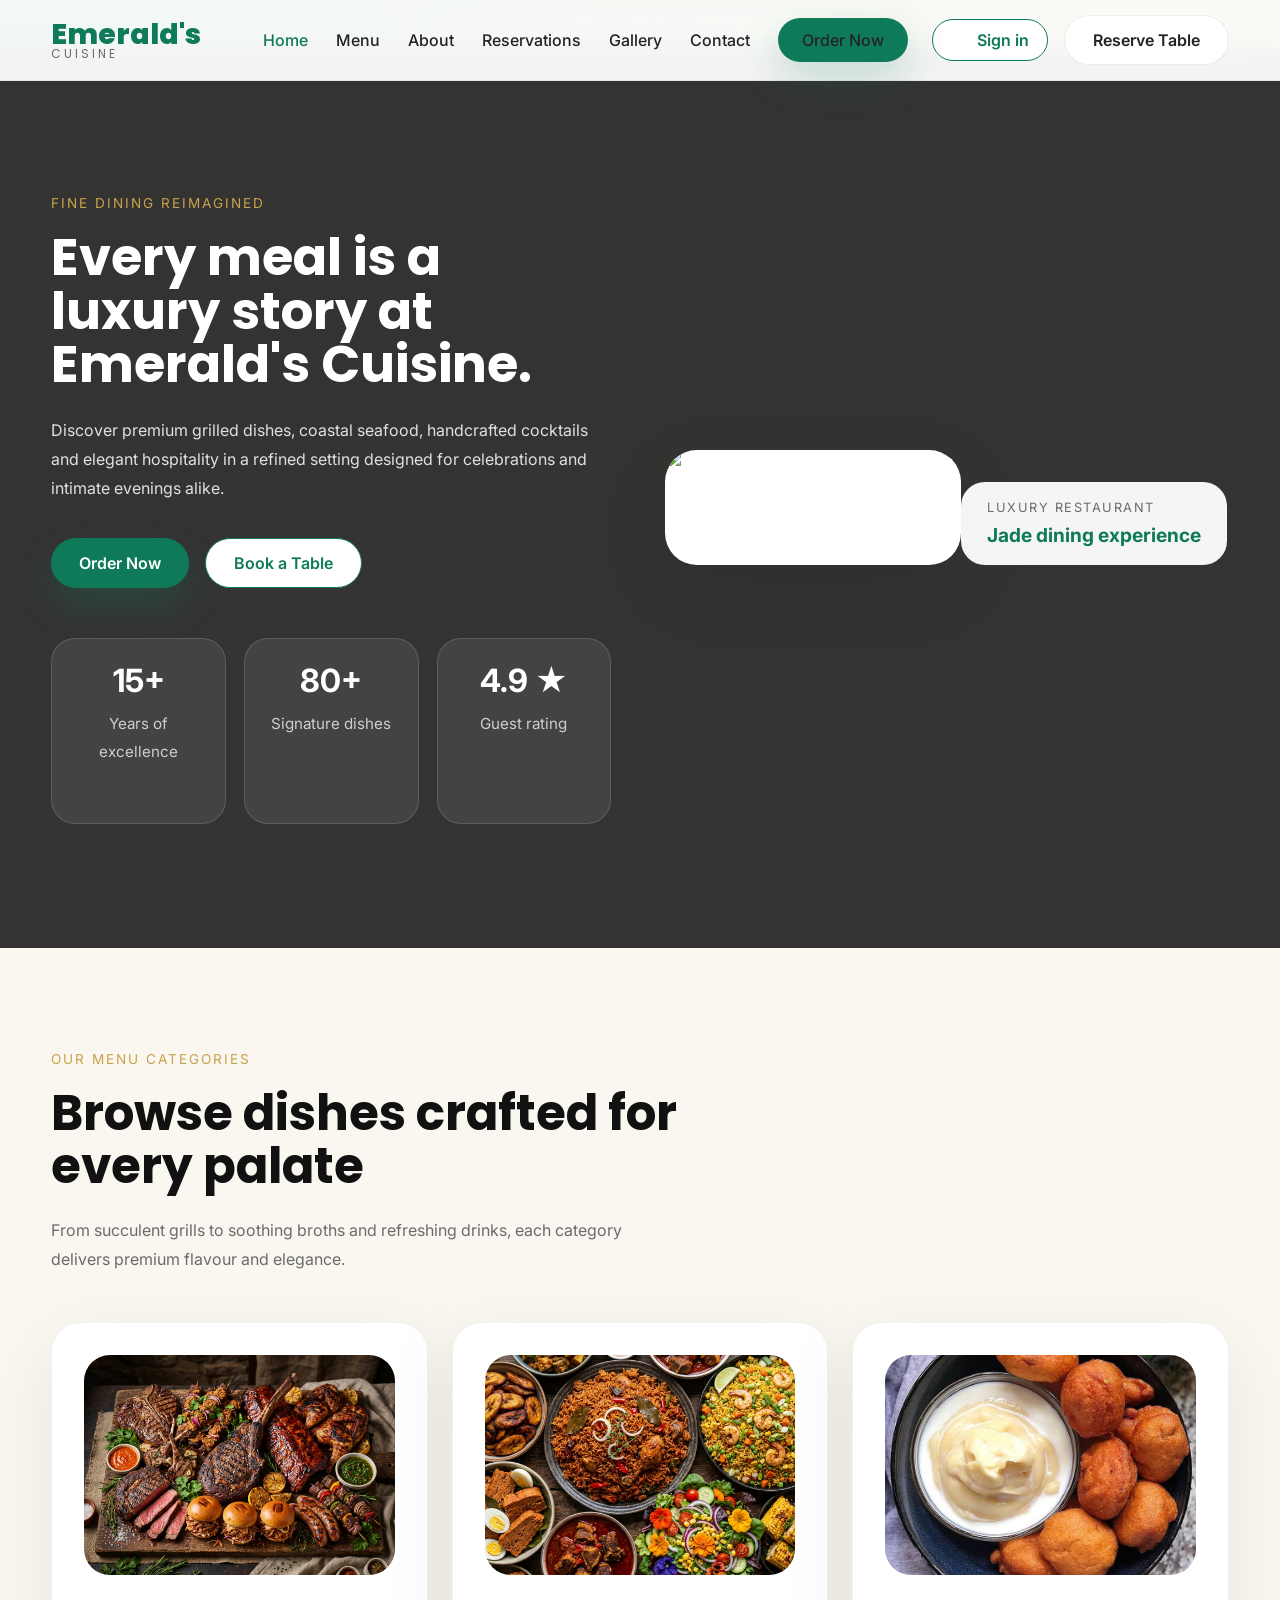
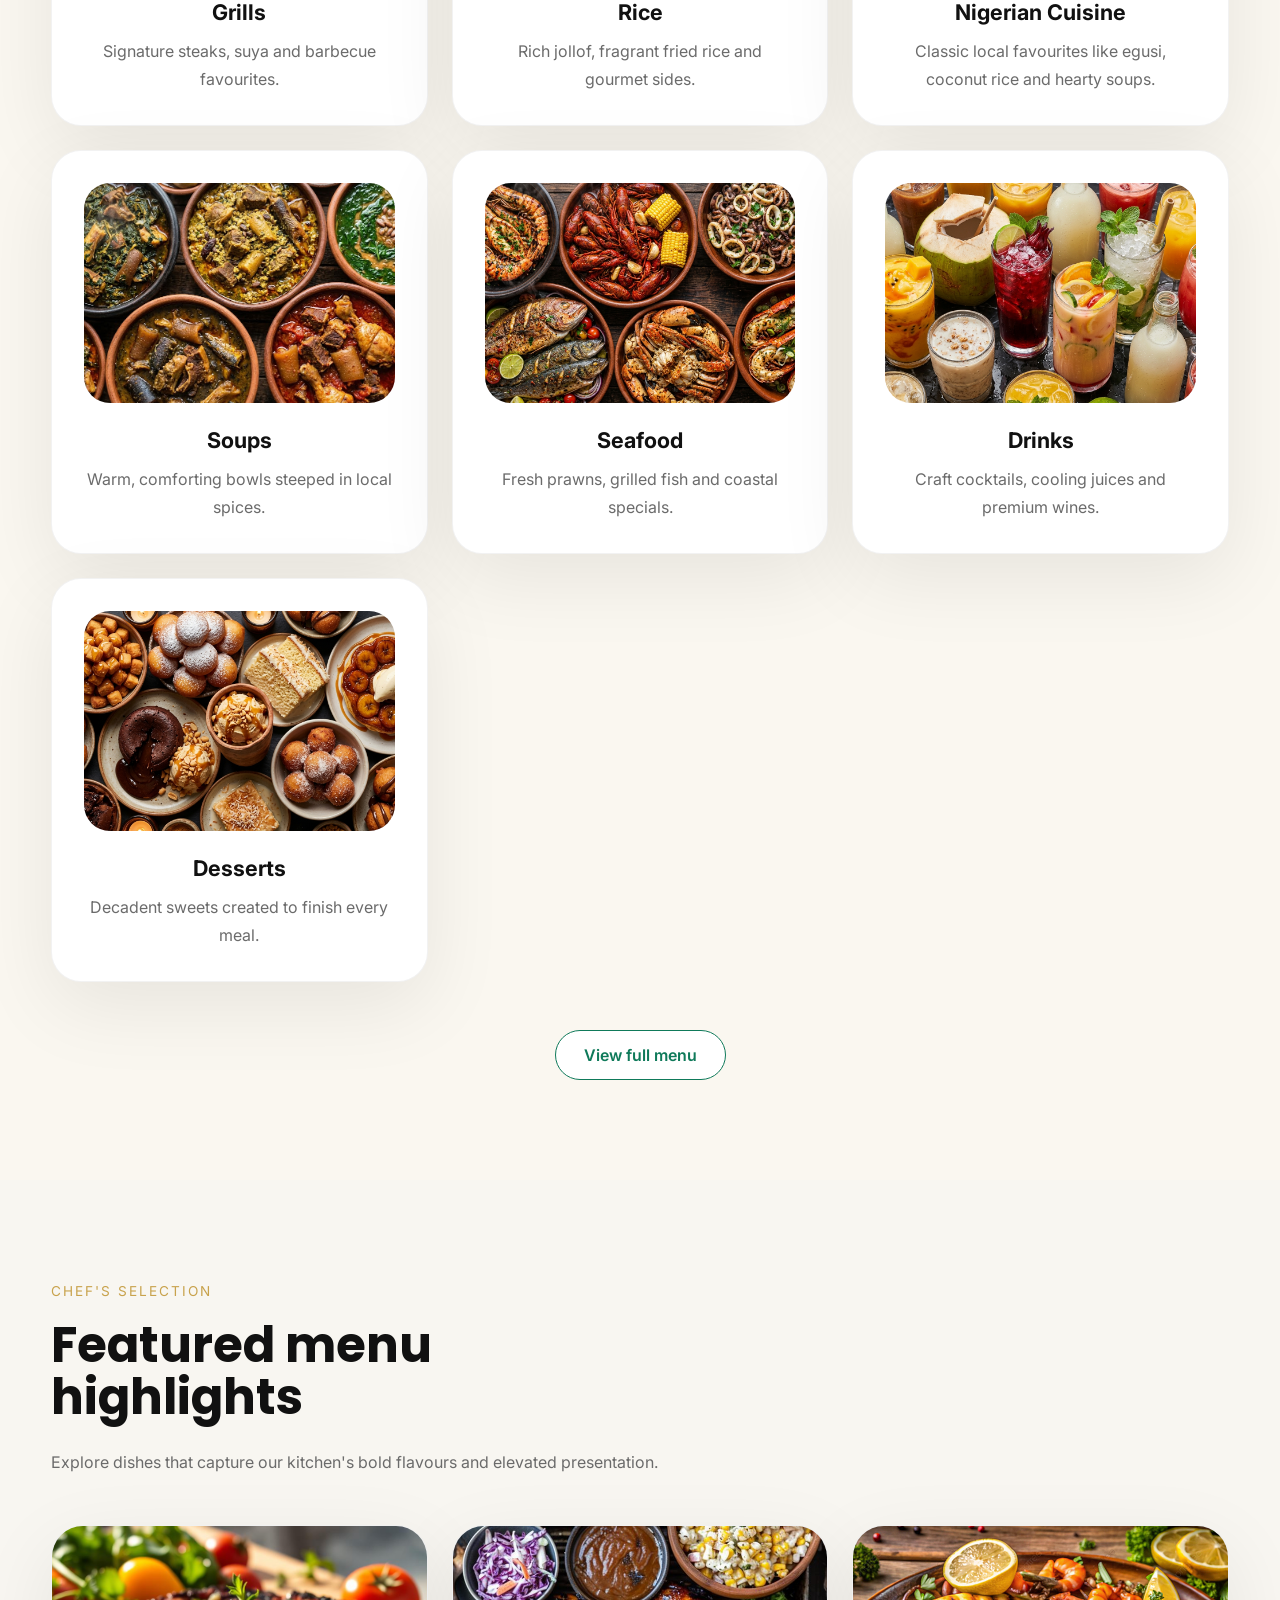
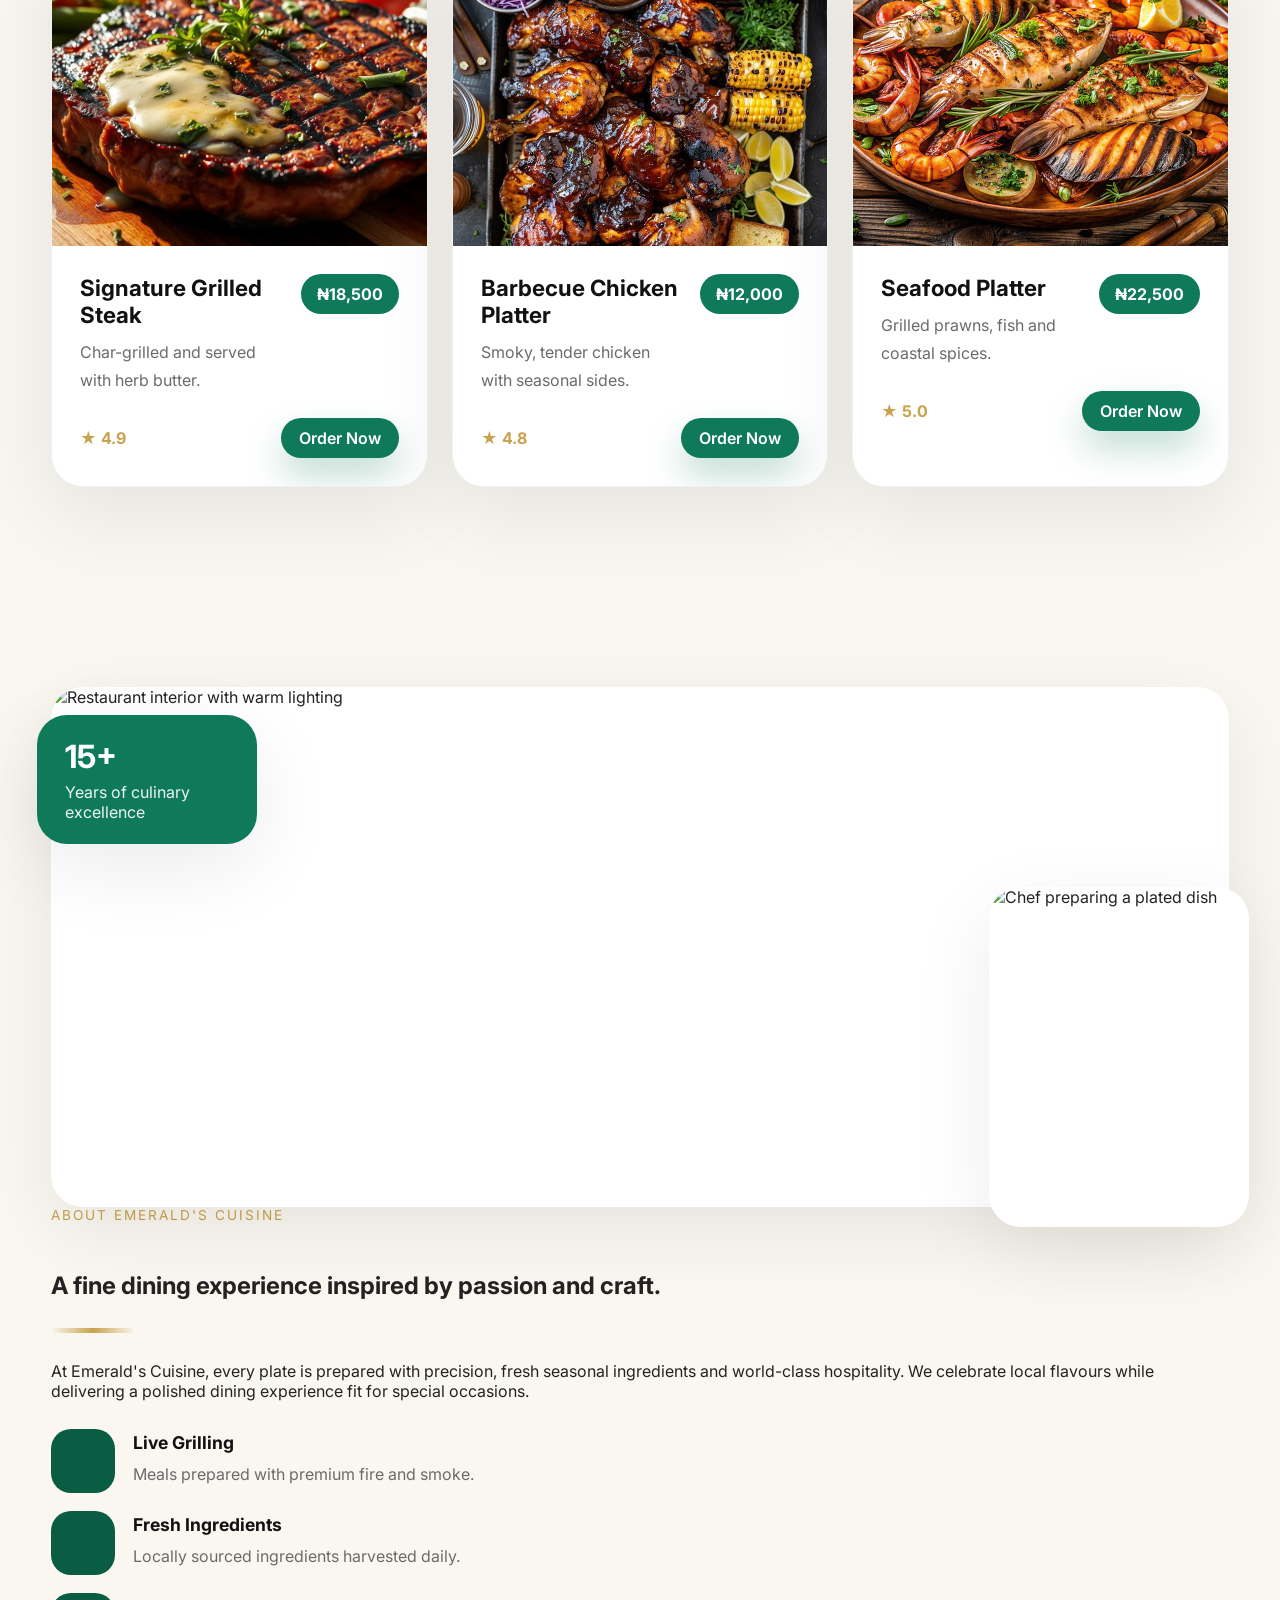
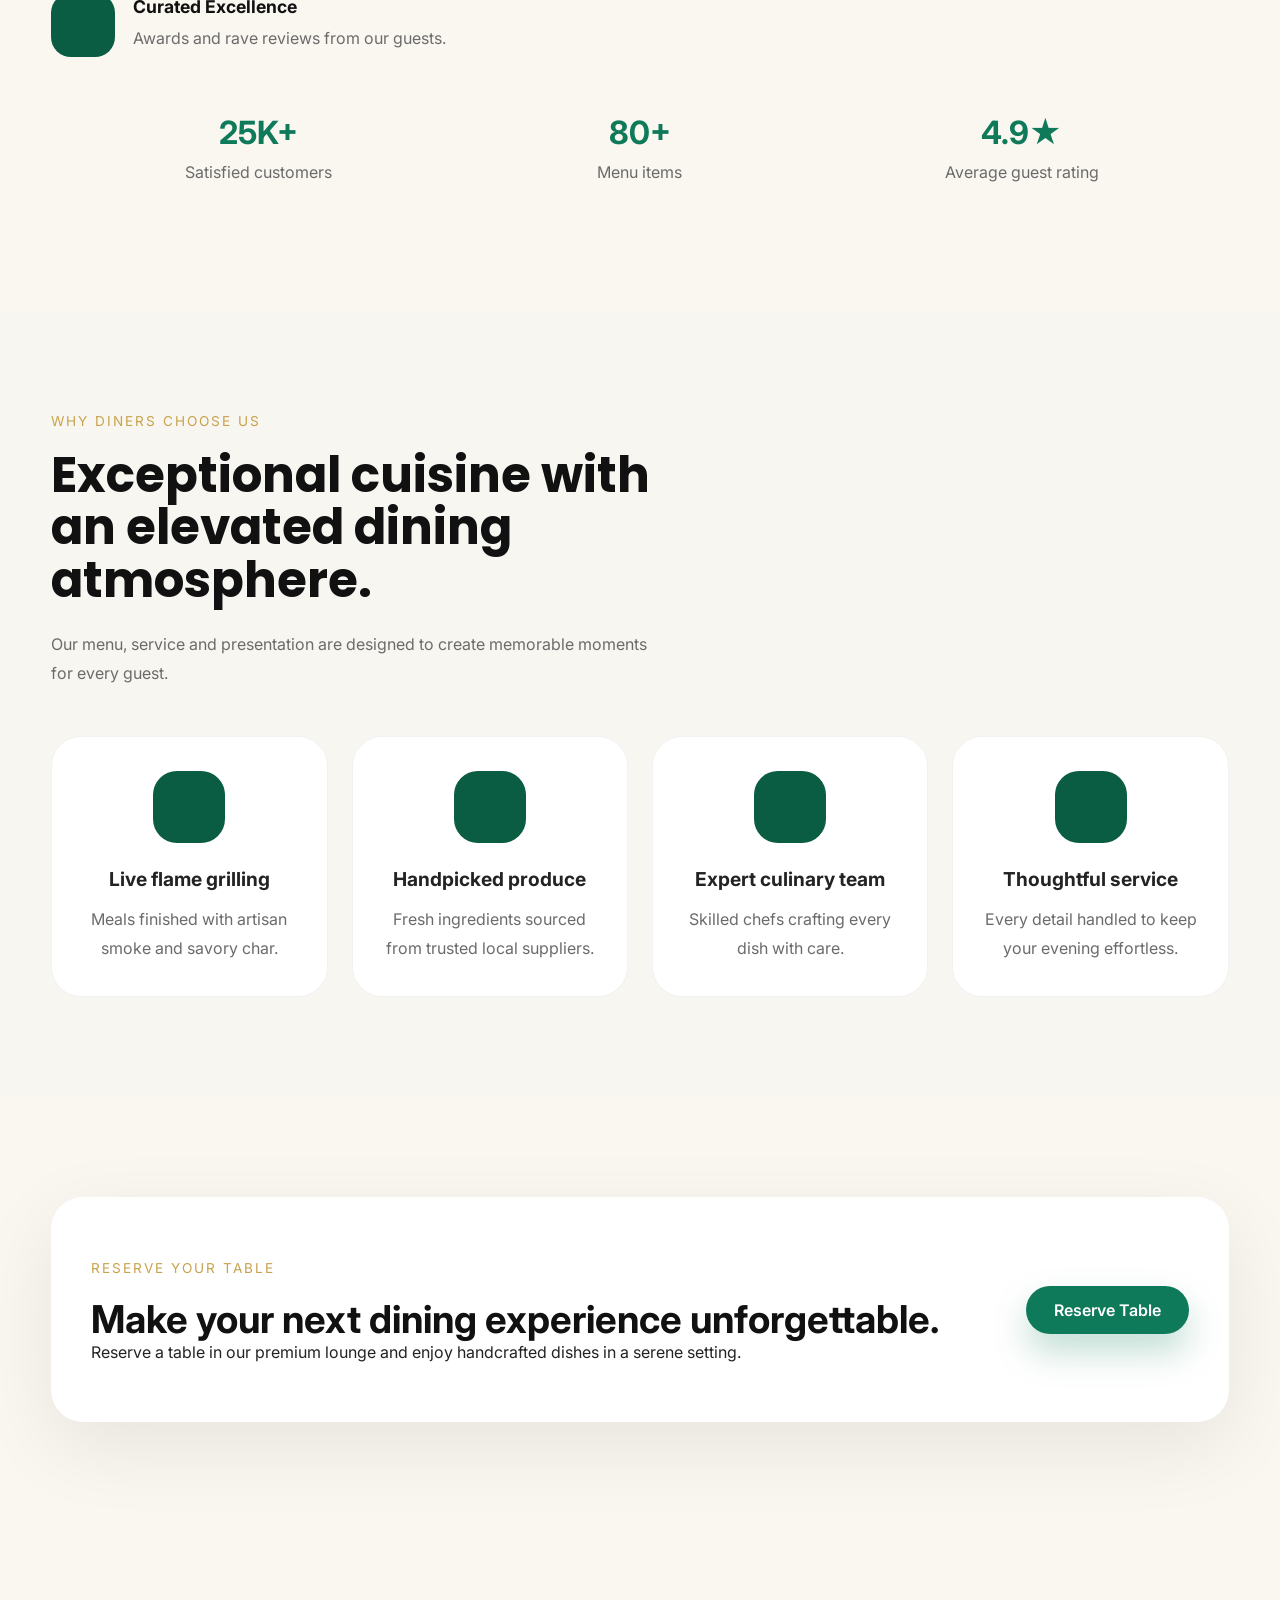
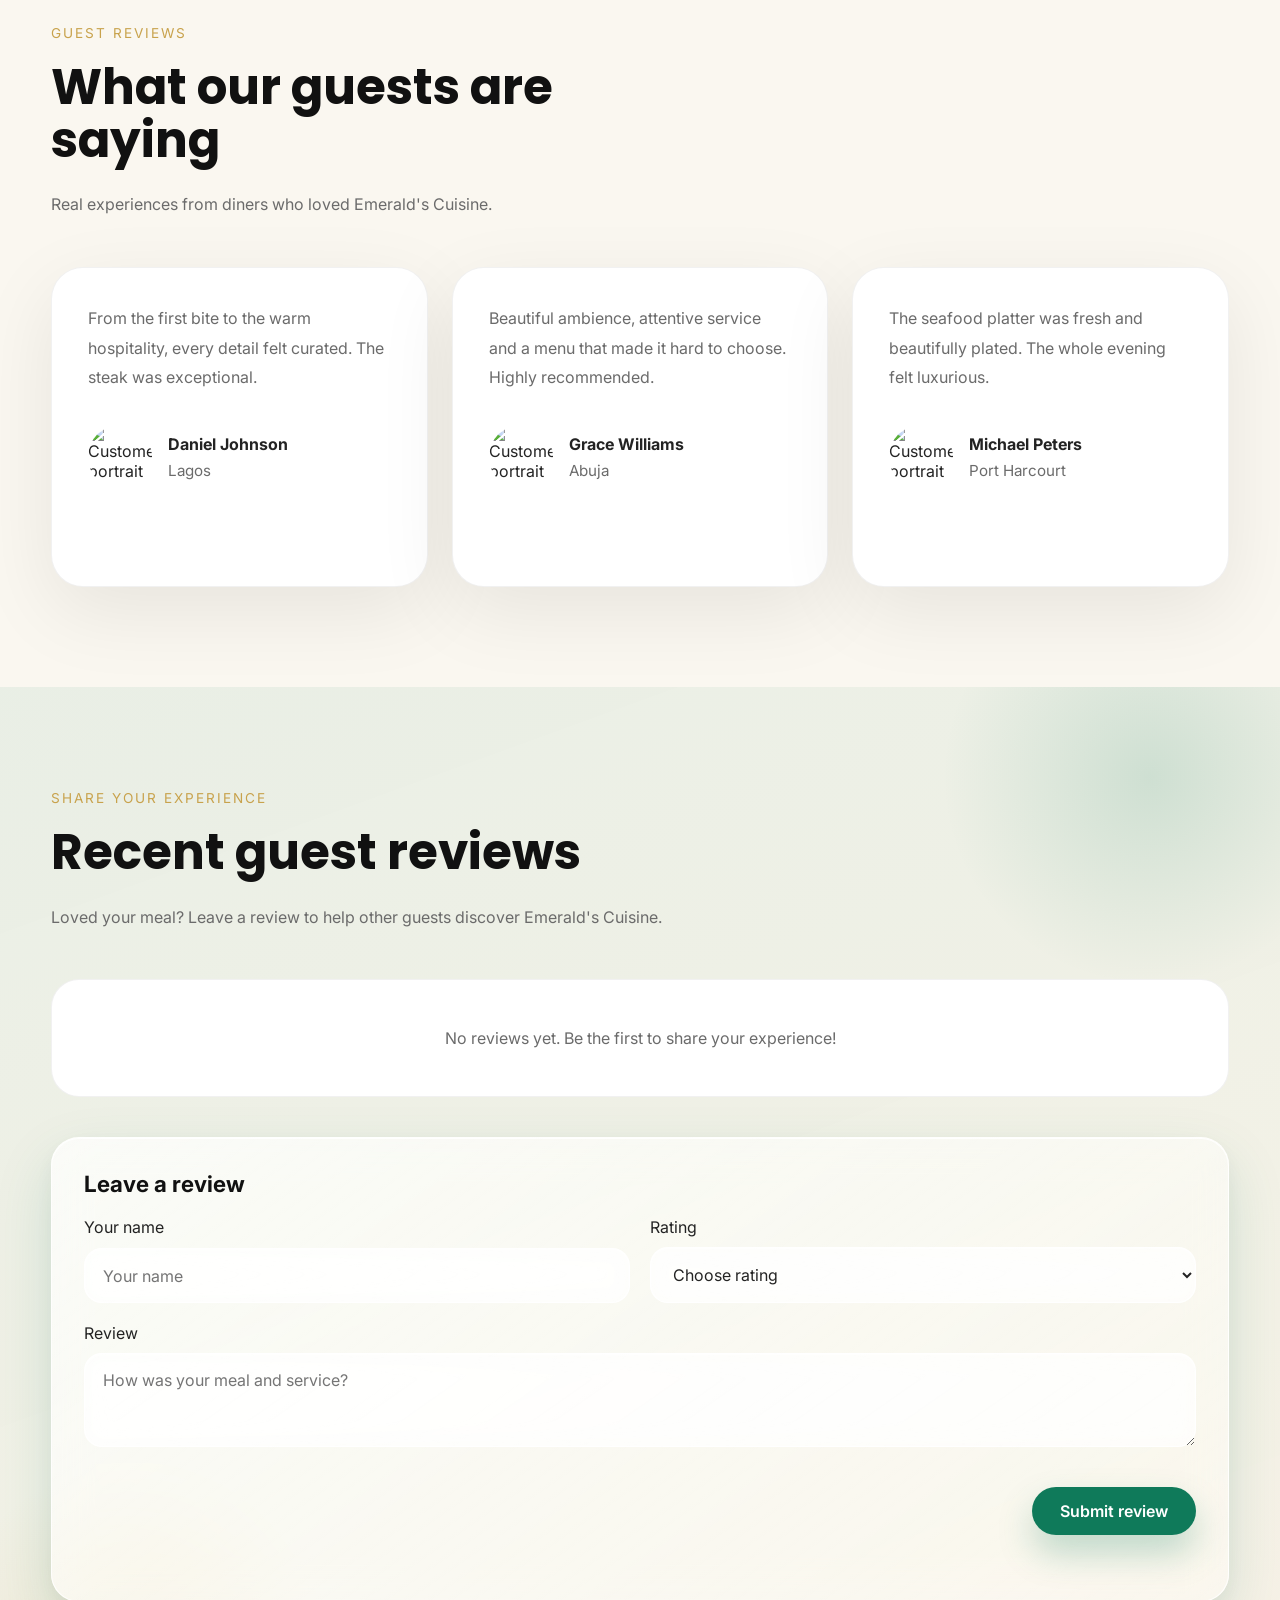
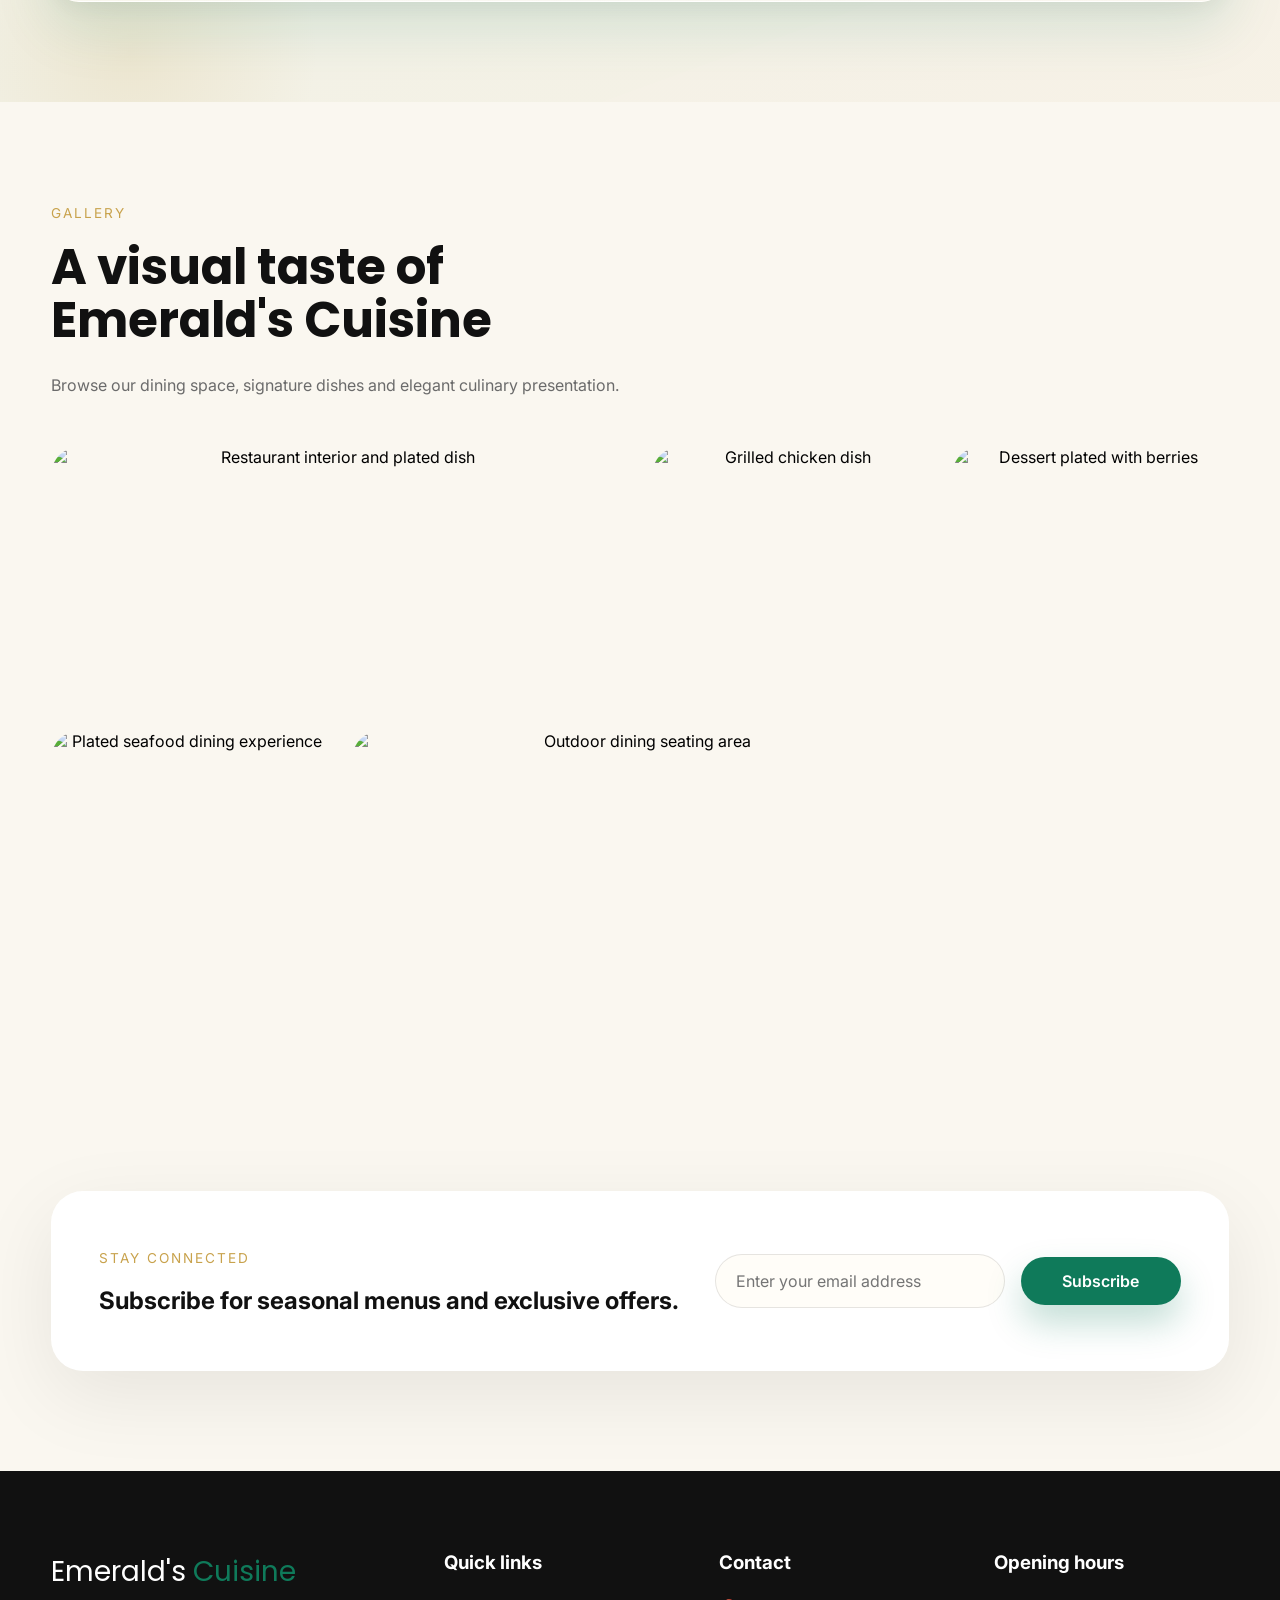
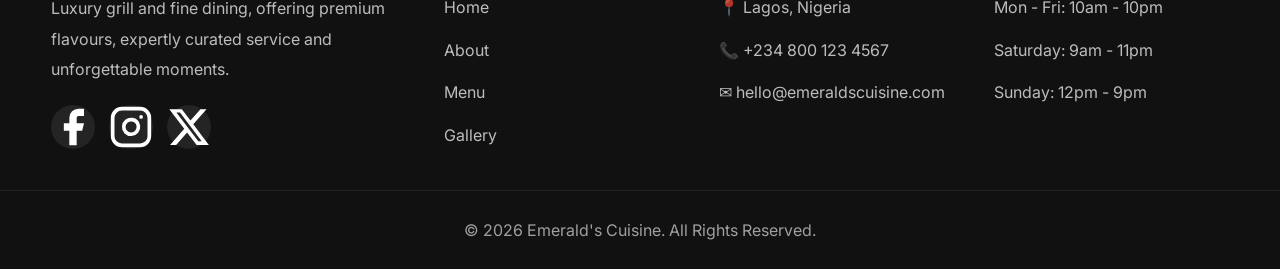
==== index.html @ b6c28472 "feat: enhance configuration and add new features - Updated Supabase configuration in config.js to in" ====
﻿<!DOCTYPE html>
<html lang="en">
<head>
    <meta charset="UTF-8">
    <meta name="viewport" content="width=device-width, initial-scale=1.0">
    <meta name="description" content="Emerald's Cuisine is a luxury grill and fine dining restaurant in Lagos offering premium steaks, coastal seafood, handcrafted cocktails and online ordering.">
    <title>Emerald's Cuisine | Luxury Grill & Fine Dining</title>
    <link rel="preconnect" href="https://fonts.googleapis.com">
    <link rel="preconnect" href="https://fonts.gstatic.com" crossorigin>
    <link href="https://fonts.googleapis.com/css2?family=Inter:wght@400;500;600;700;800&family=Poppins:wght@500;600;700;800&display=swap" rel="stylesheet">
    <link rel="stylesheet" href="css/style.css">
</head>
<body>
    <a class="skip-link" href="#main-content">Skip to main content</a>
    <div class="announcement" role="status">
        <div class="container announcement-inner">
            <p>Enjoy free delivery within Lagos for orders above ₦20,000.</p>
        </div>
    </div>

    <header id="header" class="site-header">
        <div class="container header-inner">
            <a href="index.html" class="logo" aria-label="Emerald's Cuisine home">
                <span>Emerald's</span>
                <small>Cuisine</small>
            </a>

            <nav class="primary-nav" aria-label="Main navigation">
                <ul class="nav-links">
                    <li><a href="#home">Home</a></li>
                    <li><a href="#menu">Menu</a></li>
                    <li><a href="#about">About</a></li>
                    <li><a href="#reservations">Reservations</a></li>
                    <li><a href="#gallery">Gallery</a></li>
                    <li><a href="#contact">Contact</a></li>
                    <li><a href="order.html" class="nav-cta">Order Now</a></li>
                </ul>
            </nav>

            <div class="header-actions">
                <div class="auth-slot"></div>
                <button type="button" class="btn btn-secondary reserve-trigger">Reserve Table</button>
                <button type="button" class="hamburger" aria-label="Open menu" aria-expanded="false">
                    <span></span>
                    <span></span>
                    <span></span>
                </button>
            </div>
        </div>
    </header>

    <div class="nav-overlay"></div>

    <main id="main-content">
        <section class="hero" id="home">
            <div class="container hero-grid reveal">
                <div class="hero-copy">
                    <span class="eyebrow">Fine dining reimagined</span>
                    <h1>Every meal is a luxury story at <span>Emerald's Cuisine</span>.</h1>
                    <p>Discover premium grilled dishes, coastal seafood, handcrafted cocktails and elegant hospitality in a refined setting designed for celebrations and intimate evenings alike.</p>

                    <div class="hero-actions">
                        <a href="order.html" class="btn btn-primary">Order Now</a>
                        <button type="button" class="btn btn-outline reserve-trigger">Book a Table</button>
                    </div>

                    <div class="hero-stats">
                        <article>
                            <h2>15+</h2>
                            <p>Years of excellence</p>
                        </article>
                        <article>
                            <h2>80+</h2>
                            <p>Signature dishes</p>
                        </article>
                        <article>
                            <h2>4.9 ★</h2>
                            <p>Guest rating</p>
                        </article>
                    </div>
                </div>

                <div class="hero-media">
                    <div class="hero-image-card">
                        <img src="https://images.unsplash.com/photo-1517248135467-4c7edcad34c4?auto=format&w=1000&q=80" alt="Premium plated steak and side dishes">
                    </div>
                    <div class="hero-badge">
                        <span>Luxury restaurant</span>
                        <strong>Jade dining experience</strong>
                    </div>
                </div>
            </div>
        </section>

        <section class="categories" id="menu">
            <div class="container section-inner reveal">
                <div class="section-header">
                    <span class="eyebrow">Our menu categories</span>
                    <h2>Browse dishes crafted for every palate</h2>
                    <p>From succulent grills to soothing broths and refreshing drinks, each category delivers premium flavour and elegance.</p>
                </div>

                <div class="category-grid">
                    <article class="category-card">
                        <img src="images/categories/Signature steaks, suya and barbecue favourites..jpg" alt="Grilled meat platter" loading="lazy">
                        <h3>Grills</h3>
                        <p>Signature steaks, suya and barbecue favourites.</p>
                    </article>
                    <article class="category-card">
                        <img src="images/categories/Rich jollof, fragrant fried rice and gourmet sides..jpg" alt="Rice and stew dish" loading="lazy">
                        <h3>Rice</h3>
                        <p>Rich jollof, fragrant fried rice and gourmet sides.</p>
                    </article>
                    <article class="category-card">
                        <img src="images/categories/akara &amp; pap.jpg" alt="Akara and pap, a classic Nigerian breakfast" loading="lazy">
                        <h3>Nigerian Cuisine</h3>
                        <p>Classic local favourites like egusi, coconut rice and hearty soups.</p>
                    </article>
                    <article class="category-card">
                        <img src="images/categories/soups.jpg" alt="Warm bowl of soup" loading="lazy">
                        <h3>Soups</h3>
                        <p>Warm, comforting bowls steeped in local spices.</p>
                    </article>
                    <article class="category-card">
                        <img src="images/categories/seafood.png" alt="Seafood platter with prawns" loading="lazy">
                        <h3>Seafood</h3>
                        <p>Fresh prawns, grilled fish and coastal specials.</p>
                    </article>
                    <article class="category-card">
                        <img src="images/categories/drinks.png" alt="Assorted drinks" loading="lazy">
                        <h3>Drinks</h3>
                        <p>Craft cocktails, cooling juices and premium wines.</p>
                    </article>
                    <article class="category-card">
                        <img src="images/categories/deserts.png" alt="Assorted desserts" loading="lazy">
                        <h3>Desserts</h3>
                        <p>Decadent sweets created to finish every meal.</p>
                    </article>
                </div>

                <div class="category-actions">
                    <a href="order.html" class="btn btn-outline">View full menu</a>
                </div>
            </div>
        </section>

        <section class="featured-menu section-alt reveal">
            <div class="container section-inner">
                <div class="section-header">
                    <span class="eyebrow">Chef's selection</span>
                    <h2>Featured menu highlights</h2>
                    <p>Explore dishes that capture our kitchen's bold flavours and elevated presentation.</p>
                </div>

                <div class="menu-grid">
                    <article class="menu-card">
                        <img src="images/categories/Signature-Grilled-Steak-Char--grilled-and-served-with-herb-butter..jpeg" alt="Premium grilled steak on a plate" loading="lazy">
                        <div class="menu-card-body">
                            <div class="menu-card-title">
                                <div>
                                    <h3>Signature Grilled Steak</h3>
                                    <p>Char-grilled and served with herb butter.</p>
                                </div>
                                <span class="price-tag">₦18,500</span>
                            </div>
                            <div class="menu-card-meta">
                                <span class="rating">★ 4.9</span>
                                <a href="order.html" class="btn btn-primary btn-sm">Order Now</a>
                            </div>
                        </div>
                    </article>
                    <article class="menu-card">
                        <img src="images/categories/Barbecue Chicken Platter.jpg" alt="Barbecue chicken with sides" loading="lazy">
                        <div class="menu-card-body">
                            <div class="menu-card-title">
                                <div>
                                    <h3>Barbecue Chicken Platter</h3>
                                    <p>Smoky, tender chicken with seasonal sides.</p>
                                </div>
                                <span class="price-tag">₦12,000</span>
                            </div>
                            <div class="menu-card-meta">
                                <span class="rating">★ 4.8</span>
                                <a href="order.html" class="btn btn-primary btn-sm">Order Now</a>
                            </div>
                        </div>
                    </article>
                    <article class="menu-card">
                        <img src="images/categories/Seafood Platter.jpg" alt="Seafood platter with prawns and fish" loading="lazy">
                        <div class="menu-card-body">
                            <div class="menu-card-title">
                                <div>
                                    <h3>Seafood Platter</h3>
                                    <p>Grilled prawns, fish and coastal spices.</p>
                                </div>
                                <span class="price-tag">₦22,500</span>
                            </div>
                            <div class="menu-card-meta">
                                <span class="rating">★ 5.0</span>
                                <a href="order.html" class="btn btn-primary btn-sm">Order Now</a>
                            </div>
                        </div>
                    </article>
                </div>
            </div>
        </section>

        <section class="about reveal" id="about">
            <div class="container section-inner about-grid">
                <div class="about-media">
                    <div class="about-card about-card-large">
                        <img src="https://images.unsplash.com/photo-1517248135467-4c7edcad34c4?auto=format&w=1000&q=80" alt="Restaurant interior with warm lighting" loading="lazy">
                    </div>
                    <div class="about-card about-card-small">
                        <img src="https://images.unsplash.com/photo-1481833761820-0509d3217039?auto=format&w=800&q=80" alt="Chef preparing a plated dish" loading="lazy">
                    </div>
                    <div class="about-badge">
                        <strong>15+</strong>
                        <span>Years of culinary excellence</span>
                    </div>
                </div>

                <div class="about-copy">
                    <span class="eyebrow">About Emerald's Cuisine</span>
                    <h2>A fine dining experience inspired by passion and craft.</h2>
                    <div class="divider"></div>
                    <p>At Emerald's Cuisine, every plate is prepared with precision, fresh seasonal ingredients and world-class hospitality. We celebrate local flavours while delivering a polished dining experience fit for special occasions.</p>

                    <div class="feature-list">
                        <article class="feature-item">
                            <div class="feature-icon"><i data-lucide="flame" aria-hidden="true"></i></div>
                            <div>
                                <h3>Live Grilling</h3>
                                <p>Meals prepared with premium fire and smoke.</p>
                            </div>
                        </article>
                        <article class="feature-item">
                            <div class="feature-icon"><i data-lucide="leaf" aria-hidden="true"></i></div>
                            <div>
                                <h3>Fresh Ingredients</h3>
                                <p>Locally sourced ingredients harvested daily.</p>
                            </div>
                        </article>
                        <article class="feature-item">
                            <div class="feature-icon"><i data-lucide="award" aria-hidden="true"></i></div>
                            <div>
                                <h3>Curated Excellence</h3>
                                <p>Awards and rave reviews from our guests.</p>
                            </div>
                        </article>
                    </div>

                    <div class="about-stat-grid">
                        <article>
                            <h3>25K+</h3>
                            <p>Satisfied customers</p>
                        </article>
                        <article>
                            <h3>80+</h3>
                            <p>Menu items</p>
                        </article>
                        <article>
                            <h3>4.9★</h3>
                            <p>Average guest rating</p>
                        </article>
                    </div>
                </div>
            </div>
        </section>

        <section class="why-us section-alt reveal">
            <div class="container section-inner">
                <div class="section-header">
                    <span class="eyebrow">Why diners choose us</span>
                    <h2>Exceptional cuisine with an elevated dining atmosphere.</h2>
                    <p>Our menu, service and presentation are designed to create memorable moments for every guest.</p>
                </div>

                <div class="why-grid">
                    <article class="why-card">
                        <div class="icon-glow"><i data-lucide="utensils-crossed" aria-hidden="true"></i></div>
                        <h3>Live flame grilling</h3>
                        <p>Meals finished with artisan smoke and savory char.</p>
                    </article>
                    <article class="why-card">
                        <div class="icon-glow"><i data-lucide="apple" aria-hidden="true"></i></div>
                        <h3>Handpicked produce</h3>
                        <p>Fresh ingredients sourced from trusted local suppliers.</p>
                    </article>
                    <article class="why-card">
                        <div class="icon-glow"><i data-lucide="chef-hat" aria-hidden="true"></i></div>
                        <h3>Expert culinary team</h3>
                        <p>Skilled chefs crafting every dish with care.</p>
                    </article>
                    <article class="why-card">
                        <div class="icon-glow"><i data-lucide="concierge-bell" aria-hidden="true"></i></div>
                        <h3>Thoughtful service</h3>
                        <p>Every detail handled to keep your evening effortless.</p>
                    </article>
                </div>
            </div>
        </section>

        <section class="reservation reveal" id="reservations">
            <div class="container reservation-panel">
                <div class="reservation-copy">
                    <span class="eyebrow">Reserve your table</span>
                    <h2>Make your next dining experience unforgettable.</h2>
                    <p>Reserve a table in our premium lounge and enjoy handcrafted dishes in a serene setting.</p>
                </div>
                <button type="button" class="btn btn-primary reserve-trigger">Reserve Table</button>
            </div>
        </section>

        <section class="testimonials reveal">
            <div class="container section-inner">
                <div class="section-header">
                    <span class="eyebrow">Guest reviews</span>
                    <h2>What our guests are saying</h2>
                    <p>Real experiences from diners who loved Emerald's Cuisine.</p>
                </div>

                <div class="testimonial-grid">
                    <article class="testimonial-card">
                        <i data-lucide="quote" class="quote-icon" aria-hidden="true"></i>
                        <p>From the first bite to the warm hospitality, every detail felt curated. The steak was exceptional.</p>
                        <div class="testimonial-author">
                            <img src="https://images.unsplash.com/photo-1506794778202-cad84cf45f1d?auto=format&w=200&q=80" alt="Customer portrait" loading="lazy">
                            <div>
                                <h4>Daniel Johnson</h4>
                                <span>Lagos</span>
                            </div>
                        </div>
                    </article>
                    <article class="testimonial-card">
                        <i data-lucide="quote" class="quote-icon" aria-hidden="true"></i>
                        <p>Beautiful ambience, attentive service and a menu that made it hard to choose. Highly recommended.</p>
                        <div class="testimonial-author">
                            <img src="https://images.unsplash.com/photo-1544005313-94ddf0286df2?auto=format&w=200&q=80" alt="Customer portrait" loading="lazy">
                            <div>
                                <h4>Grace Williams</h4>
                                <span>Abuja</span>
                            </div>
                        </div>
                    </article>
                    <article class="testimonial-card">
                        <i data-lucide="quote" class="quote-icon" aria-hidden="true"></i>
                        <p>The seafood platter was fresh and beautifully plated. The whole evening felt luxurious.</p>
                        <div class="testimonial-author">
                            <img src="https://images.unsplash.com/photo-1500648767791-00dcc994a43e?auto=format&w=200&q=80" alt="Customer portrait" loading="lazy">
                            <div>
                                <h4>Michael Peters</h4>
                                <span>Port Harcourt</span>
                            </div>
                        </div>
                    </article>
                </div>
            </div>
        </section>

        <section class="reviews section-alt reveal" id="reviews">
            <div class="container section-inner">
                <div class="section-header">
                    <span class="eyebrow">Share your experience</span>
                    <h2>Recent guest reviews</h2>
                    <p>Loved your meal? Leave a review to help other guests discover Emerald's Cuisine.</p>
                </div>

                <div id="reviews-grid" class="reviews-grid" aria-live="polite"></div>

                <form id="review-form" class="review-form" novalidate>
                    <h3>Leave a review</h3>
                    <div class="form-grid">
                        <label>
                            Your name
                            <input type="text" name="name" placeholder="Your name" required>
                        </label>
                        <label>
                            Rating
                            <select name="rating" required>
                                <option value="" disabled selected>Choose rating</option>
                                <option value="5">5 - Excellent</option>
                                <option value="4">4 - Great</option>
                                <option value="3">3 - Good</option>
                                <option value="2">2 - Fair</option>
                                <option value="1">1 - Poor</option>
                            </select>
                        </label>
                    </div>
                    <label class="full-width">
                        Review
                        <textarea name="comment" rows="3" placeholder="How was your meal and service?" required></textarea>
                    </label>
                    <div class="modal-actions">
                        <button type="submit" class="btn btn-primary">Submit review</button>
                    </div>
                    <p class="form-message" aria-live="polite"></p>
                </form>
            </div>
        </section>

        <section class="gallery reveal" id="gallery">
            <div class="container section-inner">
                <div class="section-header">
                    <span class="eyebrow">Gallery</span>
                    <h2>A visual taste of Emerald's Cuisine</h2>
                    <p>Browse our dining space, signature dishes and elegant culinary presentation.</p>
                </div>

                <div class="gallery-grid" aria-label="Gallery of restaurant images">
                    <button type="button" class="gallery-item" data-src="https://images.unsplash.com/photo-1517248135467-4c7edcad34c4?auto=format&w=1200&q=80">
                        <img src="https://images.unsplash.com/photo-1517248135467-4c7edcad34c4?auto=format&w=600&q=80" alt="Restaurant interior and plated dish" loading="lazy">
                    </button>
                    <button type="button" class="gallery-item" data-src="https://images.unsplash.com/photo-1551782450-a2132b4ba21d?auto=format&w=1200&q=80">
                        <img src="https://images.unsplash.com/photo-1551782450-a2132b4ba21d?auto=format&w=600&q=80" alt="Grilled chicken dish" loading="lazy">
                    </button>
                    <button type="button" class="gallery-item" data-src="https://images.unsplash.com/photo-1525755662778-989d0524087e?auto=format&w=1200&q=80">
                        <img src="https://images.unsplash.com/photo-1525755662778-989d0524087e?auto=format&w=600&q=80" alt="Dessert plated with berries" loading="lazy">
                    </button>
                    <button type="button" class="gallery-item" data-src="https://images.unsplash.com/photo-1504674900247-0877df9cc836?auto=format&w=1200&q=80">
                        <img src="https://images.unsplash.com/photo-1504674900247-0877df9cc836?auto=format&w=600&q=80" alt="Plated seafood dining experience" loading="lazy">
                    </button>
                    <button type="button" class="gallery-item" data-src="https://images.unsplash.com/photo-1478145046317-39f10e56b5e9?auto=format&w=1200&q=80">
                        <img src="https://images.unsplash.com/photo-1478145046317-39f10e56b5e9?auto=format&w=600&q=80" alt="Outdoor dining seating area" loading="lazy">
                    </button>
                </div>
            </div>
        </section>

        <section class="newsletter reveal">
            <div class="container newsletter-panel">
                <div class="newsletter-copy">
                    <span class="eyebrow">Stay connected</span>
                    <h2>Subscribe for seasonal menus and exclusive offers.</h2>
                </div>
                <form class="newsletter-form" aria-label="Subscribe to newsletter">
                    <label class="screen-reader-text" for="newsletter-email">Email address</label>
                    <input id="newsletter-email" type="email" placeholder="Enter your email address" required>
                    <button type="submit" class="btn btn-primary">Subscribe</button>
                </form>
            </div>
        </section>
    </main>

    <footer class="footer" id="contact">
        <div class="container footer-grid reveal">
            <div class="footer-brand">
                <a href="index.html" class="footer-logo">Emerald's <span>Cuisine</span></a>
                <p>Luxury grill and fine dining, offering premium flavours, expertly curated service and unforgettable moments.</p>
                <div class="socials" aria-label="Social media links">
                    <a href="#" aria-label="Facebook"><svg viewBox="0 0 24 24" fill="currentColor" aria-hidden="true" focusable="false"><path d="M18 2h-3a5 5 0 0 0-5 5v3H7v4h3v8h4v-8h3l1-4h-4V7a1 1 0 0 1 1-1h3V2z"/></svg></a>
                    <a href="#" aria-label="Instagram"><svg viewBox="0 0 24 24" fill="none" stroke="currentColor" stroke-width="2" stroke-linecap="round" stroke-linejoin="round" aria-hidden="true" focusable="false"><rect x="2" y="2" width="20" height="20" rx="5" ry="5"/><path d="M16 11.37A4 4 0 1 1 12.63 8 4 4 0 0 1 16 11.37z"/><line x1="17.5" y1="6.5" x2="17.51" y2="6.5"/></svg></a>
                    <a href="#" aria-label="Twitter (X)"><svg viewBox="0 0 24 24" fill="currentColor" aria-hidden="true" focusable="false"><path d="M18.244 2.25h3.308l-7.227 8.26 8.502 11.24H16.17l-5.214-6.817L4.99 21.75H1.68l7.73-8.835L1.254 2.25H8.08l4.713 6.231zm-1.161 17.52h1.833L7.084 4.126H5.117z"/></svg></a>
                </div>
            </div>
            <div class="footer-links">
                <h3>Quick links</h3>
                <ul>
                    <li><a href="#home">Home</a></li>
                    <li><a href="#about">About</a></li>
                    <li><a href="#menu">Menu</a></li>
                    <li><a href="#gallery">Gallery</a></li>
                </ul>
            </div>
            <div class="footer-contact">
                <h3>Contact</h3>
                <ul>
                    <li>📍 Lagos, Nigeria</li>
                    <li>📞 +234 800 123 4567</li>
                    <li>✉ hello@emeraldscuisine.com</li>
                </ul>
            </div>
            <div class="footer-hours">
                <h3>Opening hours</h3>
                <ul>
                    <li>Mon - Fri: 10am - 10pm</li>
                    <li>Saturday: 9am - 11pm</li>
                    <li>Sunday: 12pm - 9pm</li>
                </ul>
            </div>
        </div>
        <div class="footer-bottom">
            <p>© 2026 Emerald's Cuisine. All Rights Reserved.</p>
        </div>
    </footer>

    <button id="backToTop" aria-label="Scroll to top">
        <i data-lucide="arrow-up" aria-hidden="true"></i>
    </button>

    <div class="modal-overlay" aria-hidden="true"></div>
    <div class="reservation-modal" aria-hidden="true" role="dialog" aria-modal="true" aria-labelledby="reservation-title">
        <div class="modal-card">
            <button type="button" class="modal-close" aria-label="Close reservation form"><i data-lucide="x" aria-hidden="true"></i></button>
            <div class="modal-header">
                <span class="eyebrow">Reserve a table</span>
                <h2 id="reservation-title">Book your dining experience</h2>
                <p>Complete your reservation details below and we will confirm your booking shortly.</p>
            </div>
            <form class="reservation-form" novalidate>
                <div class="form-grid">
                    <label>
                        Name
                        <input type="text" name="name" placeholder="Your name" required>
                    </label>
                    <label>
                        Phone number
                        <input type="tel" name="phone" placeholder="+234 800 123 4567" required>
                    </label>
                    <label>
                        Email address
                        <input type="email" name="email" placeholder="you@example.com" required>
                    </label>
                    <label>
                        Date
                        <input type="date" name="date" required>
                    </label>
                    <label>
                        Time
                        <input type="time" name="time" required>
                    </label>
                    <label>
                        Guests
                        <select name="guests" required>
                            <option value="" disabled selected>Select guests</option>
                            <option value="2">2 Guests</option>
                            <option value="4">4 Guests</option>
                            <option value="6">6 Guests</option>
                            <option value="8">8 Guests</option>
                        </select>
                    </label>
                </div>
                <label class="full-width">
                    Special requests
                    <textarea name="requests" rows="4" placeholder="Any dietary preferences or special occasions"></textarea>
                </label>
                <div class="modal-actions">
                    <button type="button" class="btn btn-secondary modal-close">Cancel</button>
                    <button type="submit" class="btn btn-primary">Reserve Table</button>
                </div>
                <p class="form-message" aria-live="polite"></p>
            </form>
        </div>
    </div>

    <div class="lightbox" aria-hidden="true" role="dialog" aria-modal="true">
        <button type="button" class="lightbox-close" aria-label="Close image preview"><i data-lucide="x" aria-hidden="true"></i></button>
        <img src="" alt="Gallery preview">
    </div>

    <script src="https://cdn.jsdelivr.net/npm/lucide@latest/dist/umd/lucide.min.js"></script>
    <script src="https://unpkg.com/@supabase/supabase-js@2"></script>
    <script src="js/script.js"></script>
    <script type="module" src="js/home.js"></script>
    <script type="module" src="js/utils/auth-ui.js"></script>
</body>
</html>
---- css/style.css ----
:root {
    --jade: #0F7A5A;
    --jade-dark: #0A5C43;
    --gold: #C8A24C;
    --ivory: #F8F6F1;
    --ivory-soft: #FAF7F0;
    --white: #FFFFFF;
    --black: #111111;
    --text: #232323;
    --text-muted: #6B6B6B;
    --surface: #FFFDF8;
    --shadow: 0 24px 80px rgba(17, 17, 17, 0.08);
    --shadow-strong: 0 28px 90px rgba(17, 17, 17, 0.12);
}

* {
    margin: 0;
    padding: 0;
    box-sizing: border-box;
}

html {
    scroll-behavior: smooth;
}

body {
    font-family: 'Inter', sans-serif;
    background: var(--ivory-soft);
    color: var(--text);
    overflow-x: clip;
}

body.menu-open,
body.modal-open {
    overflow: hidden;
}

img {
    display: block;
    max-width: 100%;
}

a {
    color: inherit;
    text-decoration: none;
}

button,
input,
select,
textarea {
    font: inherit;
}

button {
    cursor: pointer;
}

ul {
    list-style: none;
}

.container {
    width: min(92%, 1200px);
    margin: 0 auto;
}

.skip-link {
    position: absolute;
    top: -48px;
    left: 16px;
    z-index: 2000;
    padding: 12px 20px;
    border-radius: 12px;
    background: var(--jade);
    color: white;
    font-weight: 600;
    transition: top 0.2s ease;
}

.skip-link:focus {
    top: 16px;
}

section {
    padding: 100px 0;
}

.announcement {
    background: linear-gradient(90deg, rgba(15,122,90,0.95), rgba(200,162,76,0.95));
    color: white;
}

.announcement-inner {
    display: flex;
    justify-content: center;
    align-items: center;
    min-height: 48px;
}

.announcement p {
    font-size: 0.95rem;
}

.site-header {
    position: fixed;
    top: 0;
    left: 0;
    width: 100%;
    background: rgba(255, 255, 255, 0.94);
    border-bottom: 1px solid rgba(17, 17, 17, 0.05);
    z-index: 1000;
    -webkit-backdrop-filter: blur(12px);
    backdrop-filter: blur(12px);
}

.header-inner {
    display: flex;
    align-items: center;
    justify-content: space-between;
    gap: 24px;
    min-height: 80px;
}

.logo {
    display: inline-flex;
    flex-direction: column;
    line-height: 1;
    font-family: 'Poppins', sans-serif;
}

.logo span {
    font-size: 1.8rem;
    font-weight: 800;
    color: var(--jade);
}

.logo small {
    text-transform: uppercase;
    letter-spacing: 3px;
    font-size: 0.75rem;
    color: var(--text-muted);
}

.primary-nav {
    flex: 1;
}

.nav-links {
    display: flex;
    align-items: center;
    justify-content: flex-end;
    flex-wrap: wrap;
    gap: 28px;
}

.nav-links li {
    position: relative;
}

.nav-links a {
    color: var(--text);
    font-weight: 500;
    transition: color 0.25s ease;
}

.nav-links a:hover,
.nav-links a.active {
    color: var(--jade);
}

.nav-cta {
    padding: 12px 24px;
    border-radius: 999px;
    background: var(--jade);
    color: white;
    box-shadow: 0 16px 40px rgba(15, 122, 90, 0.22);
}

.nav-cta:hover {
    background: var(--jade-dark);
}

.header-actions {
    display: flex;
    align-items: center;
    gap: 16px;
}

.btn {
    display: inline-flex;
    align-items: center;
    justify-content: center;
    gap: 10px;
    border: none;
    border-radius: 999px;
    padding: 14px 28px;
    font-weight: 600;
    transition: transform 0.3s ease, background 0.3s ease, box-shadow 0.3s ease;
}

.btn i,
.btn svg {
    display: inline-flex;
    width: 1em;
    height: 1em;
}

.btn:hover {
    transform: translateY(-2px);
}

.btn-primary {
    background: var(--jade);
    color: white;
    box-shadow: 0 18px 35px rgba(15, 122, 90, 0.25);
}

.btn-primary:hover {
    background: var(--jade-dark);
}

.btn-secondary,
.btn-outline {
    background: white;
    color: var(--text);
    border: 1px solid rgba(17, 17, 17, 0.08);
}

.btn-outline {
    border-color: var(--jade);
    color: var(--jade);
}

.btn-sm {
    padding: 10px 18px;
}

.btn-full {
    width: 100%;
}

.hamburger {
    display: none;
    width: 32px;
    height: 22px;
    border: none;
    background: transparent;
    flex-direction: column;
    justify-content: space-between;
    padding: 0;
}

.hamburger span {
    display: block;
    width: 100%;
    height: 3px;
    border-radius: 999px;
    background: var(--text);
    transition: transform 0.3s ease, opacity 0.3s ease;
}

.hamburger.active span:nth-child(1) {
    transform: translateY(9px) rotate(45deg);
}

.hamburger.active span:nth-child(2) {
    opacity: 0;
}

.hamburger.active span:nth-child(3) {
    transform: translateY(-9px) rotate(-45deg);
}

.nav-overlay,
.modal-overlay,
.lightbox {
    position: fixed;
    inset: 0;
    background: rgba(0, 0, 0, 0.55);
    opacity: 0;
    visibility: hidden;
    transition: opacity 0.3s ease, visibility 0.3s ease;
    z-index: 999;
}

.nav-overlay.active,
.modal-overlay.active,
.lightbox.active {
    opacity: 1;
    visibility: visible;
}

.nav-links.active {
    right: 0;
}

.hero,
.order-hero,
.checkout-hero {
    background: linear-gradient(180deg, rgba(17, 17, 17, 0.85), rgba(17, 17, 17, 0.85)), url('https://images.unsplash.com/photo-1517248135467-4c7edcad34c4?auto=format&w=1400&q=80');
    background-size: cover;
    background-position: center;
    color: white;
    min-height: 100vh;
    padding: 140px 0 120px;
    display: grid;
    align-items: center;
}

.order-hero {
    background-image: linear-gradient(180deg, rgba(17, 17, 17, 0.72), rgba(17, 17, 17, 0.72)), url('https://images.unsplash.com/photo-1540189549336-e6e99c3679fe?auto=format&w=1400&q=80');
}

.checkout-auth-card {
    background: white;
    color: var(--text);
    width: min(92vw, 460px);
    padding: 24px;
    border-radius: 18px;
    box-shadow: 0 20px 50px rgba(17, 17, 17, 0.28);
    margin: auto;
}

.checkout-auth-form {
    display: grid;
    gap: 12px;
    margin-top: 16px;
}

.checkout-auth-form label {
    display: grid;
    gap: 6px;
    font-weight: 600;
    color: var(--text);
}

.checkout-auth-form input {
    width: 100%;
    padding: 12px 14px;
    border: 1px solid rgba(17, 17, 17, 0.12);
    border-radius: 12px;
    font: inherit;
}

.checkbox-row {
    display: flex;
    align-items: center;
    gap: 8px;
    font-weight: 500;
}

.checkbox-row input {
    width: auto;
    margin: 0;
}

.auth-gate-copy {
    margin: 8px 0 0;
    color: var(--muted);
}

.auth-gate-actions {
    display: flex;
    flex-wrap: wrap;
    gap: 10px;
    margin-top: 4px;
}

.auth-gate-actions .btn-full {
    flex: 1 1 180px;
}

.form-message.error {
    color: #b91c1c;
}

/* ============ Global auth UI (sign-in button, account chip, modal) ============ */

.auth-slot {
    display: inline-flex;
    align-items: center;
}

.auth-signin-btn {
    white-space: nowrap;
}

.auth-chip-wrap {
    position: relative;
    display: inline-flex;
    align-items: center;
}

.auth-chip {
    display: inline-flex;
    align-items: center;
    gap: 8px;
    padding: 6px 14px 6px 6px;
    border-radius: 999px;
    border: 1px solid rgba(15, 122, 90, 0.35);
    background: rgba(15, 122, 90, 0.08);
    color: var(--jade);
    font-weight: 700;
    transition: background 0.25s ease, box-shadow 0.25s ease;
}

.auth-chip:hover {
    background: rgba(15, 122, 90, 0.14);
    box-shadow: 0 6px 18px rgba(15, 122, 90, 0.18);
}

.auth-avatar {
    display: inline-flex;
    align-items: center;
    justify-content: center;
    width: 30px;
    height: 30px;
    border-radius: 50%;
    background: var(--jade);
    color: white;
    font-size: 0.9rem;
    font-weight: 800;
    text-transform: uppercase;
}

.auth-chip-name {
    max-width: 110px;
    overflow: hidden;
    text-overflow: ellipsis;
    white-space: nowrap;
}

.auth-menu {
    position: absolute;
    top: calc(100% + 10px);
    right: 0;
    min-width: 220px;
    padding: 12px;
    border-radius: 18px;
    background: var(--white);
    border: 1px solid rgba(17, 17, 17, 0.08);
    box-shadow: var(--shadow-strong);
    opacity: 0;
    visibility: hidden;
    transform: translateY(-6px);
    transition: opacity 0.25s ease, transform 0.25s ease, visibility 0.25s ease;
    z-index: 1100;
}

.auth-menu.open {
    opacity: 1;
    visibility: visible;
    transform: translateY(0);
}

.auth-menu-user {
    display: grid;
    gap: 4px;
    padding: 10px 12px 14px;
    border-bottom: 1px solid rgba(17, 17, 17, 0.08);
    margin-bottom: 8px;
}

.auth-menu-user strong {
    color: var(--black);
    font-size: 0.95rem;
}

.auth-menu-user span {
    color: var(--text-muted);
    font-size: 0.85rem;
    word-break: break-all;
}

.auth-menu-item {
    display: flex;
    align-items: center;
    gap: 10px;
    width: 100%;
    padding: 12px;
    border: none;
    border-radius: 12px;
    background: transparent;
    color: var(--text);
    font-weight: 600;
    text-align: left;
}

.auth-menu-item:hover {
    background: rgba(192, 57, 43, 0.08);
    color: #C0392B;
}

/* Modal (built by auth-ui.js) */
.auth-modal-root {
    position: fixed;
    inset: 0;
    display: flex;
    align-items: center;
    justify-content: center;
    padding: 24px;
    background: rgba(17, 17, 17, 0.65);
    z-index: 1200;
    opacity: 0;
    visibility: hidden;
    transition: opacity 0.3s ease, visibility 0.3s ease;
}

.auth-modal-root.active {
    opacity: 1;
    visibility: visible;
}

.auth-modal-card {
    position: relative;
    width: min(100%, 440px);
    max-height: calc(100vh - 48px);
    overflow-y: auto;
    padding: 36px;
    border-radius: 28px;
    background: var(--white);
    box-shadow: var(--shadow-strong);
}

.auth-modal-card .section-header {
    margin-bottom: 24px;
}

.auth-modal-card .section-header h3 {
    font-size: 1.7rem;
    color: var(--black);
}

.auth-modal-form {
    display: grid;
    gap: 16px;
}

.auth-field {
    display: grid;
    gap: 8px;
    font-weight: 600;
    color: var(--text);
}

.auth-field input {
    width: 100%;
    padding: 14px 16px;
    border-radius: 14px;
    border: 1px solid rgba(17, 17, 17, 0.12);
    background: var(--surface);
    color: var(--text);
    font-weight: 400;
}

.auth-field input:focus {
    outline: none;
    border-color: var(--jade);
    box-shadow: 0 0 0 3px rgba(15, 122, 90, 0.14);
}

.auth-remember {
    display: flex;
    align-items: center;
    gap: 8px;
    font-weight: 500;
    color: var(--text-muted);
}

.auth-remember input {
    width: auto;
    accent-color: var(--jade);
}

.auth-modal-actions {
    display: grid;
    gap: 10px;
}

.auth-admin-hint {
    margin-top: 14px;
    font-size: 0.82rem;
    color: var(--text-muted);
    text-align: center;
    line-height: 1.6;
}

.auth-admin-hint strong {
    color: var(--jade);
}

@media (max-width: 860px) {
    .auth-signin-btn {
        display: none;
    }
}

@media (max-width: 860px) {
    .hero,
    .order-hero,
    .checkout-hero {
        min-height: 60vh;
        padding: 100px 0 60px;
    }

    .order-section {
        padding-top: 40px;
    }

    .order-hero .hero-copy {
        max-width: 100%;
    }

    .order-hero-image {
        width: 100%;
    }

    .order-hero-image img {
        max-height: 420px;
        object-fit: cover;
    }

    .order-grid {
        grid-template-columns: 1fr;
    }

    .order-menu-grid {
        grid-template-columns: 1fr !important;
    }
}

.checkout-hero {
    background-image: linear-gradient(180deg, rgba(17, 17, 17, 0.72), rgba(17, 17, 17, 0.72)), url('https://images.unsplash.com/photo-1581093588401-22d11607c930?auto=format&w=1400&q=80');
}

.hero-grid,
.order-grid,
.checkout-grid {
    display: grid;
    grid-template-columns: repeat(2, minmax(0, 1fr));
    gap: 48px;
    align-items: center;
}

.hero-copy,
.order-hero .hero-copy,
.checkout-hero .hero-copy {
    max-width: 560px;
}

.eyebrow {
    display: inline-flex;
    align-items: center;
    gap: 10px;
    font-size: 0.85rem;
    text-transform: uppercase;
    letter-spacing: 2px;
    color: var(--gold);
    margin-bottom: 20px;
}

.hero h1,
.order-hero h1,
.checkout-hero h1,
.section-header h2 {
    font-family: 'Poppins', sans-serif;
    font-size: clamp(2.8rem, 4vw, 4.8rem);
    line-height: 1.05;
    margin-bottom: 24px;
}

.hero p,
.order-hero p,
.checkout-hero p,
.section-header p {
    max-width: 620px;
    line-height: 1.8;
    margin-bottom: 36px;
    color: rgba(255, 255, 255, 0.85);
}

.hero-actions,
.order-hero .hero-actions,
.checkout-hero .hero-actions {
    display: flex;
    flex-wrap: wrap;
    gap: 16px;
    margin-bottom: 50px;
}

.hero-stats {
    display: grid;
    grid-template-columns: repeat(3, minmax(0, 1fr));
    gap: 18px;
}

.hero-stats article {
    padding: 22px 24px;
    background: rgba(255, 255, 255, 0.08);
    border: 1px solid rgba(255, 255, 255, 0.14);
    border-radius: 24px;
    text-align: center;
}

.hero-stats h2 {
    font-size: 2rem;
    margin-bottom: 10px;
    color: #FFFFFF;
}

.hero-stats p {
    font-size: 0.95rem;
    color: rgba(255, 255, 255, 0.74);
}

.hero-media,
.order-hero-image,
.checkout-hero-image {
    position: relative;
    display: flex;
    justify-content: center;
}

.hero-image-card,
.about-card,
.menu-card,
.category-card,
.testimonial-card,
.gallery-item,
.cart-panel,
.checkout-card,
.confirmation-card,
.newsletter-panel,
.reservation-panel {
    border-radius: 32px;
    background: var(--white);
    box-shadow: var(--shadow);
}

.footer-brand {
    border-radius: 0;
    background: transparent;
    box-shadow: none;
}

.hero-image-card {
    overflow: hidden;
    border-radius: 32px;
    max-width: 520px;
    animation: float 6s ease-in-out infinite;
}

.hero-image-card img,
.order-hero-image img,
.checkout-hero-image img,
.about-card img {
    width: 100%;
    display: block;
}

.hero-badge {
    margin-top: 32px;
    display: inline-flex;
    flex-direction: column;
    gap: 8px;
    padding: 18px 26px;
    border-radius: 24px;
    background: rgba(255, 255, 255, 0.95);
    max-width: 320px;
}

.hero-badge span {
    color: var(--text-muted);
    text-transform: uppercase;
    letter-spacing: 1.5px;
    font-size: 0.8rem;
}

.hero-badge strong {
    font-size: 1.2rem;
    color: var(--jade);
}

.section-header {
    max-width: 640px;
    margin-bottom: 48px;
}

.section-header h2 {
    font-size: clamp(2.8rem, 3.8vw, 3.8rem);
    line-height: 1.08;
    color: var(--black);
}

.section-header p {
    font-size: 1rem;
    color: var(--text-muted);
}

.section-alt {
    background: var(--ivory);
}

.category-grid,
.menu-grid,
.why-grid,
.testimonial-grid,
.gallery-grid,
.order-menu-grid,
.about-stat-grid {
    display: grid;
    gap: 24px;
}

.category-grid {
    grid-template-columns: repeat(3, minmax(0, 1fr));
}

.category-card,
.menu-card,
.why-card,
.testimonial-card,
.gallery-item,
.checkout-card,
.cart-panel {
    overflow: hidden;
    transition: transform 0.35s ease, box-shadow 0.35s ease, border-color 0.35s ease;
}

.category-card:hover,
.menu-card:hover,
.why-card:hover,
.testimonial-card:hover,
.gallery-item:hover,
.cart-panel:hover {
    transform: translateY(-8px);
    box-shadow: var(--shadow-strong);
}

.category-card {
    background: var(--white);
    border: 1px solid rgba(17, 17, 17, 0.05);
    border-radius: 30px;
    padding: 32px;
    text-align: center;
}

.category-card img {
    width: 100%;
    height: 220px;
    object-fit: cover;
    border-radius: 26px;
    margin-bottom: 24px;
}

.category-card h3 {
    color: var(--black);
    font-size: 1.35rem;
    margin-bottom: 12px;
}

.category-card p {
    color: var(--text-muted);
    line-height: 1.75;
}

.menu-grid {
    grid-template-columns: repeat(3, minmax(0, 1fr));
}

.menu-card {
    background: var(--white);
    border: 1px solid rgba(17, 17, 17, 0.06);
    border-radius: 32px;
}

.menu-card img {
    height: 320px;
    object-fit: cover;
    width: 100%;
}

.menu-card-body {
    padding: 28px;
}

.menu-card-title {
    display: flex;
    justify-content: space-between;
    gap: 16px;
    align-items: flex-start;
    margin-bottom: 24px;
}

.menu-card-title h3 {
    margin-bottom: 10px;
    font-size: 1.4rem;
    color: var(--black);
}

.menu-card-title p {
    color: var(--text-muted);
    margin: 0;
    line-height: 1.75;
}

.price-tag {
    background: var(--jade);
    color: white;
    padding: 10px 16px;
    border-radius: 999px;
    font-weight: 700;
    white-space: nowrap;
}

.menu-card-meta {
    display: flex;
    justify-content: space-between;
    align-items: center;
    gap: 16px;
}

.rating {
    color: var(--gold);
    font-weight: 700;
}

.about-grid {
    grid-template-columns: 1.1fr 0.9fr;
    align-items: center;
    gap: 48px;
}

.about-media {
    position: relative;
}

.about-card-large,
.about-card-small {
    overflow: hidden;
    border-radius: 32px;
}

.about-card-large {
    height: 520px;
}

.about-card-small {
    position: absolute;
    width: 260px;
    height: 340px;
    bottom: -20px;
    right: -20px;
    box-shadow: var(--shadow);
}

.about-card-small img {
    height: 100%;
    object-fit: cover;
}

.about-badge {
    position: absolute;
    top: 28px;
    left: -14px;
    background: var(--jade);
    color: white;
    padding: 22px 28px;
    border-radius: 30px;
    box-shadow: var(--shadow);
    max-width: 220px;
}

.about-badge strong {
    display: block;
    font-size: 2rem;
}

.about-badge span {
    display: block;
    margin-top: 6px;
    color: rgba(255, 255, 255, 0.92);
}

.about-copy {
    display: flex;
    flex-direction: column;
    gap: 28px;
}

.divider {
    width: 84px;
    height: 5px;
    border-radius: 999px;
    background: linear-gradient(90deg, transparent, var(--gold), transparent);
    margin: 0;
}

.category-actions {
    margin-top: 48px;
    text-align: center;
}

.feature-list {
    display: grid;
    gap: 18px;
}

.feature-item {
    display: grid;
    grid-template-columns: 64px 1fr;
    gap: 18px;
    align-items: center;
}

.feature-icon {
    width: 64px;
    height: 64px;
    border-radius: 20px;
    display: grid;
    place-items: center;
    background: var(--jade-dark);
    color: var(--gold);
}

.feature-icon svg,
.icon-glow svg {
    width: 60%;
    height: 60%;
}

.feature-item h3 {
    margin-bottom: 8px;
    font-size: 1.1rem;
    color: var(--black);
}

.feature-item p {
    color: var(--text-muted);
    line-height: 1.7;
}

.about-stat-grid {
    grid-template-columns: repeat(3, minmax(0, 1fr));
    background: var(--ivory-soft);
    border-radius: 30px;
    padding: 28px;
}

.about-stat-grid article {
    text-align: center;
}

.about-stat-grid h3 {
    font-size: 2rem;
    color: var(--jade);
    margin-bottom: 10px;
}

.about-stat-grid p {
    color: var(--text-muted);
}

.why-grid {
    grid-template-columns: repeat(4, minmax(0, 1fr));
}

.why-card {
    background: var(--white);
    padding: 34px 28px;
    border-radius: 30px;
    text-align: center;
    border: 1px solid rgba(17, 17, 17, 0.05);
}

.icon-glow {
    width: 72px;
    height: 72px;
    margin: 0 auto 24px;
    border-radius: 24px;
    display: grid;
    place-items: center;
    color: var(--gold);
    background: var(--jade-dark);
}

.why-card h3 {
    margin-bottom: 14px;
    font-size: 1.2rem;
}

.why-card p {
    color: var(--text-muted);
    line-height: 1.8;
}

.reservation-panel {
    padding: 60px 40px;
    display: flex;
    justify-content: space-between;
    align-items: center;
    gap: 24px;
    background: var(--white);
}

.reservation-copy h2 {
    font-size: clamp(2.4rem, 3vw, 3.5rem);
    color: var(--black);
}

.testimonial-grid {
    grid-template-columns: repeat(3, minmax(0, 1fr));
}

.testimonial-card {
    background: var(--white);
    padding: 36px;
    border-radius: 32px;
    border: 1px solid rgba(17, 17, 17, 0.06);
    min-height: 320px;
}

.quote-icon {
    color: var(--gold);
    font-size: 1.8rem;
    margin-bottom: 24px;
}

.testimonial-card p {
    color: var(--text-muted);
    line-height: 1.85;
    margin-bottom: 32px;
}

.testimonial-author {
    display: flex;
    align-items: center;
    gap: 16px;
}

.testimonial-author img {
    width: 64px;
    height: 64px;
    border-radius: 50%;
    object-fit: cover;
}

.testimonial-author h4 {
    margin-bottom: 6px;
    font-size: 1rem;
}

.testimonial-author span {
    color: var(--text-muted);
    font-size: 0.95rem;
}

.gallery-grid {
    grid-template-columns: repeat(4, minmax(0, 1fr));
    grid-auto-rows: 260px;
}

.gallery-item {
    position: relative;
    overflow: hidden;
    border-radius: 28px;
    cursor: pointer;
    border: none;
    outline: none;
    padding: 0;
    background: transparent;
    -webkit-appearance: none;
    appearance: none;
    box-shadow: none;
}

.gallery-item:hover {
    box-shadow: none;
    border-color: transparent;
}

.gallery-item:focus-visible {
    outline: 3px solid var(--jade);
    outline-offset: 3px;
}

.gallery-item:nth-child(1),
.gallery-item:nth-child(5) {
    grid-column: span 2;
}

.gallery-item img {
    width: 100%;
    height: 100%;
    object-fit: cover;
    transition: transform 0.4s ease;
}

.gallery-item:hover img {
    transform: scale(1.08);
}

.newsletter-panel {
    display: flex;
    align-items: center;
    justify-content: space-between;
    gap: 32px;
    padding: 56px 48px;
    background: white;
}

.newsletter-panel .eyebrow {
    color: var(--gold);
}

.newsletter-copy h2 {
    color: var(--black);
    max-width: 640px;
}

.newsletter-form {
    display: flex;
    flex-wrap: wrap;
    gap: 16px;
    align-items: center;
}

.newsletter-form input {
    flex: 1;
    min-width: 260px;
    padding: 16px 20px;
    border-radius: 999px;
    border: 1px solid rgba(17, 17, 17, 0.1);
    background: var(--surface);
}

.newsletter-form button {
    min-width: 160px;
}

.footer {
    background: var(--black);
    color: rgba(255, 255, 255, 0.82);
    padding-top: 80px;
}

.footer-grid {
    display: grid;
    grid-template-columns: 1.5fr 1fr 1fr 1fr;
    gap: 40px;
    margin-bottom: 40px;
}

.footer-logo {
    font-family: 'Poppins', sans-serif;
    font-size: 1.75rem;
    color: white;
    margin-bottom: 20px;
}

.footer-logo span {
    color: var(--jade);
}

.footer h3 {
    color: white;
    margin-bottom: 18px;
}

.footer p,
.footer ul li,
.footer ul a {
    color: rgba(255, 255, 255, 0.72);
    line-height: 1.9;
}

.footer ul {
    display: grid;
    gap: 12px;
}

.footer ul a:hover {
    color: white;
}

.socials {
    display: flex;
    gap: 14px;
    margin-top: 20px;
}

.socials a {
    width: 44px;
    height: 44px;
    border-radius: 50%;
    display: grid;
    place-items: center;
    background: rgba(255, 255, 255, 0.08);
    color: white;
    transition: transform 0.25s ease, background 0.25s ease;
}

.socials a:hover {
    background: var(--jade);
    transform: translateY(-3px);
}

.footer-bottom {
    border-top: 1px solid rgba(255, 255, 255, 0.08);
    padding: 24px 0;
    text-align: center;
}

.footer-bottom p {
    color: rgba(255, 255, 255, 0.6);
}

#backToTop {
    position: fixed;
    right: 24px;
    bottom: 24px;
    width: 52px;
    height: 52px;
    border: none;
    border-radius: 50%;
    background: var(--jade);
    color: white;
    display: grid;
    place-items: center;
    box-shadow: 0 16px 34px rgba(15, 122, 90, 0.24);
    opacity: 0;
    visibility: hidden;
    transform: translateY(12px);
    transition: opacity 0.3s ease, transform 0.3s ease, visibility 0.3s ease;
    z-index: 1000;
}

#backToTop.show {
    opacity: 1;
    visibility: visible;
    transform: translateY(0);
}

.floating-cart {
    position: fixed;
    right: 24px;
    bottom: 96px;
    width: 56px;
    height: 56px;
    border-radius: 50%;
    background: var(--jade);
    color: white;
    display: none;
    align-items: center;
    justify-content: center;
    box-shadow: 0 16px 34px rgba(15, 122, 90, 0.3);
    z-index: 900;
}

.floating-cart.show {
    display: flex;
}

.floating-cart-count {
    position: absolute;
    top: -4px;
    right: -4px;
    min-width: 22px;
    height: 22px;
    padding: 0 6px;
    border-radius: 999px;
    background: var(--gold);
    color: white;
    font-size: 0.78rem;
    font-weight: 700;
    line-height: 1;
    display: inline-flex;
    align-items: center;
    justify-content: center;
}

.cart-count {
    display: inline-flex;
    align-items: center;
    justify-content: center;
    min-width: 22px;
    height: 22px;
    padding: 0 6px;
    margin-left: 8px;
    border-radius: 999px;
    background: var(--gold);
    color: white;
    font-size: 0.78rem;
    font-weight: 700;
    line-height: 1;
}

@media (min-width: 1101px) {
    .floating-cart.show {
        display: none;
    }
}

.reveal {
    opacity: 0;
    transform: translateY(36px);
    transition: opacity 0.8s ease, transform 0.8s ease;
}

.reveal.active {
    opacity: 1;
    transform: translateY(0);
}

.order-hero.reveal,
.footer.reveal {
    opacity: 1 !important;
    transform: translateY(0) !important;
}

.order-section.reveal {
    opacity: 1 !important;
    transform: none !important;
}

.reservation-modal,
.lightbox {
    position: fixed;
    inset: 0;
    display: flex;
    align-items: center;
    justify-content: center;
    padding: 24px;
    z-index: 1001;
    opacity: 0;
    visibility: hidden;
    transition: opacity 0.3s ease, visibility 0.3s ease;
}

.reservation-modal.active,
.lightbox.active {
    opacity: 1;
    visibility: visible;
}

.reservation-modal {
    background: rgba(17, 17, 17, 0.7);
    overflow-y: auto;
    padding: 24px;
    align-items: center;
}

.modal-card {
    position: relative;
    width: min(100%, 680px);
    max-height: calc(100vh - 48px);
    padding: 40px;
    background: white;
    border-radius: 32px;
    box-shadow: var(--shadow-strong);
    overflow-y: auto;
}

.reservation-modal.active .modal-card {
    display: flex;
    flex-direction: column;
}

@media (max-width: 860px) {
    .modal-card {
        width: 100%;
        max-height: 90vh;
    }
    .reservation-modal {
        padding: 12px;
    }
    .modal-card {
        padding: 24px;
    }
}


.modal-close,
.lightbox-close,
.cart-close {
    position: absolute;
    top: 22px;
    right: 22px;
    width: 42px;
    height: 42px;
    border: none;
    border-radius: 50%;
    background: rgba(17, 17, 17, 0.06);
    color: var(--text);
    display: grid;
    place-items: center;
}

.cart-close {
    display: none;
}

.modal-header {
    margin-bottom: 32px;
}

.modal-header h2 {
    font-size: 2.4rem;
    margin-bottom: 12px;
    color: var(--black);
}

.form-grid {
    display: grid;
    grid-template-columns: repeat(2, minmax(0, 1fr));
    gap: 20px;
}

.form-grid label,
.form-group,
.full-width {
    display: grid;
    gap: 10px;
}

.form-grid input,
.form-grid select,
.form-grid textarea,
.checkout-form input,
.checkout-form select,
.checkout-form textarea,
.reservation-form textarea {
    width: 100%;
    padding: 16px 18px;
    border-radius: 18px;
    border: 1px solid rgba(17, 17, 17, 0.1);
    background: var(--surface);
    color: var(--text);
}

.form-grid textarea,
.reservation-form textarea {
    resize: vertical;
}

.full-width {
    grid-column: 1 / -1;
}

.modal-actions {
    display: flex;
    justify-content: flex-end;
    gap: 14px;
    margin-top: 20px;
    flex-wrap: wrap;
}

.form-message,
.checkout-form .form-message {
    color: var(--jade);
    margin-top: 14px;
    font-weight: 600;
}

.form-message.error {
    color: #C0392B;
}

.lightbox img {
    max-width: 100%;
    max-height: 90vh;
    border-radius: 24px;
    box-shadow: var(--shadow-strong);
}

.screen-reader-text {
    position: absolute;
    width: 1px;
    height: 1px;
    padding: 0;
    margin: -1px;
    overflow: hidden;
    clip: rect(0, 0, 0, 0);
    border: 0;
}

.page-hero,
.order-hero,
.checkout-hero {
    min-height: 520px;
}

.order-section {
    padding-top: 80px;
}

.scroll-panel {
    overflow-y: auto;
    overscroll-behavior: contain;
}

@supports (scrollbar-gutter: stable) {
    .scroll-panel {
        scrollbar-gutter: stable;
    }
}

@media (min-width: 1101px) {
    .scroll-panel {
        max-height: calc(100vh - 160px);
    }
}

.order-grid {
    display: grid;
    grid-template-columns: 1.75fr 1fr;
    gap: 32px;
    align-items: start;
}

.order-content {
    display: grid;
    gap: 28px;
}

.order-toolbar {
    display: flex;
    align-items: flex-end;
    justify-content: space-between;
    gap: 28px;
    flex-wrap: wrap;
}

.search-group {
    position: relative;
    width: min(100%, 420px);
}

.search-group input {
    width: 100%;
    padding: 16px 54px 16px 22px;
    border-radius: 999px;
    border: 1px solid rgba(17, 17, 17, 0.12);
}

.search-group i {
    position: absolute;
    right: 18px;
    top: 50%;
    transform: translateY(-50%);
    color: var(--text-muted);
}

.category-filters {
    display: grid;
    gap: 12px;
}

.category-filters label {
    font-weight: 600;
    letter-spacing: 0.02em;
    color: var(--text-muted);
}

.category-filters select {
    width: 100%;
    padding: 16px 20px;
    border-radius: 999px;
    border: 1px solid rgba(17, 17, 17, 0.12);
    background: var(--white);
    color: var(--text);
    font-size: 1rem;
    appearance: none;
}

.category-btn {
    padding: 14px 18px;
    border-radius: 999px;
    border: 1px solid rgba(17, 17, 17, 0.1);
    background: var(--surface);
    color: var(--text);
    font-weight: 600;
    transition: background 0.3s ease, color 0.3s ease, border-color 0.3s ease;
}

.order-tracker {
    margin-top: 32px;
    padding: 28px;
    border-radius: 28px;
    background: linear-gradient(180deg, #ffffff, #f8f6f1);
    border: 1px solid rgba(17, 17, 17, 0.06);
    box-shadow: 0 18px 50px rgba(17, 17, 17, 0.06);
}

.order-tracker h4 {
    margin-bottom: 12px;
    color: var(--black);
}

.order-tracker p {
    margin-bottom: 20px;
    color: var(--text-muted);
    line-height: 1.7;
}

.tracker-form {
    display: grid;
    gap: 12px;
}

.tracker-form input {
    width: 100%;
    padding: 16px 20px;
    border: 1px solid rgba(17, 17, 17, 0.12);
    border-radius: 999px;
    background: var(--white);
}

.track-status {
    margin-top: 18px;
    padding: 22px 24px;
    border-radius: 28px;
    background: #fff;
    border: 1px solid rgba(17, 17, 17, 0.08);
    box-shadow: 0 14px 36px rgba(17, 17, 17, 0.05);
}

.track-summary {
    display: grid;
    gap: 10px;
    margin-bottom: 16px;
}

.track-summary p {
    margin: 0;
    color: var(--text-muted);
    line-height: 1.7;
}

.track-summary strong {
    color: var(--jade);
}

.track-steps {
    list-style: none;
    margin: 0;
    padding: 0;
    display: grid;
    gap: 12px;
}

.track-steps li {
    position: relative;
    padding: 16px 22px 16px 36px;
    border-radius: 24px;
    background: #faf8f3;
    border: 1px solid rgba(17, 17, 17, 0.06);
    color: var(--text-muted);
    display: grid;
    gap: 6px;
}

.track-steps li::before {
    content: '';
    position: absolute;
    left: 16px;
    top: 50%;
    transform: translateY(-50%);
    width: 12px;
    height: 12px;
    border-radius: 50%;
    background: rgba(17, 17, 17, 0.12);
}

.track-steps li.completed {
    background: rgba(15, 122, 90, 0.08);
    color: var(--jade);
    border-color: rgba(15, 122, 90, 0.16);
}

.track-steps li.completed::before {
    background: var(--jade);
    box-shadow: 0 0 0 4px rgba(15, 122, 90, 0.1);
}

.track-steps li strong {
    font-weight: 700;
}

.track-steps li span {
    font-size: 0.95rem;
}

@media (min-width: 861px) {
    .category-filters label {
        display: none;
    }
}

@media (max-width: 640px) {
    .category-filters label {
        font-size: 0.95rem;
        display: block;
        margin-bottom: 8px;
    }
}

.category-btn.active,
.category-btn:hover {
    background: var(--jade);
    color: white;
    border-color: var(--jade);
}

.order-menu-grid {
    display: grid;
    grid-template-columns: repeat(2, minmax(0, 1fr));
    gap: 24px;
}

.order-card {
    background: var(--white);
    border: 1px solid rgba(17, 17, 17, 0.06);
    border-radius: 32px;
    overflow: hidden;
    display: grid;
    grid-template-rows: auto 1fr auto;
}

.order-card img {
    width: 100%;
    height: 260px;
    object-fit: cover;
}

.order-card-body {
    padding: 24px;
    display: grid;
    gap: 18px;
}

.order-card-body h3 {
    font-size: 1.25rem;
    color: var(--black);
}

.order-card-body p {
    color: var(--text-muted);
    line-height: 1.75;
}

.order-card-footer {
    padding: 24px;
    display: flex;
    align-items: center;
    justify-content: space-between;
    gap: 18px;
    border-top: 1px solid rgba(17, 17, 17, 0.08);
}

.menu-empty {
    grid-column: 1 / -1;
    padding: 48px 24px;
    text-align: center;
    color: var(--text-muted);
    background: var(--white);
    border: 1px solid rgba(17, 17, 17, 0.06);
    border-radius: 28px;
}

.quantity-selector {
    display: inline-flex;
    align-items: center;
    gap: 10px;
    background: var(--surface);
    border-radius: 999px;
    border: 1px solid rgba(17, 17, 17, 0.1);
    overflow: hidden;
}

.quantity-selector button {
    width: 42px;
    height: 42px;
    border: none;
    background: transparent;
    color: var(--jade);
}

.quantity-selector input {
    width: 44px;
    border: none;
    text-align: center;
    appearance: textfield;
    background: transparent;
}

.cart-panel {
    background: var(--white);
    border: 1px solid rgba(17, 17, 17, 0.06);
    border-radius: 32px;
    padding: 32px;
    display: flex;
    flex-direction: column;
    gap: 24px;
    position: sticky;
    top: 120px;
}

.cart-header h3,
.summary-items h3,
.checkout-card .section-header h2 {
    margin-top: 6px;
}

.cart-items {
    display: grid;
    gap: 18px;
}

.cart-item {
    display: grid;
    grid-template-columns: 1fr auto;
    gap: 18px;
    padding: 18px;
    border-radius: 24px;
    background: var(--ivory-soft);
}

.cart-item-details {
    display: grid;
    gap: 8px;
}

.cart-item-details h4 {
    font-size: 1rem;
    margin: 0;
}

.cart-item-details p {
    color: var(--text-muted);
    font-size: 0.95rem;
}

.cart-item-actions {
    display: grid;
    gap: 10px;
    justify-items: end;
}

.cart-item-actions button {
    background: transparent;
    color: var(--jade);
    border: none;
    font-weight: 700;
}

.summary-row,
.summary-total {
    display: flex;
    justify-content: space-between;
    align-items: center;
    gap: 8px;
}

.summary-row {
    color: var(--text-muted);
}

.summary-total {
    border-top: 1px solid rgba(17, 17, 17, 0.08);
    padding-top: 18px;
    margin-top: 14px;
    font-size: 1.05rem;
    font-weight: 700;
    color: var(--black);
}

.checkout-section {
    padding-bottom: 120px;
}

.checkout-grid {
    display: grid;
    grid-template-columns: 1.3fr 0.9fr;
    gap: 32px;
}

.checkout-card,
.checkout-summary {
    background: var(--white);
    border-radius: 32px;
    border: 1px solid rgba(17, 17, 17, 0.06);
    padding: 34px;
}

.checkout-card .section-header,
.checkout-summary .section-header {
    margin-bottom: 24px;
}

.checkout-form {
    display: grid;
    gap: 24px;
}

.form-group {
    display: grid;
    gap: 16px;
}

.radio-grid {
    display: grid;
    grid-template-columns: repeat(2, minmax(0, 1fr));
    gap: 16px;
}

.radio-grid label {
    display: flex;
    align-items: center;
    gap: 12px;
    padding: 16px 18px;
    border-radius: 20px;
    border: 1px solid rgba(17, 17, 17, 0.1);
    background: var(--surface);
}

.radio-grid input {
    accent-color: var(--jade);
}

.summary-items {
    display: grid;
    gap: 18px;
}

.summary-item {
    display: flex;
    justify-content: space-between;
    gap: 14px;
    padding: 18px;
    border-radius: 22px;
    background: var(--ivory-soft);
}

.summary-item span {
    color: var(--text-muted);
}

.summary-totals {
    display: grid;
    gap: 16px;
    margin-top: 16px;
}

.confirmation-panel {
    padding: 0 0 120px;
}

.confirmation-card {
    background: var(--white);
    border-radius: 32px;
    padding: 44px;
    border: 1px solid rgba(17, 17, 17, 0.07);
}

.confirmation-card.hidden {
    display: none;
}

.confirmation-details {
    display: grid;
    gap: 12px;
    margin: 24px 0;
}

.confirmation-items {
    display: grid;
    gap: 12px;
    margin-bottom: 24px;
}

.confirmation-items .summary-item {
    background: #F9F7F2;
}

.confirmation-total {
    font-size: 1.05rem;
    font-weight: 700;
}

@media (max-width: 1100px) {
    .hero-grid,
    .order-grid,
    .checkout-grid {
        grid-template-columns: 1fr;
    }

    .hero-copy,
    .order-hero .hero-copy,
    .checkout-hero .hero-copy {
        max-width: 100%;
    }

    .cart-panel {
        display: none;
    }

    .cart-panel.cart-modal-open {
        display: flex;
        position: fixed;
        inset: 0;
        width: min(100%, 680px);
        max-width: 680px;
        margin: auto;
        max-height: calc(100vh - 40px);
        background: var(--white);
        border-radius: 28px;
        padding: 24px;
        z-index: 1001;
        box-shadow: var(--shadow-strong);
        overflow-y: auto;
    }

    .cart-close {
        display: grid;
    }

    .reservation-panel,
    .newsletter-panel,
    .footer-grid,
    .about-stat-grid {
        grid-template-columns: 1fr;
    }

    .order-menu-grid,
    .category-grid,
    .menu-grid,
    .why-grid,
    .testimonial-grid {
        grid-template-columns: repeat(2, minmax(0, 1fr));
    }

    .hero-grid {
        justify-items: center;
        text-align: center;
    }

    .order-hero .hero-copy,
    .order-hero-image {
        margin-inline: auto;
    }

    .order-hero .hero-actions {
        justify-content: center;
    }

    .gallery-grid {
        grid-template-columns: repeat(2, minmax(0, 1fr));
    }

    .about-card-small {
        position: static;
        width: 100%;
        height: 320px;
        margin-top: 24px;
    }

    .about-badge {
        position: static;
        margin-top: 24px;
    }
}

@media (max-width: 860px) {
    .nav-links {
        position: fixed;
        top: 0;
        right: -100%;
        width: min(320px, 85vw);
        height: 100vh;
        height: 100dvh;
        overflow-y: auto;
        -webkit-overflow-scrolling: touch;
        background: white;
        flex-direction: column;
        align-items: flex-start;
        justify-content: flex-start;
        padding: 120px 26px 30px;
        gap: 24px;
        transition: right 0.35s ease;
        z-index: 1002;
    }

    .nav-links a {
        font-size: 1.05rem;
    }

    .nav-links.active {
        right: 0;
    }

    .hamburger {
        display: flex;
    }

    .header-actions .btn:not(.cart-trigger) {
        display: none;
    }

    .header-actions .cart-trigger {
        display: inline-flex;
    }

    .hero,
    .order-hero,
    .checkout-hero {
        padding-top: 120px;
    }

    .hero-stats,
    .about-stat-grid,
    .why-grid,
    .testimonial-grid,
    .gallery-grid,
    .order-menu-grid,
    .category-grid,
    .menu-grid {
        grid-template-columns: 1fr;
    }

    .hero-image-card,
    .order-hero-image,
    .checkout-hero-image {
        order: -1;
    }

    .hero-actions,
    .newsletter-form,
    .modal-actions {
        flex-direction: column;
        align-items: stretch;
    }

    .reservation-panel,
    .newsletter-panel {
        padding: 40px 24px;
    }

    .reveal {
        opacity: 1 !important;
        transform: translateY(0) !important;
    }

    .footer-grid {
        grid-template-columns: 1fr;
    }
}

@media (max-width: 1024px) {
    .cart-panel {
        display: none;
    }

    .cart-panel.cart-modal-open {
        display: flex;
        position: fixed;
        inset: 0;
        width: min(100%, 680px);
        max-width: 680px;
        margin: auto;
        max-height: calc(100vh - 40px);
        background: var(--white);
        border-radius: 28px;
        padding: 24px;
        z-index: 1001;
        box-shadow: var(--shadow-strong);
        overflow-y: auto;
    }

    .cart-close {
        display: grid;
    }
}

@media (max-width: 640px) {
    section {
        padding: 80px 0;
    }

    .hero h1,
    .order-hero h1,
    .checkout-hero h1 {
        font-size: 2.7rem;
    }

    .header-inner {
        gap: 16px;
    }

    .header-actions {
        gap: 12px;
    }

    .order-hero {
        padding: 70px 0 40px;
    }

    .order-section {
        padding-top: 32px;
    }

    .category-filters {
        grid-template-columns: 1fr;
    }

    .order-card img {
        height: 220px;
    }

    .order-menu-grid {
        grid-template-columns: 1fr !important;
    }

    .form-grid,
    .radio-grid {
        grid-template-columns: 1fr;
    }

    .search-group {
        width: 100%;
    }

    .search-group input {
        padding-right: 48px;
    }

    .hero-stats article {
        padding: 18px 20px;
    }
}

.hidden {
    display: none !important;
}

/* ============ Confirmation page ============ */

.confirmation-section {
    padding: 160px 0 120px;
}

.confirmation-section .confirmation-card {
    max-width: 720px;
    margin: 0 auto;
    text-align: center;
    padding: 56px 48px;
}

.confirmation-section h1 {
    font-family: 'Poppins', sans-serif;
    font-size: clamp(2.2rem, 4vw, 3.2rem);
    color: var(--black);
    margin-bottom: 12px;
}

.confirmation-section .lead {
    color: var(--text-muted);
    font-size: 1.05rem;
    max-width: 480px;
    margin: 0 auto 28px;
}

.success-icon {
    width: 88px;
    height: 88px;
    margin: 0 auto 24px;
    border-radius: 50%;
    background: rgba(15, 122, 90, 0.1);
    color: var(--jade);
    display: grid;
    place-items: center;
    font-size: 2.6rem;
}

.order-number-box {
    display: inline-flex;
    flex-direction: column;
    gap: 6px;
    padding: 18px 32px;
    border-radius: 24px;
    background: var(--ivory-soft);
    border: 1px dashed rgba(15, 122, 90, 0.4);
    margin-bottom: 24px;
}

.order-number-box span {
    text-transform: uppercase;
    letter-spacing: 1.5px;
    font-size: 0.8rem;
    color: var(--text-muted);
}

.order-number-box strong {
    font-size: 1.6rem;
    color: var(--jade);
    letter-spacing: 1px;
}

.confirmation-details {
    text-align: left;
    margin: 24px 0;
}

.confirmation-items {
    text-align: left;
}

.confirmation-actions {
    display: flex;
    flex-wrap: wrap;
    justify-content: center;
    gap: 14px;
    margin-top: 32px;
}

.confirmation-note {
    margin-top: 20px;
    color: var(--text-muted);
    font-size: 0.95rem;
}

/* ============ Track page ============ */

.track-hero {
    background-image: linear-gradient(180deg, rgba(17, 17, 17, 0.8), rgba(17, 17, 17, 0.8)), url('https://images.unsplash.com/photo-1504674900247-0877df9cc836?auto=format&w=1400&q=80');
    min-height: 420px;
    padding-top: 140px;
    display: grid;
    align-items: center;
    color: white;
}

.track-hero .hero-copy {
    color: white;
}

.track-hero p {
    color: rgba(255, 255, 255, 0.85);
}

.track-section {
    padding: 48px 0 120px;
}

.track-card {
    background: var(--white);
    border-radius: 32px;
    padding: 36px;
    box-shadow: var(--shadow);
    border: 1px solid rgba(17, 17, 17, 0.07);
}

.track-head {
    display: flex;
    justify-content: space-between;
    align-items: flex-start;
    gap: 24px;
    flex-wrap: wrap;
    margin-bottom: 24px;
}

.track-head h2 {
    font-size: 1.9rem;
    color: var(--black);
    margin: 10px 0 8px;
}

.track-head p {
    color: var(--text-muted);
}

.track-eta {
    background: var(--ivory-soft);
    border: 1px solid rgba(17, 17, 17, 0.08);
    border-radius: 24px;
    padding: 18px 24px;
    text-align: center;
    min-width: 160px;
}

.track-eta strong {
    display: block;
    font-size: 1.5rem;
    color: var(--jade);
}

.track-map {
    height: 380px;
    border-radius: 24px;
    overflow: hidden;
    margin-bottom: 28px;
    border: 1px solid rgba(17, 17, 17, 0.08);
    z-index: 0;
}

.track-marker {
    background: transparent;
    border: none;
}

.track-marker-pin {
    display: flex;
    align-items: center;
    justify-content: center;
    width: 36px;
    height: 36px;
    border-radius: 50%;
    background: var(--jade);
    color: white;
    font-size: 1rem;
    box-shadow: 0 4px 12px rgba(0, 0, 0, 0.3);
}

.track-marker-pin.fa-store {
    background: var(--jade-dark);
}

.track-marker-pin.fa-location-dot {
    background: var(--gold);
}

.track-rider {
    margin-top: 20px;
    padding: 20px 24px;
    border-radius: 24px;
    background: var(--ivory-soft);
    color: var(--text-muted);
    line-height: 1.7;
}

.track-rider strong {
    color: var(--jade);
}

.track-steps li.current {
    background: rgba(200, 162, 76, 0.1);
    border-color: rgba(200, 162, 76, 0.35);
    color: var(--jade);
}

.track-steps li.current::before {
    background: var(--gold);
    box-shadow: 0 0 0 4px rgba(200, 162, 76, 0.15);
}

.track-steps li.current span {
    color: var(--jade);
}

.step-dot {
    display: none;
}

.review-panel {
    margin-top: 32px;
    padding: 32px;
    border-radius: 28px;
    background: var(--ivory-soft);
    border: 1px solid rgba(17, 17, 17, 0.06);
}

.review-panel h3 {
    color: var(--black);
    margin-bottom: 6px;
}

.review-panel > p {
    color: var(--text-muted);
    margin-bottom: 20px;
}

.review-panel label {
    display: grid;
    gap: 8px;
    margin-bottom: 16px;
    font-weight: 600;
}

.review-panel input,
.review-panel select,
.review-panel textarea {
    width: 100%;
    padding: 14px 16px;
    border-radius: 16px;
    border: 1px solid rgba(17, 17, 17, 0.1);
    background: var(--white);
    color: var(--text);
    font-weight: 400;
}

/* ============ Homepage reviews section ============ */

.reviews {
    background: linear-gradient(160deg, rgba(15, 122, 90, 0.07), rgba(200, 162, 76, 0.06)), var(--ivory-soft);
    position: relative;
    overflow: hidden;
}

.reviews::before {
    content: '';
    position: absolute;
    top: -120px;
    right: -80px;
    width: 420px;
    height: 420px;
    border-radius: 50%;
    background: radial-gradient(circle, rgba(15, 122, 90, 0.14), transparent 70%);
    pointer-events: none;
}

.reviews::after {
    content: '';
    position: absolute;
    bottom: -140px;
    left: -60px;
    width: 380px;
    height: 380px;
    border-radius: 50%;
    background: radial-gradient(circle, rgba(200, 162, 76, 0.14), transparent 70%);
    pointer-events: none;
}

.reviews .section-inner {
    position: relative;
    z-index: 1;
}

.review-form {
    position: relative;
    background: linear-gradient(145deg, rgba(255, 255, 255, 0.75), rgba(255, 255, 255, 0.42));
    -webkit-backdrop-filter: blur(18px) saturate(160%);
    backdrop-filter: blur(18px) saturate(160%);
    border: 1px solid rgba(255, 255, 255, 0.85);
    border-radius: 28px;
    padding: 32px;
    display: grid;
    gap: 20px;
    box-shadow: 0 24px 60px rgba(15, 122, 90, 0.14), 0 8px 24px rgba(17, 17, 17, 0.05), inset 0 1px 0 rgba(255, 255, 255, 0.9);
    z-index: 1;
}

.reviews-grid {
    display: grid;
    grid-template-columns: repeat(3, minmax(0, 1fr));
    gap: 24px;
    margin-bottom: 40px;
}

.review-card {
    background: var(--white);
    border: 1px solid rgba(17, 17, 17, 0.06);
    border-radius: 28px;
    padding: 28px;
    display: grid;
    gap: 14px;
}

.review-card .review-stars {
    color: var(--gold);
    letter-spacing: 2px;
}

.review-card h4 {
    color: var(--black);
    font-size: 1.05rem;
}

.review-card p {
    color: var(--text-muted);
    line-height: 1.75;
}

.review-card .review-meta {
    font-size: 0.85rem;
    color: var(--text-muted);
}

.review-form h3 {
    color: var(--black);
    font-size: 1.4rem;
}

.review-form input,
.review-form select,
.review-form textarea {
    width: 100%;
    padding: 16px 18px;
    border-radius: 18px;
    border: 1px solid rgba(255, 255, 255, 0.85);
    background: rgba(255, 255, 255, 0.6);
    color: var(--text);
    font-weight: 400;
    -webkit-backdrop-filter: blur(10px);
    backdrop-filter: blur(10px);
    box-shadow: inset 0 1px 2px rgba(255, 255, 255, 0.7);
    transition: border-color 0.25s ease, background 0.25s ease, box-shadow 0.25s ease;
}

.review-form input:focus,
.review-form select:focus,
.review-form textarea:focus {
    outline: none;
    border-color: var(--jade);
    background: rgba(255, 255, 255, 0.9);
    box-shadow: 0 0 0 4px rgba(15, 122, 90, 0.14), 0 4px 16px rgba(15, 122, 90, 0.08);
}

.review-form textarea {
    resize: vertical;
}

/* ============ Admin page ============ */

.admin-bar {
    position: sticky;
    top: 0;
    z-index: 1000;
    display: flex;
    align-items: center;
    justify-content: space-between;
    gap: 16px;
    padding: 18px 32px;
    background: var(--black);
    color: white;
}

.admin-logo {
    font-family: 'Poppins', sans-serif;
    font-size: 1.4rem;
    font-weight: 800;
    color: white;
}

.admin-logo span {
    color: var(--jade);
}

.admin-bar-nav {
    display: flex;
    align-items: center;
    gap: 18px;
}

.admin-bar-nav a {
    color: rgba(255, 255, 255, 0.8);
    font-weight: 600;
}

.admin-bar-nav a:hover {
    color: white;
}

.admin-logout {
    border: 1px solid rgba(255, 255, 255, 0.3);
    background: transparent;
    color: white;
    padding: 10px 18px;
    border-radius: 999px;
    font-weight: 600;
}

.admin-logout:hover {
    background: rgba(255, 255, 255, 0.1);
}

.admin-view {
    padding: 48px 0 120px;
    min-height: 70vh;
}

.admin-container {
    width: min(94%, 1100px);
    margin: 0 auto;
}

.admin-card {
    max-width: 440px;
    margin: 48px auto;
    background: var(--white);
    border-radius: 32px;
    padding: 40px;
    box-shadow: var(--shadow);
    border: 1px solid rgba(17, 17, 17, 0.07);
}

.admin-card h1 {
    font-size: 2rem;
    color: var(--black);
    margin-bottom: 10px;
}

.admin-card > p {
    color: var(--text-muted);
    margin-bottom: 24px;
}

.admin-card label {
    display: grid;
    gap: 8px;
    margin-bottom: 18px;
    font-weight: 600;
}

.admin-card input {
    width: 100%;
    padding: 14px 16px;
    border-radius: 16px;
    border: 1px solid rgba(17, 17, 17, 0.1);
    background: var(--surface);
}

.admin-hint {
    margin-top: 18px;
    font-size: 0.85rem;
    color: var(--text-muted);
    text-align: center;
}

.admin-warning {
    display: flex;
    align-items: flex-start;
    gap: 12px;
    padding: 16px 20px;
    border-radius: 18px;
    background: rgba(200, 162, 76, 0.12);
    border: 1px solid rgba(200, 162, 76, 0.35);
    color: #7a5c1a;
    margin-bottom: 28px;
    line-height: 1.6;
}

.admin-tabs {
    display: flex;
    flex-wrap: wrap;
    gap: 10px;
    margin-bottom: 32px;
}

.admin-tab {
    padding: 12px 20px;
    border-radius: 999px;
    border: 1px solid rgba(17, 17, 17, 0.12);
    background: var(--white);
    color: var(--text-muted);
    font-weight: 600;
}

.admin-tab.active {
    background: var(--jade);
    color: white;
    border-color: var(--jade);
}

.admin-tab-panel {
    display: none;
}

.admin-tab-panel.active {
    display: block;
}

.admin-panel-head {
    display: flex;
    justify-content: space-between;
    align-items: flex-start;
    gap: 16px;
    margin-bottom: 24px;
    flex-wrap: wrap;
}

.admin-panel-head h2 {
    font-size: 1.8rem;
    color: var(--black);
    margin-bottom: 6px;
}

.admin-panel-head p {
    color: var(--text-muted);
}

.admin-table-wrap {
    display: grid;
    gap: 12px;
}

.admin-row {
    display: flex;
    align-items: center;
    gap: 16px;
    padding: 16px 20px;
    background: var(--white);
    border: 1px solid rgba(17, 17, 17, 0.07);
    border-radius: 20px;
}

.admin-thumb {
    width: 56px;
    height: 56px;
    border-radius: 16px;
    object-fit: cover;
    background: var(--ivory-soft);
    flex-shrink: 0;
}

.admin-row-main {
    flex: 1;
    min-width: 0;
    display: grid;
    gap: 4px;
}

.admin-row-main strong {
    color: var(--black);
}

.admin-row-main span {
    color: var(--text-muted);
    font-size: 0.92rem;
}

.admin-badge {
    padding: 6px 14px;
    border-radius: 999px;
    background: rgba(17, 17, 17, 0.06);
    color: var(--text-muted);
    font-size: 0.85rem;
    font-weight: 700;
    white-space: nowrap;
}

.admin-badge.ok {
    background: rgba(15, 122, 90, 0.12);
    color: var(--jade);
}

.admin-row-actions {
    display: flex;
    gap: 8px;
    flex-wrap: wrap;
}

.admin-btn {
    display: inline-flex;
    align-items: center;
    gap: 8px;
    padding: 9px 16px;
    border-radius: 999px;
    border: 1px solid rgba(17, 17, 17, 0.12);
    background: var(--white);
    color: var(--text);
    font-weight: 600;
}

.admin-btn:hover {
    border-color: var(--jade);
    color: var(--jade);
}

.admin-btn.danger {
    color: #C0392B;
    border-color: rgba(192, 57, 43, 0.3);
}

.admin-btn.danger:hover {
    background: rgba(192, 57, 43, 0.06);
    color: #C0392B;
}

.admin-form {
    background: var(--white);
    border: 1px solid rgba(17, 17, 17, 0.07);
    border-radius: 24px;
    padding: 28px;
    margin-top: 24px;
}

.admin-form h3 {
    color: var(--black);
    margin-bottom: 20px;
}

.admin-form-grid {
    display: grid;
    grid-template-columns: repeat(2, minmax(0, 1fr));
    gap: 18px;
}

.admin-form-grid label {
    display: grid;
    gap: 8px;
    font-weight: 600;
}

.admin-check {
    display: flex;
    align-items: center;
    gap: 10px;
    margin-top: 16px;
    font-weight: 600;
}

.admin-check input {
    accent-color: var(--jade);
    width: 18px;
    height: 18px;
}

.admin-form-actions {
    display: flex;
    gap: 12px;
    margin-top: 20px;
    flex-wrap: wrap;
}

.admin-form-actions .btn-secondary {
    background: var(--white);
    color: var(--text);
    border: 1px solid rgba(17, 17, 17, 0.1);
}

@media (max-width: 860px) {
    .confirmation-section .confirmation-card {
        padding: 40px 24px;
    }

    .track-card {
        padding: 24px;
    }

    .track-map {
        height: 280px;
    }

    .reviews-grid {
        grid-template-columns: 1fr;
    }

    .admin-form-grid {
        grid-template-columns: 1fr;
    }

    .admin-row {
        flex-wrap: wrap;
    }

    .admin-row-actions {
        width: 100%;
    }
}

/* ============ Admin panel additions (items/categories/promotions) ============ */

.admin-panel-tools {
    display: flex;
    align-items: center;
    gap: 10px;
    flex-wrap: wrap;
}

.admin-search {
    position: relative;
    display: flex;
    align-items: center;
}

.admin-search input {
    width: min(260px, 70vw);
    padding: 10px 14px;
    border-radius: 999px;
    border: 1px solid rgba(17, 17, 17, 0.12);
    background: var(--white);
    font-weight: 400;
}

.admin-search input:focus {
    outline: none;
    border-color: var(--jade);
    box-shadow: 0 0 0 3px rgba(15, 122, 90, 0.14);
}

/* ---- Shared admin modal ---- */

.admin-modal {
    position: fixed;
    inset: 0;
    display: flex;
    align-items: center;
    justify-content: center;
    padding: 24px;
    background: rgba(17, 17, 17, 0.65);
    z-index: 1200;
    opacity: 0;
    visibility: hidden;
    transition: opacity 0.3s ease, visibility 0.3s ease;
}

.admin-modal.open {
    opacity: 1;
    visibility: visible;
}

body.modal-open {
    overflow: hidden;
}

.admin-modal-card {
    position: relative;
    width: min(100%, 620px);
    max-height: calc(100vh - 48px);
    overflow-y: auto;
    padding: 32px;
    border-radius: 24px;
    background: var(--white);
    box-shadow: var(--shadow-strong);
}

.admin-modal-card h3 {
    color: var(--black);
    margin-bottom: 20px;
    padding-right: 40px;
}

.admin-modal-close {
    position: absolute;
    top: 18px;
    right: 18px;
    width: 40px;
    height: 40px;
    border: none;
    border-radius: 50%;
    background: rgba(17, 17, 17, 0.06);
    color: var(--text);
    display: grid;
    place-items: center;
}

.admin-modal-close:hover {
    background: rgba(17, 17, 17, 0.12);
}

.admin-form-grid {
    display: grid;
    grid-template-columns: repeat(2, minmax(0, 1fr));
    gap: 18px;
}

.admin-form-grid label,
.admin-field-label {
    display: grid;
    gap: 8px;
    font-weight: 600;
}

.admin-form-grid input,
.admin-form-grid select,
.admin-form-grid textarea {
    width: 100%;
    padding: 12px 16px;
    border-radius: 14px;
    border: 1px solid rgba(17, 17, 17, 0.12);
    background: var(--white);
    font-weight: 400;
    transition: border-color 0.25s ease, box-shadow 0.25s ease;
}

.admin-form-grid input::placeholder,
.admin-form-grid select::placeholder,
.admin-form-grid textarea::placeholder {
    color: rgba(17, 17, 17, 0.42);
}

.admin-form-grid input:focus,
.admin-form-grid select:focus,
.admin-form-grid textarea:focus {
    outline: none;
    border-color: var(--jade);
    box-shadow: 0 0 0 3px rgba(15, 122, 90, 0.14);
}

.admin-form-grid .field-error {
    border-color: #C0392B;
}

.admin-field-error {
    color: #C0392B;
    font-size: 0.85rem;
    font-weight: 500;
}

.admin-toggle-row {
    display: flex;
    align-items: center;
    justify-content: space-between;
    gap: 12px;
    font-weight: 600;
    background: var(--surface);
    border: 1px solid rgba(17, 17, 17, 0.08);
    border-radius: 14px;
    padding: 12px 16px;
}

.admin-toggle-row input {
    width: 20px;
    height: 20px;
    accent-color: var(--jade);
    margin: 0;
}

/* ---- Upload dropzone ---- */

.admin-upload-zone {
    position: relative;
    display: flex;
    flex-direction: column;
    align-items: center;
    justify-content: center;
    gap: 8px;
    padding: 28px 20px;
    border: 2px dashed rgba(15, 122, 90, 0.4);
    border-radius: 16px;
    background: rgba(15, 122, 90, 0.04);
    color: var(--text-muted);
    text-align: center;
    font-size: 0.92rem;
    cursor: pointer;
    transition: border-color 0.25s ease, background 0.25s ease;
}

.admin-upload-zone.dragover {
    border-color: var(--jade);
    background: rgba(15, 122, 90, 0.1);
}

.admin-upload-zone:hover,
.admin-upload-zone:focus-visible {
    border-color: var(--jade);
    outline: none;
}

.admin-upload-zone i {
    font-size: 1.6rem;
    color: var(--jade);
}

.admin-upload-zone strong {
    color: var(--jade);
}

.admin-upload-input {
    position: absolute;
    width: 1px;
    height: 1px;
    opacity: 0;
    overflow: hidden;
    clip: rect(0 0 0 0);
}

.admin-upload-preview {
    max-height: 160px;
    width: auto;
    max-width: 100%;
    border-radius: 12px;
    margin-top: 8px;
    object-fit: contain;
}

.admin-upload-zone.has-preview .admin-upload-preview {
    display: block;
}

.admin-upload-zone.has-preview .admin-upload-input {
    clip: auto;
    position: static;
    width: auto;
    height: auto;
    opacity: 1;
}

/* ---- Hours grid ---- */

.admin-hours-grid {
    display: grid;
    grid-template-columns: repeat(auto-fill, minmax(260px, 1fr));
    gap: 12px;
    margin-bottom: 24px;
}

.admin-hours-day {
    display: grid;
    grid-template-columns: 1fr 1fr auto;
    align-items: end;
    gap: 8px;
    padding: 14px;
    border: 1px solid rgba(17, 17, 17, 0.08);
    border-radius: 14px;
    background: var(--surface);
}

.admin-hours-day label {
    display: grid;
    gap: 4px;
    font-size: 0.85rem;
    font-weight: 700;
    color: var(--text);
}

.admin-hours-day input {
    width: 100%;
    padding: 8px 10px;
    border: 1px solid rgba(17, 17, 17, 0.12);
    border-radius: 10px;
    background: var(--white);
    font-weight: 400;
}

.admin-hours-day.closed {
    opacity: 0.6;
}

.admin-hours-day .closed-toggle {
    display: flex;
    align-items: center;
    gap: 6px;
    font-weight: 600;
    white-space: nowrap;
    padding-bottom: 8px;
}

.admin-hours-day .closed-toggle input {
    width: 18px;
    height: 18px;
    accent-color: var(--jade);
    margin: 0;
}

/* ---- Data export / section titles ---- */

.admin-section-title {
    margin: 28px 0 14px;
    font-size: 1.1rem;
    color: var(--jade);
    border-top: 1px solid rgba(17, 17, 17, 0.07);
    padding-top: 22px;
}

.admin-form-hint {
    color: var(--text-muted);
    line-height: 1.7;
    margin-bottom: 16px;
    max-width: 640px;
}

.admin-logo-field {
    margin-top: 4px;
}

/* ---- Toast ---- */

.admin-toast {
    position: fixed;
    right: 24px;
    bottom: 24px;
    z-index: 1300;
    max-width: min(92vw, 420px);
    padding: 14px 20px;
    border-radius: 14px;
    background: var(--black);
    color: white;
    font-weight: 600;
    box-shadow: var(--shadow-strong);
    opacity: 0;
    transform: translateY(16px);
    visibility: hidden;
    transition: opacity 0.3s ease, transform 0.3s ease, visibility 0.3s ease;
}

.admin-toast.show {
    opacity: 1;
    transform: translateY(0);
    visibility: visible;
}

.admin-toast.error {
    background: #C0392B;
}

.admin-toast.success {
    background: var(--jade);
}

/* ---- Promo live note ---- */

.admin-live-note {
    font-size: 0.85rem;
    color: var(--text-muted);
    margin-top: 4px;
}

.admin-live-note strong {
    color: var(--jade);
}

.admin-btn:disabled {
    opacity: 0.6;
    cursor: not-allowed;
}

/* ---- Customer order history detail ---- */

.admin-detail-grid {
    display: grid;
    gap: 12px;
}

.admin-detail-row {
    display: flex;
    justify-content: space-between;
    gap: 16px;
    padding: 12px 16px;
    border-radius: 12px;
    background: var(--surface);
    border: 1px solid rgba(17, 17, 17, 0.06);
}

.admin-detail-row span:first-child {
    color: var(--text-muted);
}

.admin-detail-row strong {
    color: var(--black);
    text-align: right;
}

.admin-detail-items {
    display: grid;
    gap: 8px;
    margin: 12px 0;
}

.admin-detail-items li {
    display: flex;
    justify-content: space-between;
    gap: 12px;
    padding: 10px 14px;
    border-radius: 10px;
    background: var(--ivory-soft);
    font-size: 0.95rem;
}

.admin-empty {
    padding: 32px 20px;
    text-align: center;
    color: var(--text-muted);
    background: var(--white);
    border: 1px solid rgba(17, 17, 17, 0.06);
    border-radius: 20px;
}

@media (max-width: 860px) {
    .admin-modal-card {
        padding: 24px;
    }

    .admin-modal {
        padding: 12px;
    }

    .admin-hours-day {
        grid-template-columns: 1fr;
        align-items: stretch;
    }
}

@keyframes float {
    0%, 100% { transform: translateY(0); }
    50% { transform: translateY(-12px); }
}
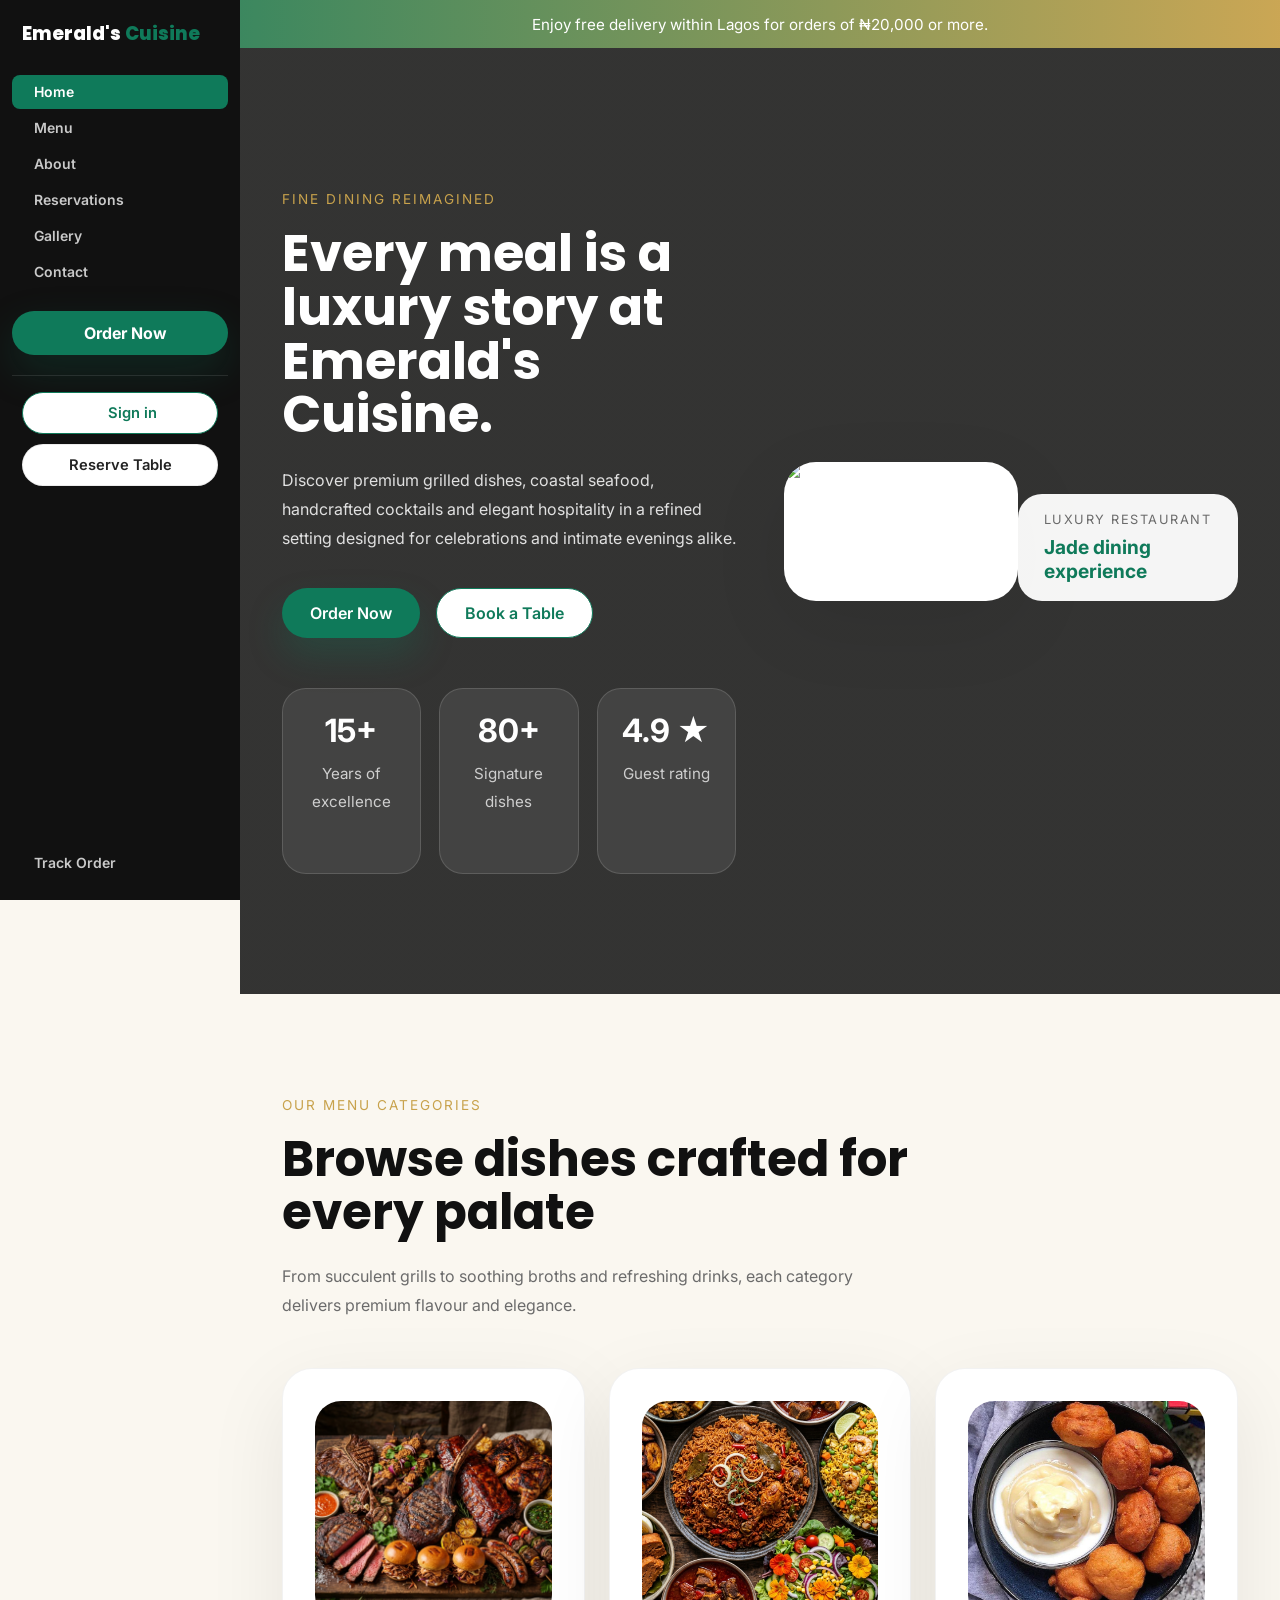
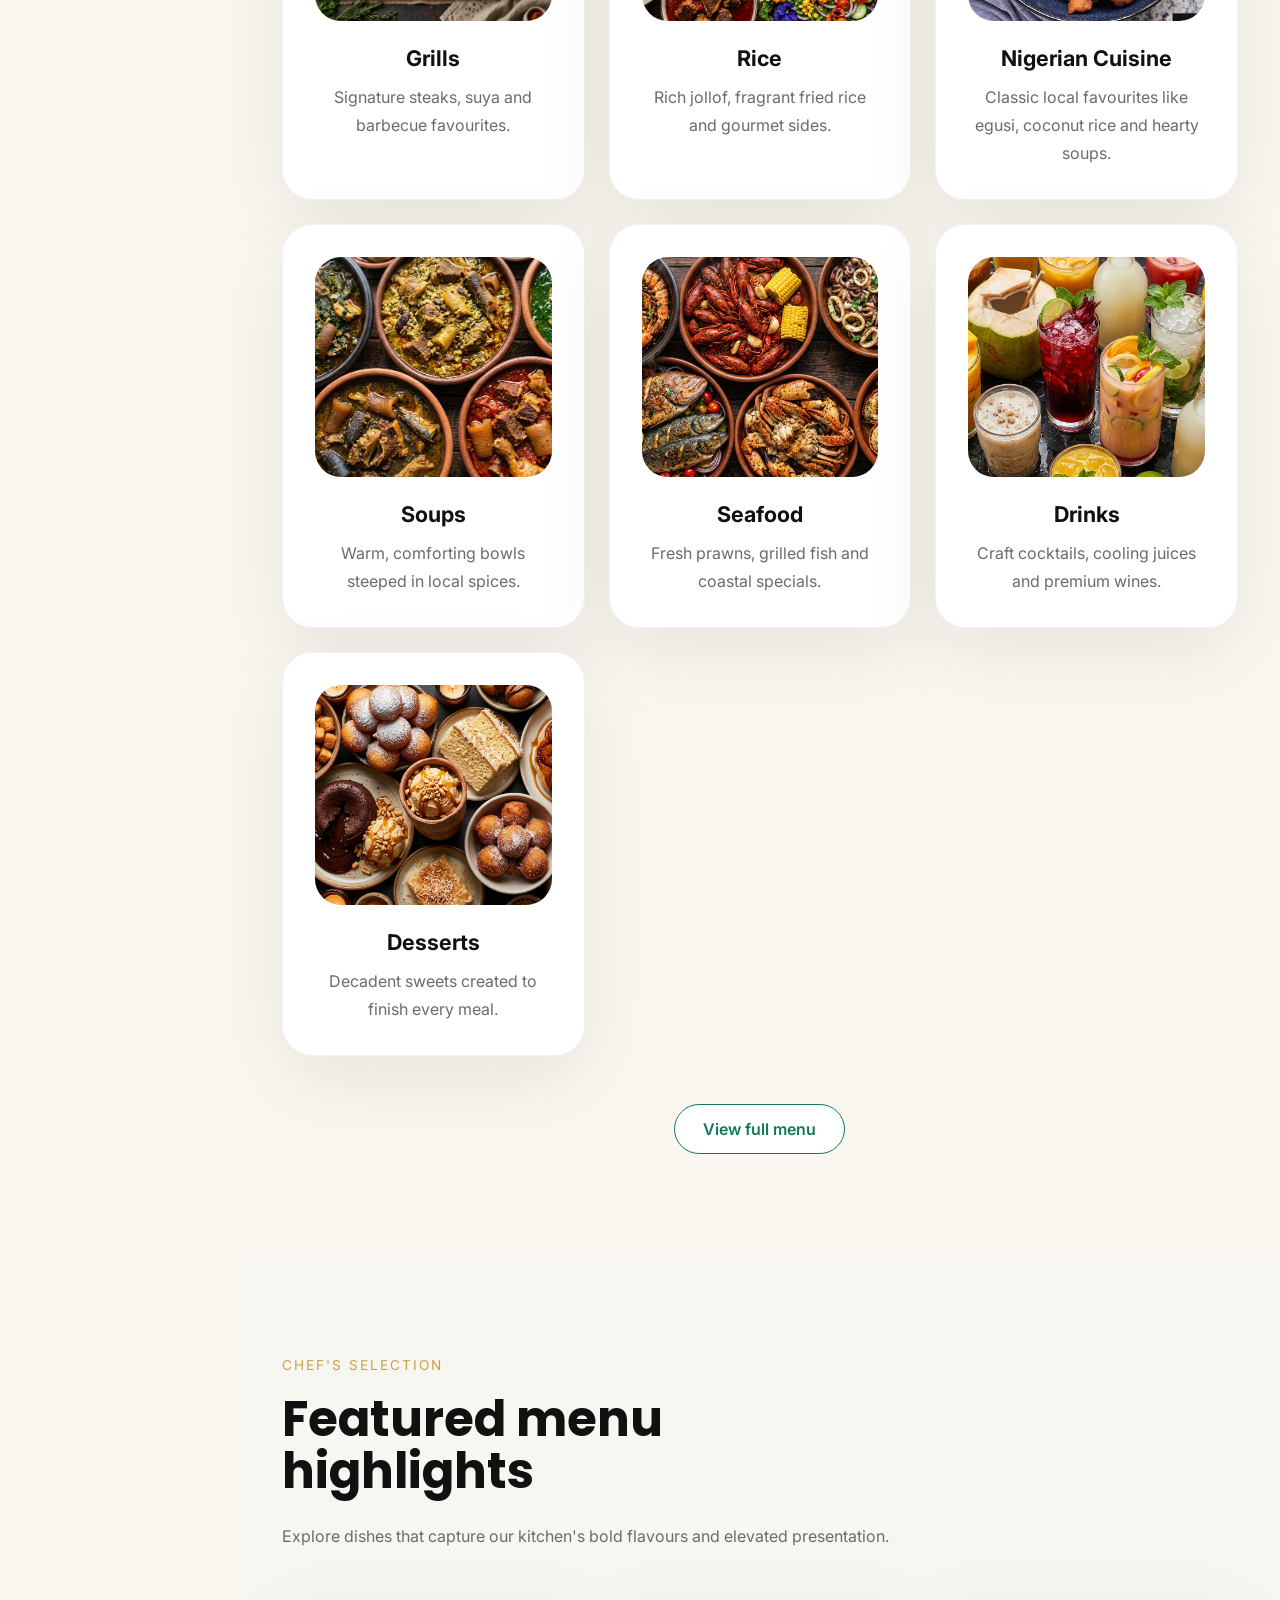
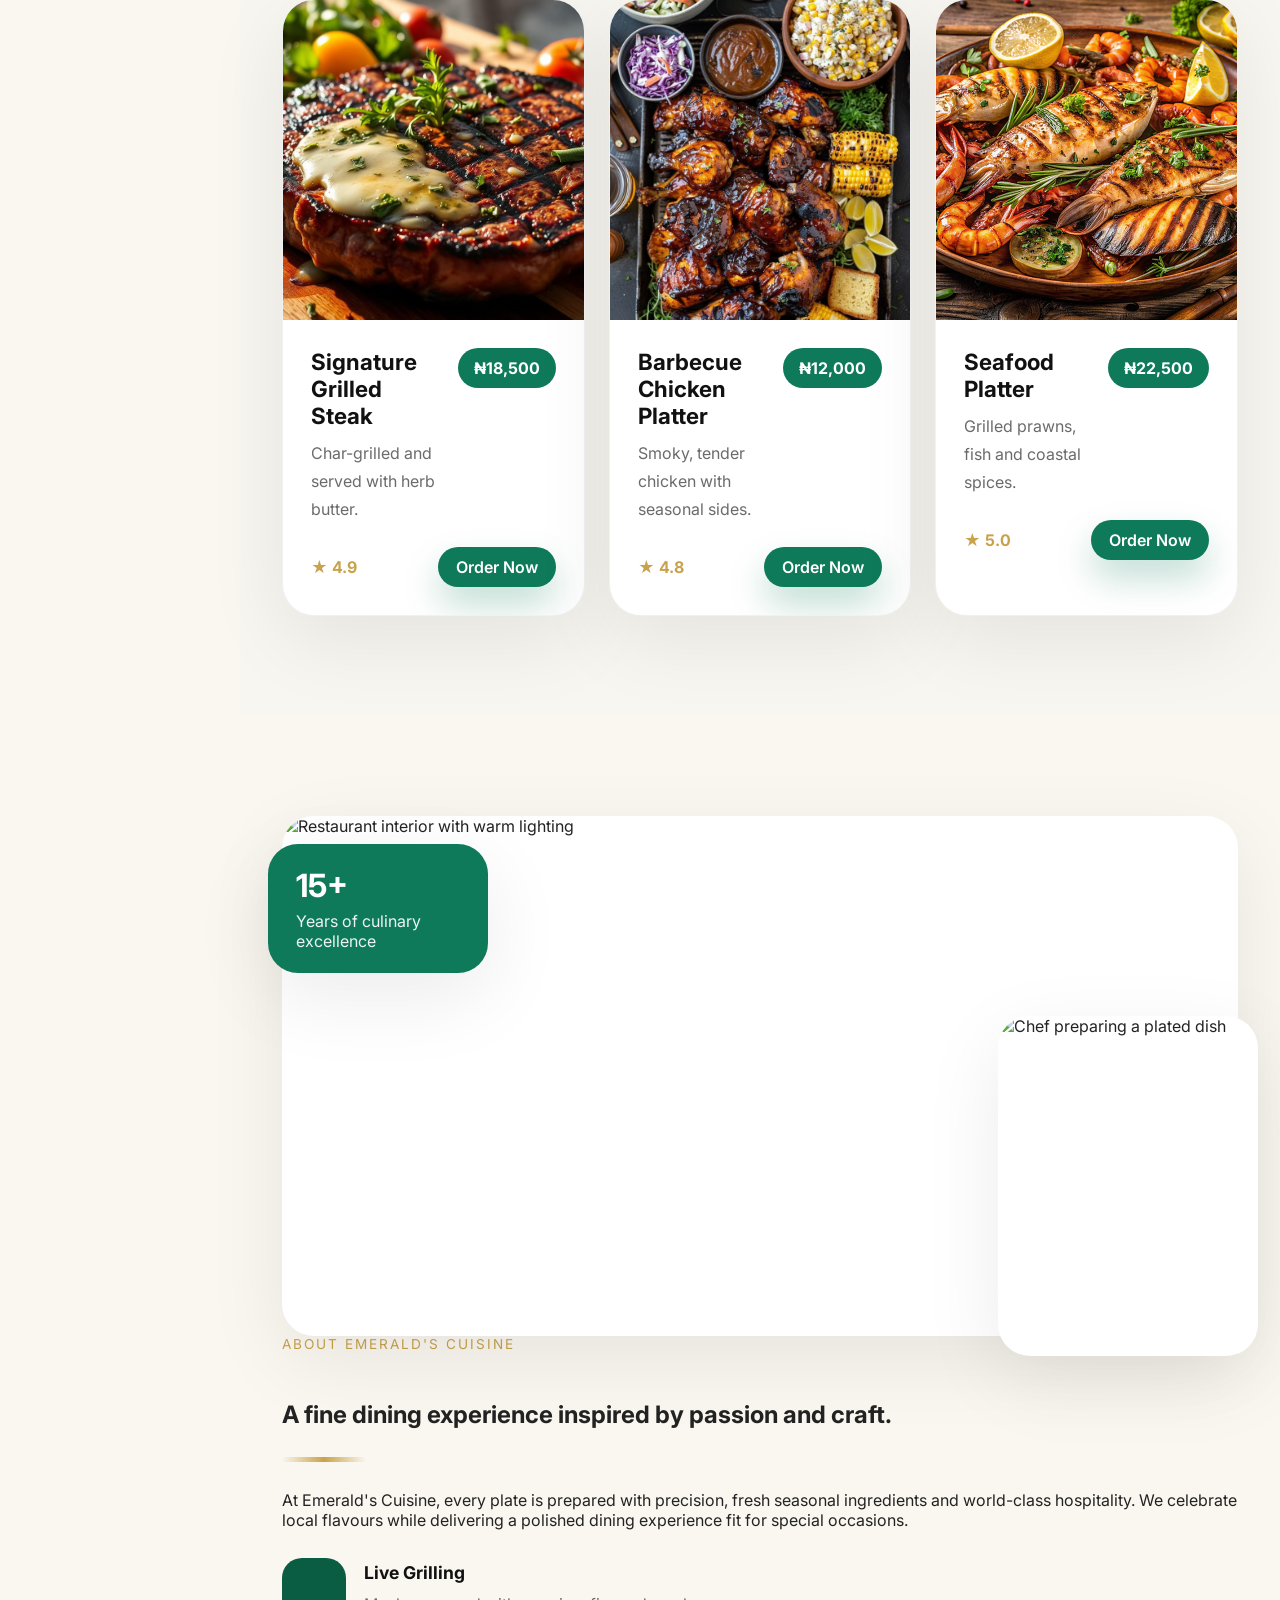
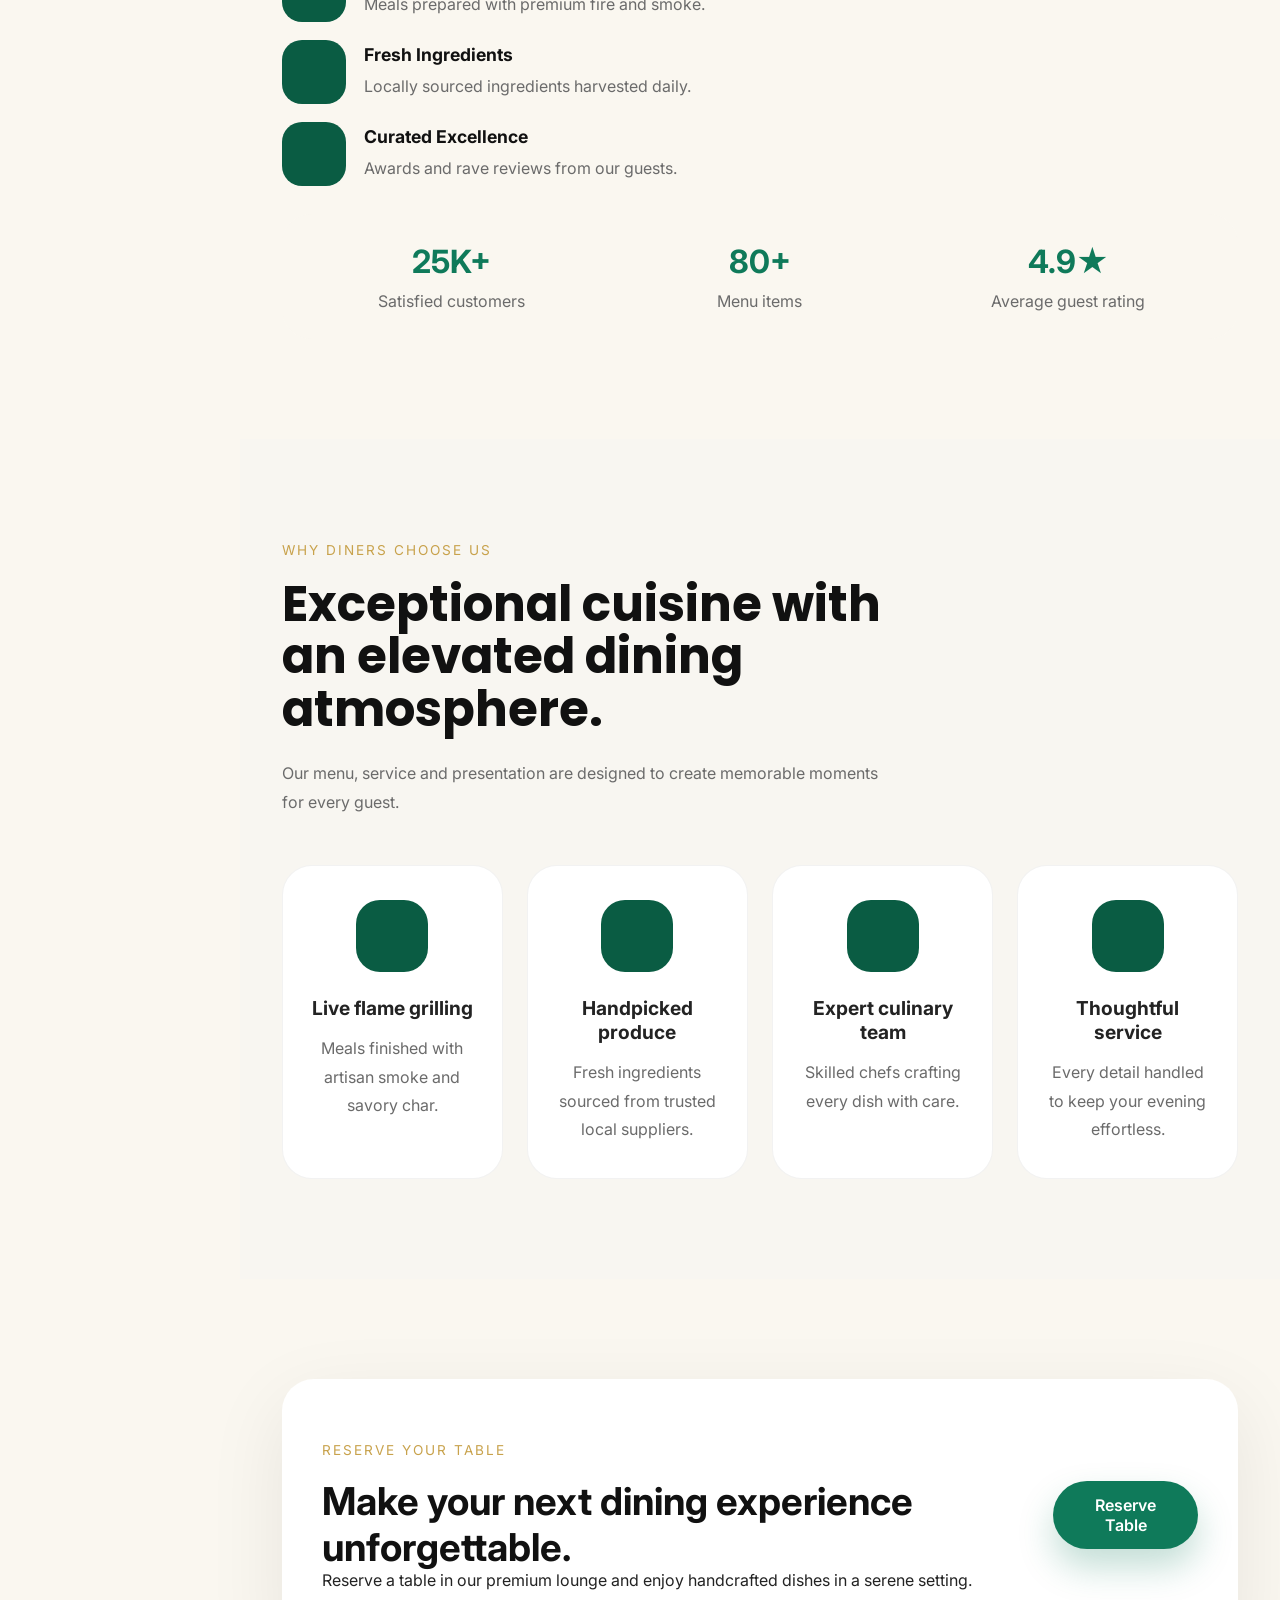
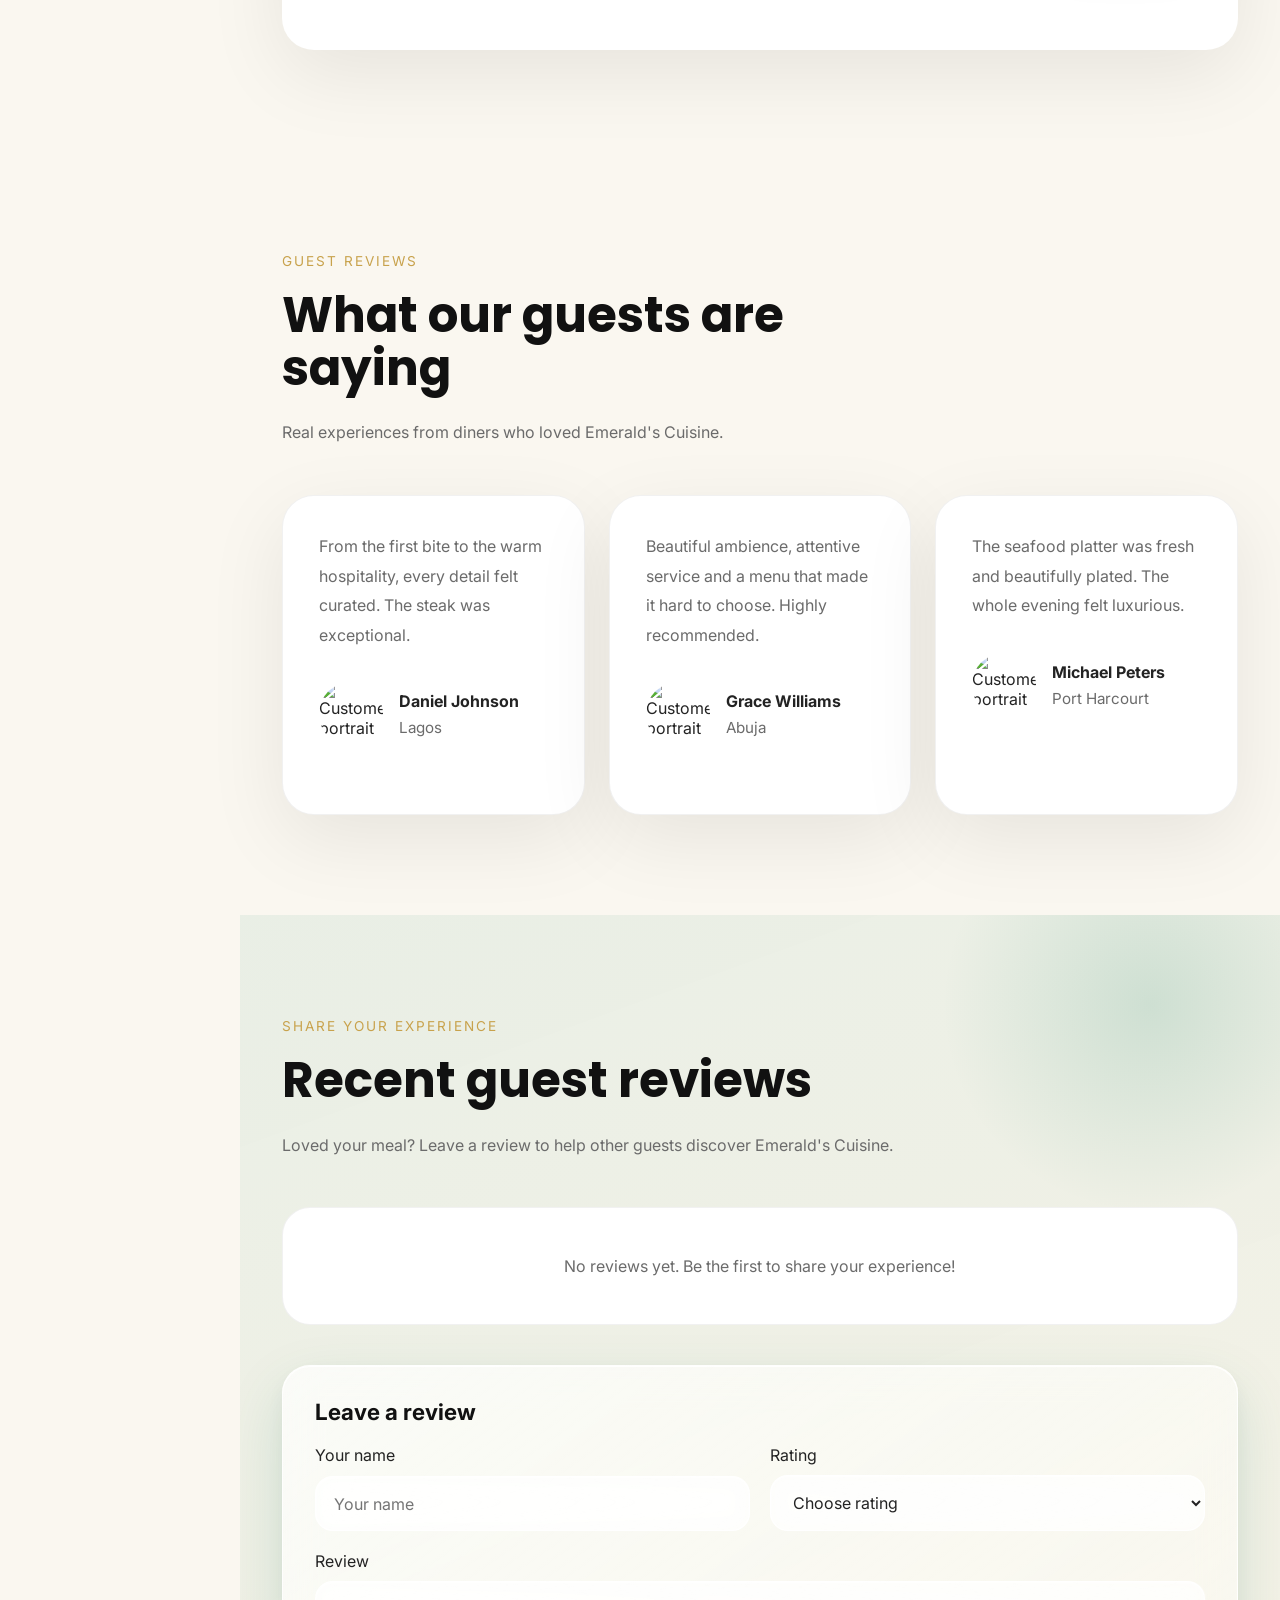
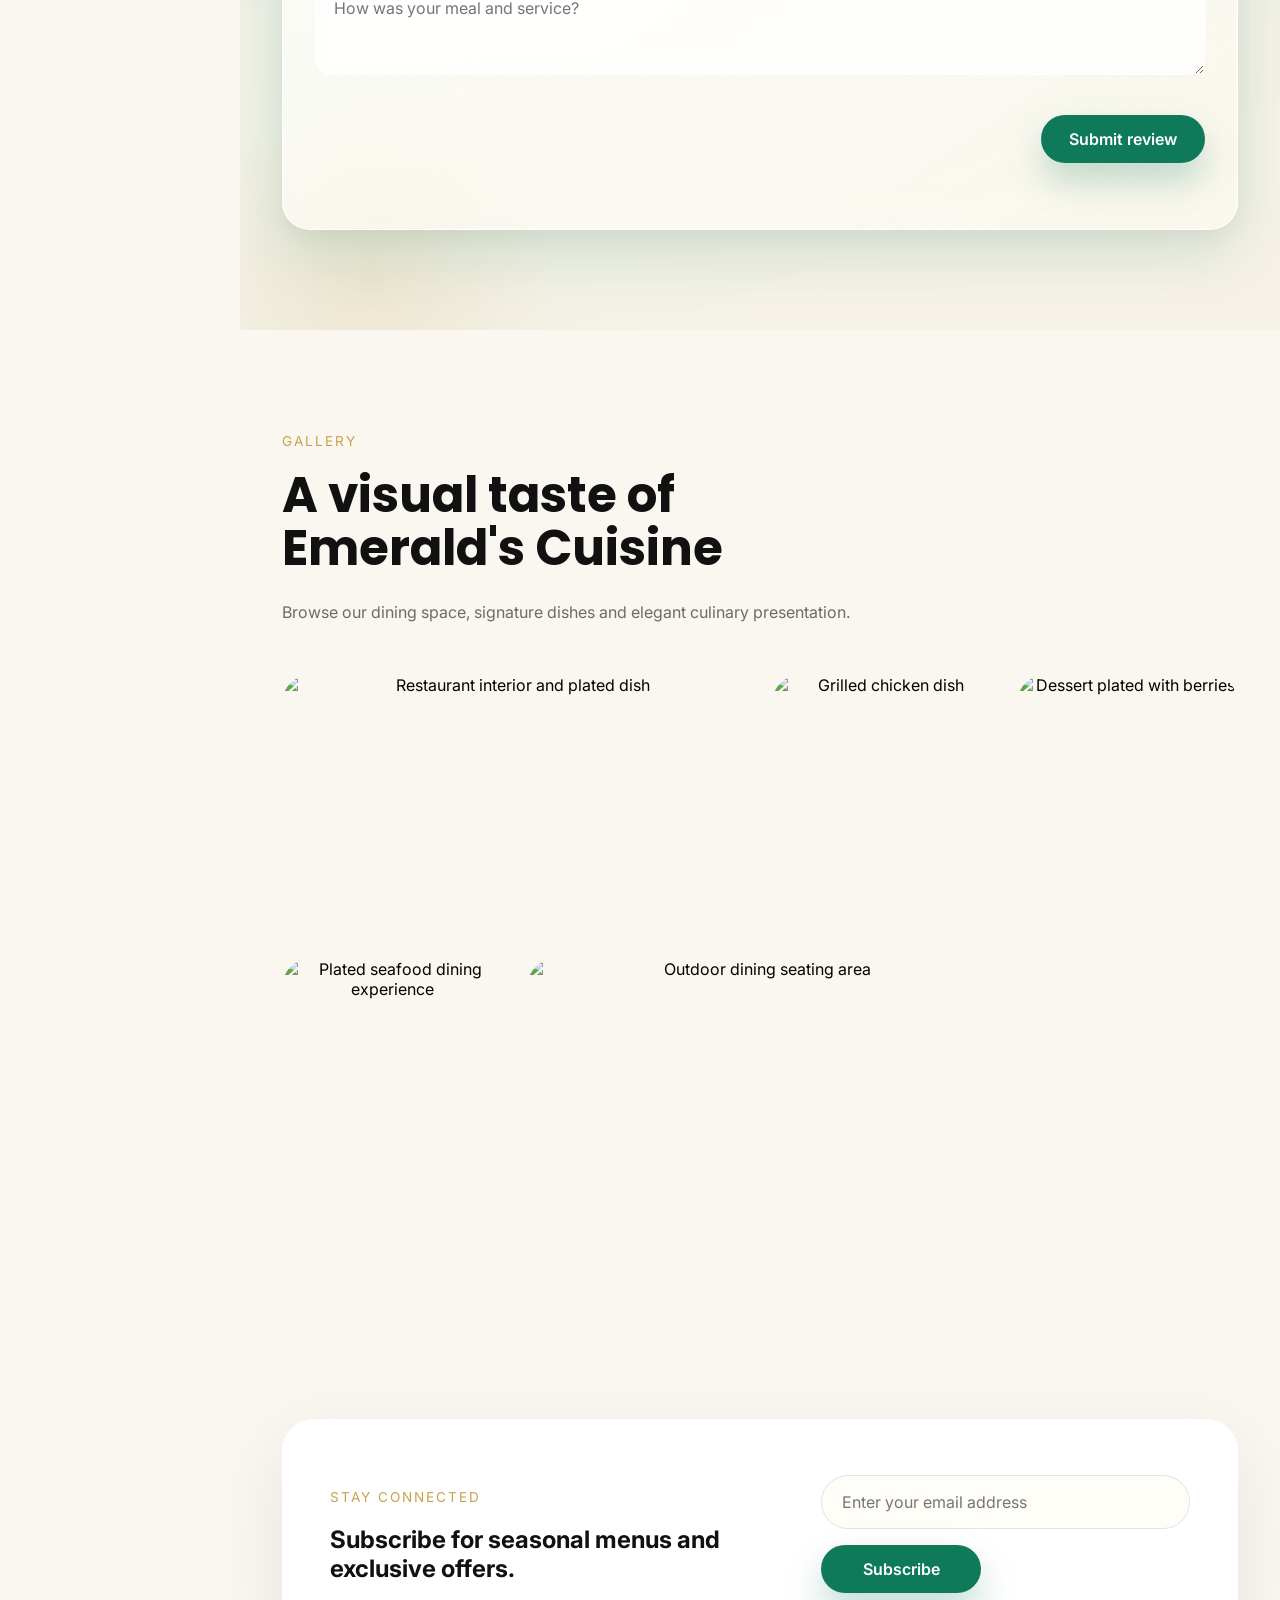
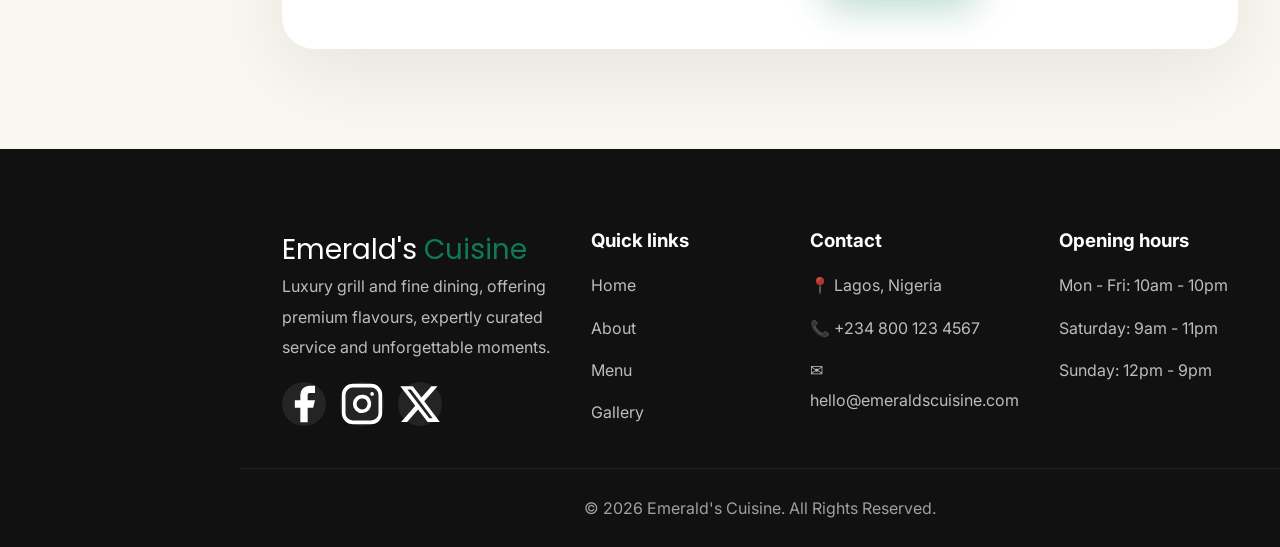
==== commit 820d8574: "switched the menu from a top menu to a side menu(permanent for pc, slide in for mobile)" ====
--- a/index.html
+++ b/index.html
@@ -14,40 +14,43 @@
     <a class="skip-link" href="#main-content">Skip to main content</a>
     <div class="announcement" role="status">
         <div class="container announcement-inner">
-            <p>Enjoy free delivery within Lagos for orders above ₦20,000.</p>
+            <p>Enjoy free delivery within Lagos for orders of ₦20,000 or more.</p>
         </div>
     </div>
 
-    <header id="header" class="site-header">
+<header id="header" class="site-header">
         <div class="container header-inner">
             <a href="index.html" class="logo" aria-label="Emerald's Cuisine home">
                 <span>Emerald's</span>
                 <small>Cuisine</small>
             </a>
-
-            <nav class="primary-nav" aria-label="Main navigation">
-                <ul class="nav-links">
-                    <li><a href="#home">Home</a></li>
-                    <li><a href="#menu">Menu</a></li>
-                    <li><a href="#about">About</a></li>
-                    <li><a href="#reservations">Reservations</a></li>
-                    <li><a href="#gallery">Gallery</a></li>
-                    <li><a href="#contact">Contact</a></li>
-                    <li><a href="order.html" class="nav-cta">Order Now</a></li>
-                </ul>
-            </nav>
-
-            <div class="header-actions">
-                <div class="auth-slot"></div>
-                <button type="button" class="btn btn-secondary reserve-trigger">Reserve Table</button>
-                <button type="button" class="hamburger" aria-label="Open menu" aria-expanded="false">
-                    <span></span>
-                    <span></span>
-                    <span></span>
-                </button>
-            </div>
+            <button type="button" class="hamburger" aria-label="Open menu" aria-expanded="false">
+                <span></span>
+                <span></span>
+                <span></span>
+            </button>
         </div>
     </header>
+
+    <aside class="site-sidebar" aria-label="Main navigation">
+        <a href="index.html" class="site-sidebar-logo">Emerald's <span>Cuisine</span></a>
+        <nav class="site-sidebar-nav" aria-label="Primary">
+            <a href="#home" class="site-sidebar-item"><i data-lucide="home" aria-hidden="true"></i><span>Home</span></a>
+            <a href="#menu" class="site-sidebar-item"><i data-lucide="utensils" aria-hidden="true"></i><span>Menu</span></a>
+            <a href="#about" class="site-sidebar-item"><i data-lucide="info" aria-hidden="true"></i><span>About</span></a>
+            <a href="#reservations" class="site-sidebar-item"><i data-lucide="calendar-check" aria-hidden="true"></i><span>Reservations</span></a>
+            <a href="#gallery" class="site-sidebar-item"><i data-lucide="image" aria-hidden="true"></i><span>Gallery</span></a>
+            <a href="#contact" class="site-sidebar-item"><i data-lucide="mail" aria-hidden="true"></i><span>Contact</span></a>
+        </nav>
+        <a href="order.html" class="site-sidebar-cta nav-cta"><i data-lucide="shopping-bag" aria-hidden="true"></i> Order Now</a>
+        <div class="site-sidebar-actions">
+            <div class="auth-slot"></div>
+            <button type="button" class="btn btn-secondary reserve-trigger">Reserve Table</button>
+        </div>
+        <div class="site-sidebar-footer">
+            <a href="track.html" class="site-sidebar-item"><i data-lucide="package" aria-hidden="true"></i><span>Track Order</span></a>
+        </div>
+    </aside>
 
     <div class="nav-overlay"></div>
 
--- a/css/style.css
+++ b/css/style.css
@@ -1645,7 +1645,8 @@
     border: 1px solid rgba(17, 17, 17, 0.12);
 }
 
-.search-group i {
+.search-group i,
+.search-group svg {
     position: absolute;
     right: 18px;
     top: 50%;
@@ -2384,6 +2385,11 @@
     font-size: 2.6rem;
 }
 
+.success-icon svg {
+    width: 2.6rem;
+    height: 2.6rem;
+}
+
 .order-number-box {
     display: inline-flex;
     flex-direction: column;
@@ -2523,11 +2529,11 @@
     box-shadow: 0 4px 12px rgba(0, 0, 0, 0.3);
 }
 
-.track-marker-pin.fa-store {
+.track-marker-pin.pin-store {
     background: var(--jade-dark);
 }
 
-.track-marker-pin.fa-location-dot {
+.track-marker-pin.pin-map-pin {
     background: var(--gold);
 }
 
@@ -2723,59 +2729,100 @@
 
 /* ============ Admin page ============ */
 
-.admin-bar {
+/* ---- Admin sidebar ---- */
+
+.admin-shell {
+    display: flex;
+    align-items: stretch;
+    min-height: 100vh;
+}
+
+.admin-sidebar {
+    width: 240px;
+    flex-shrink: 0;
     position: sticky;
     top: 0;
-    z-index: 1000;
-    display: flex;
-    align-items: center;
-    justify-content: space-between;
-    gap: 16px;
-    padding: 18px 32px;
+    height: 100vh;
+    display: flex;
+    flex-direction: column;
+    gap: 4px;
+    padding: 20px 12px;
     background: var(--black);
     color: white;
 }
 
-.admin-logo {
+.admin-sidebar-logo {
     font-family: 'Poppins', sans-serif;
-    font-size: 1.4rem;
+    font-size: 1.15rem;
     font-weight: 800;
     color: white;
-}
-
-.admin-logo span {
+    padding: 0 10px;
+    margin-bottom: 24px;
+    white-space: nowrap;
+    overflow: hidden;
+    text-overflow: ellipsis;
+}
+
+.admin-sidebar-logo span {
     color: var(--jade);
 }
 
-.admin-bar-nav {
-    display: flex;
-    align-items: center;
-    gap: 18px;
-}
-
-.admin-bar-nav a {
-    color: rgba(255, 255, 255, 0.8);
+.admin-sidebar-nav {
+    display: flex;
+    flex-direction: column;
+    gap: 2px;
+}
+
+.admin-sidebar-footer {
+    margin-top: auto;
+    display: flex;
+    flex-direction: column;
+    gap: 2px;
+}
+
+.admin-sidebar-item,
+.admin-tab {
+    display: flex;
+    align-items: center;
+    gap: 12px;
+    width: 100%;
+    padding: 10px 10px;
+    border: none;
+    border-radius: 8px;
+    background: transparent;
+    color: #C9C9C9;
+    font-family: inherit;
+    font-size: 14px;
     font-weight: 600;
-}
-
-.admin-bar-nav a:hover {
+    text-align: left;
+    line-height: 1;
+    text-decoration: none;
+    cursor: pointer;
+    white-space: nowrap;
+    overflow: hidden;
+}
+
+.admin-sidebar-item svg,
+.admin-tab svg {
+    width: 18px;
+    height: 18px;
+    flex-shrink: 0;
+}
+
+.admin-sidebar-item:hover,
+.admin-tab:hover {
+    background: rgba(255, 255, 255, 0.06);
     color: white;
 }
 
-.admin-logout {
-    border: 1px solid rgba(255, 255, 255, 0.3);
-    background: transparent;
+.admin-tab.active {
+    background: var(--jade);
     color: white;
-    padding: 10px 18px;
-    border-radius: 999px;
-    font-weight: 600;
-}
-
-.admin-logout:hover {
-    background: rgba(255, 255, 255, 0.1);
 }
 
 .admin-view {
+    flex: 1;
+    min-width: 0;
     padding: 48px 0 120px;
     min-height: 70vh;
 }
@@ -2841,34 +2888,217 @@
     line-height: 1.6;
 }
 
-.admin-tabs {
-    display: flex;
-    flex-wrap: wrap;
-    gap: 10px;
-    margin-bottom: 32px;
-}
-
-.admin-tab {
-    padding: 12px 20px;
-    border-radius: 999px;
-    border: 1px solid rgba(17, 17, 17, 0.12);
-    background: var(--white);
-    color: var(--text-muted);
+.admin-tab-panel {
+    display: none;
+}
+
+.admin-tab-panel.active {
+    display: block;
+}
+
+@media (max-width: 720px) {
+    .admin-sidebar {
+        width: 68px;
+        padding: 20px 8px;
+    }
+
+    .admin-sidebar-logo {
+        font-size: 0.75rem;
+        text-align: center;
+        padding: 0 2px;
+    }
+
+    .admin-sidebar-logo span {
+        display: none;
+    }
+
+    .admin-tab-label {
+        display: none;
+    }
+
+    .admin-sidebar-item,
+    .admin-tab {
+        justify-content: center;
+        padding: 10px 0;
+    }
+}
+
+/* ============ Main site sidebar navigation ============ */
+
+/* ---- Desktop: persistent left sidebar ---- */
+.site-sidebar {
+    position: fixed;
+    top: 0;
+    left: 0;
+    bottom: 0;
+    width: 240px;
+    z-index: 1001;
+    display: flex;
+    flex-direction: column;
+    gap: 4px;
+    padding: 20px 12px;
+    background: var(--black);
+    color: white;
+    transform: translateX(-100%);
+    transition: transform 0.35s ease;
+    visibility: hidden;
+    overflow-y: auto;
+}
+
+.site-sidebar-logo {
+    font-family: 'Poppins', sans-serif;
+    font-size: 1.15rem;
+    font-weight: 800;
+    color: white;
+    padding: 0 10px;
+    margin-bottom: 24px;
+    white-space: nowrap;
+    overflow: hidden;
+    text-overflow: ellipsis;
+}
+
+.site-sidebar-logo span {
+    color: var(--jade);
+}
+
+.site-sidebar-nav {
+    display: flex;
+    flex-direction: column;
+    gap: 2px;
+}
+
+.site-sidebar-item {
+    display: flex;
+    align-items: center;
+    gap: 12px;
+    width: 100%;
+    padding: 10px 10px;
+    border: none;
+    border-radius: 8px;
+    background: transparent;
+    color: #C9C9C9;
+    font-family: inherit;
+    font-size: 14px;
     font-weight: 600;
-}
-
-.admin-tab.active {
+    text-align: left;
+    line-height: 1;
+    text-decoration: none;
+    cursor: pointer;
+    white-space: nowrap;
+    overflow: hidden;
+}
+
+.site-sidebar-item svg {
+    width: 18px;
+    height: 18px;
+    flex-shrink: 0;
+}
+
+.site-sidebar-item:hover,
+.site-sidebar-item.active {
     background: var(--jade);
     color: white;
-    border-color: var(--jade);
-}
-
-.admin-tab-panel {
-    display: none;
-}
-
-.admin-tab-panel.active {
-    display: block;
+}
+
+.site-sidebar-cta {
+    display: flex;
+    align-items: center;
+    justify-content: center;
+    gap: 10px;
+    margin-top: 18px;
+    padding: 12px 18px;
+    border-radius: 999px;
+    background: var(--jade);
+    color: white;
+    font-weight: 700;
+    box-shadow: 0 16px 40px rgba(15, 122, 90, 0.22);
+    transition: background 0.25s ease, transform 0.25s ease;
+}
+
+.site-sidebar-cta:hover {
+    background: var(--jade-dark);
+    transform: translateY(-1px);
+}
+
+.site-sidebar-cta svg {
+    width: 18px;
+    height: 18px;
+}
+
+.site-sidebar-actions {
+    display: flex;
+    flex-direction: column;
+    gap: 10px;
+    padding: 16px 10px 0;
+    margin-top: 16px;
+    border-top: 1px solid rgba(255, 255, 255, 0.1);
+}
+
+.site-sidebar-actions .btn {
+    width: 100%;
+    padding: 11px 16px;
+    font-size: 0.92rem;
+}
+
+.site-sidebar-actions .auth-slot {
+    display: flex;
+    justify-content: center;
+}
+
+.site-sidebar-actions .auth-signin-btn {
+    width: 100%;
+    white-space: nowrap;
+}
+
+.site-sidebar-footer {
+    margin-top: auto;
+    display: flex;
+    flex-direction: column;
+    gap: 2px;
+    padding: 12px 0 0;
+}
+
+@media (min-width: 1025px) {
+    .site-sidebar {
+        transform: translateX(0);
+        visibility: visible;
+    }
+
+    /* Offset header + main content + footer to the right of the fixed sidebar */
+    .site-header {
+        left: 240px;
+        width: calc(100% - 240px);
+    }
+
+    .announcement {
+        padding-left: 240px;
+    }
+
+    #main-content,
+    .footer {
+        padding-left: 240px;
+    }
+
+.hamburger {
+        display: none !important;
+    }
+
+    .site-header {
+        display: none;
+    }
+}
+
+/* ---- Mobile/tablet: slide-in drawer ---- */
+@media (max-width: 1024px) {
+    .site-sidebar.active {
+        transform: translateX(0);
+        visibility: visible;
+        box-shadow: 0 0 60px rgba(0, 0, 0, 0.35);
+    }
+
+    .hamburger {
+        display: flex;
+    }
 }
 
 .admin-panel-head {
@@ -3170,7 +3400,7 @@
     padding: 12px 16px;
     border-radius: 14px;
     border: 1px solid rgba(17, 17, 17, 0.12);
-    background: var(--white);
+    background: var(--ivory);
     font-weight: 400;
     transition: border-color 0.25s ease, box-shadow 0.25s ease;
 }
@@ -3249,7 +3479,8 @@
     outline: none;
 }
 
-.admin-upload-zone i {
+.admin-upload-zone i,
+.admin-upload-zone svg {
     font-size: 1.6rem;
     color: var(--jade);
 }
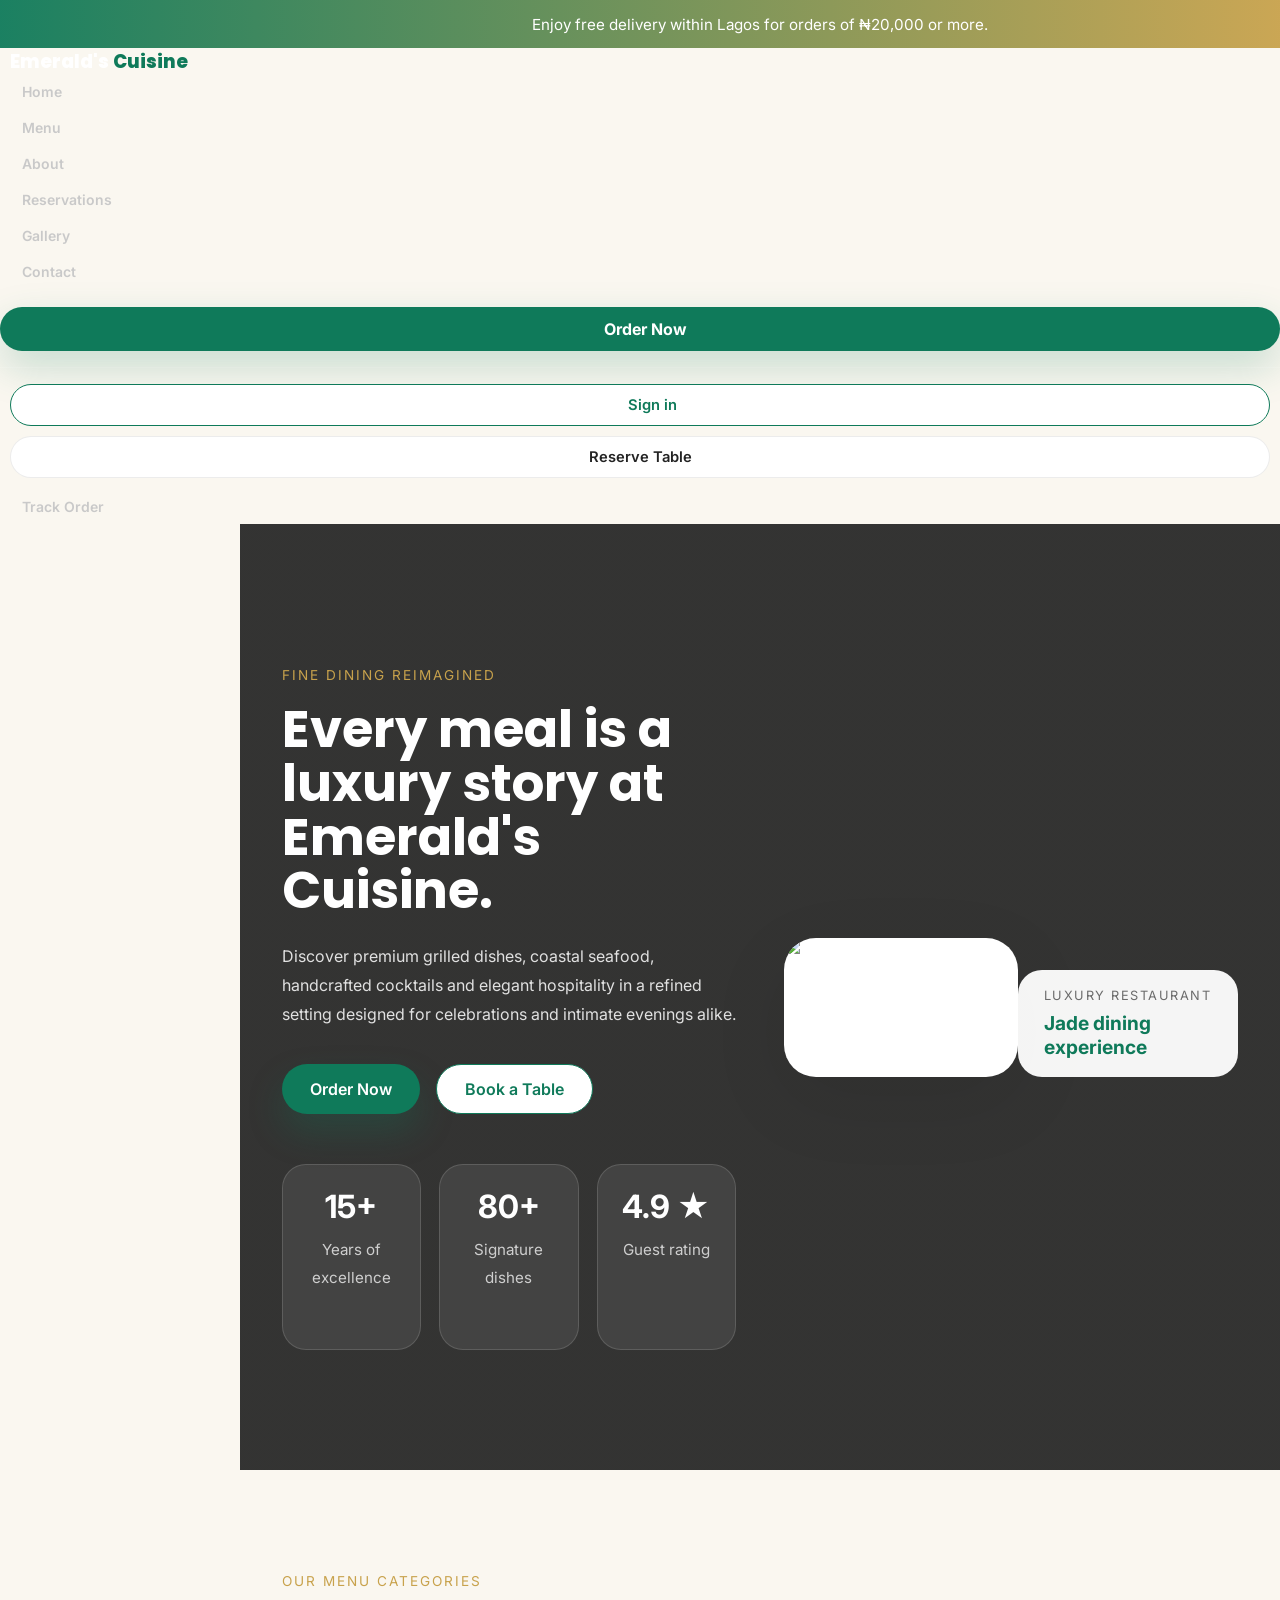
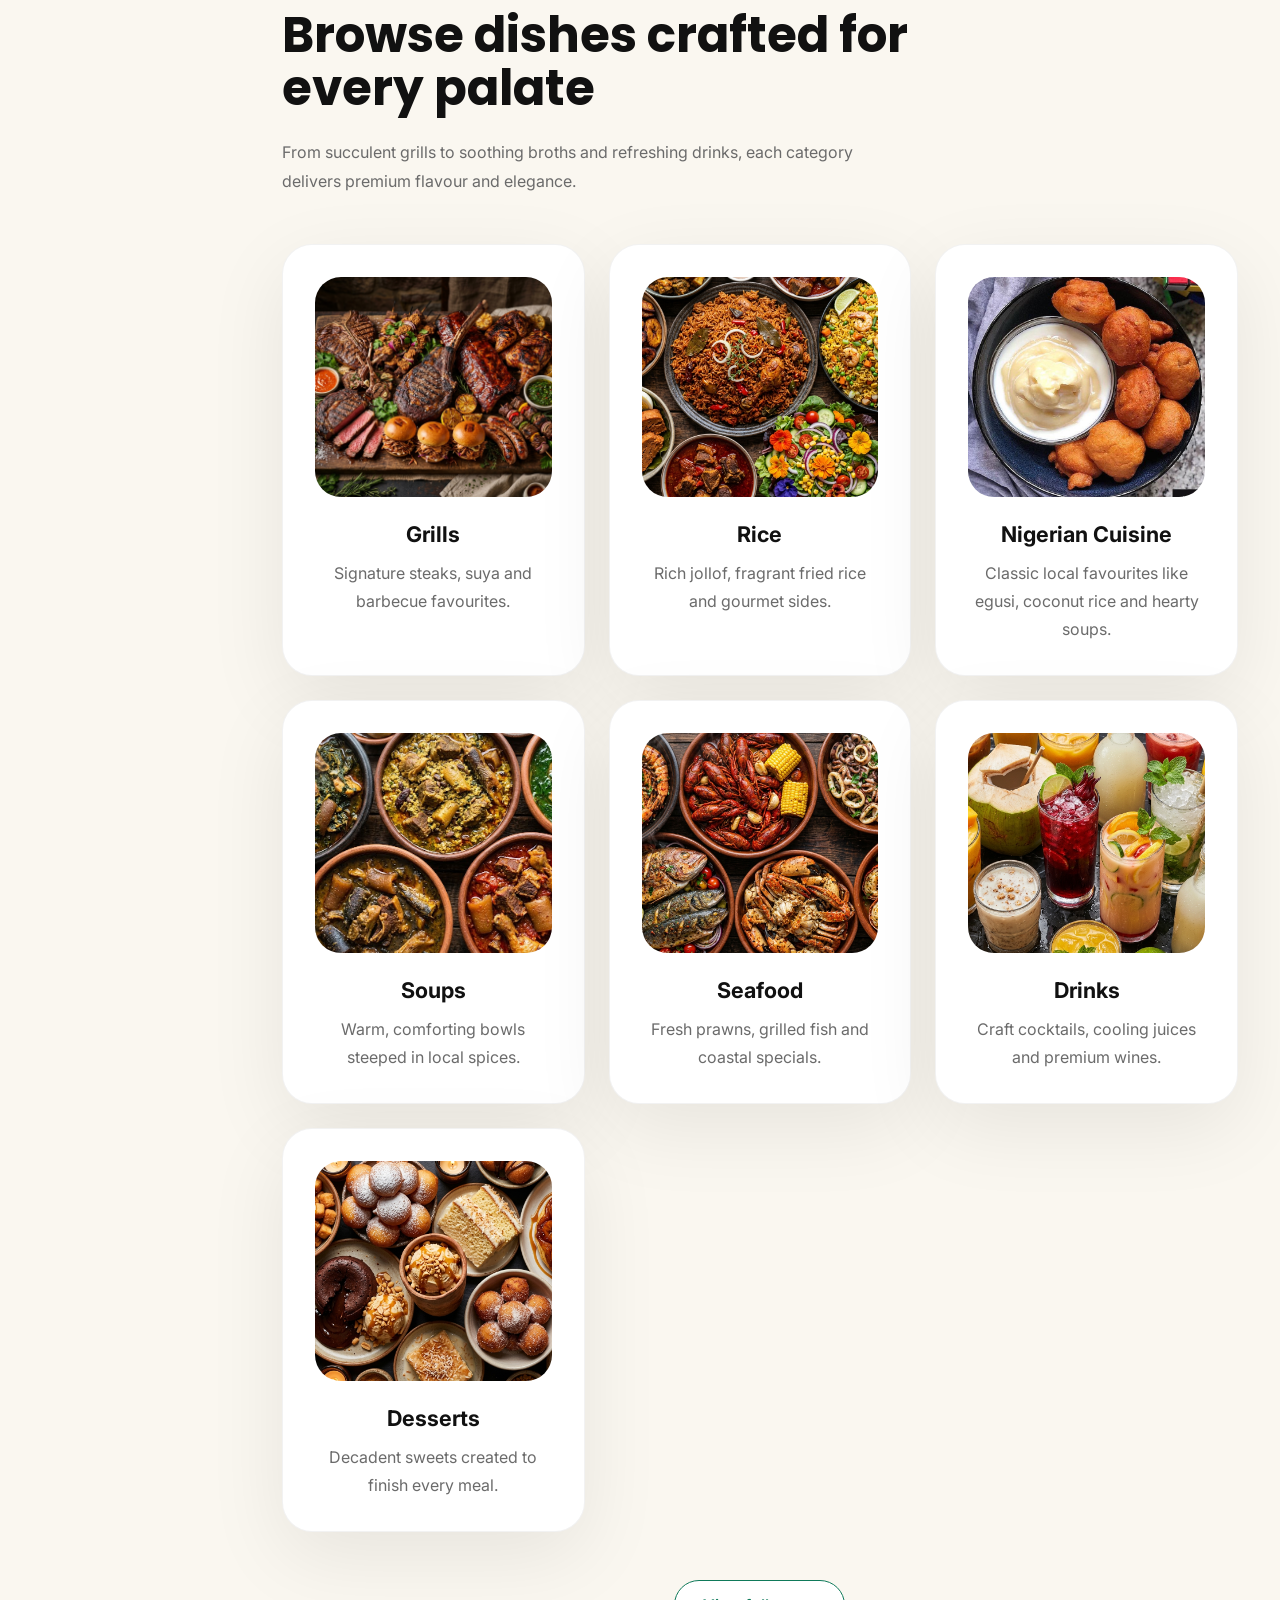
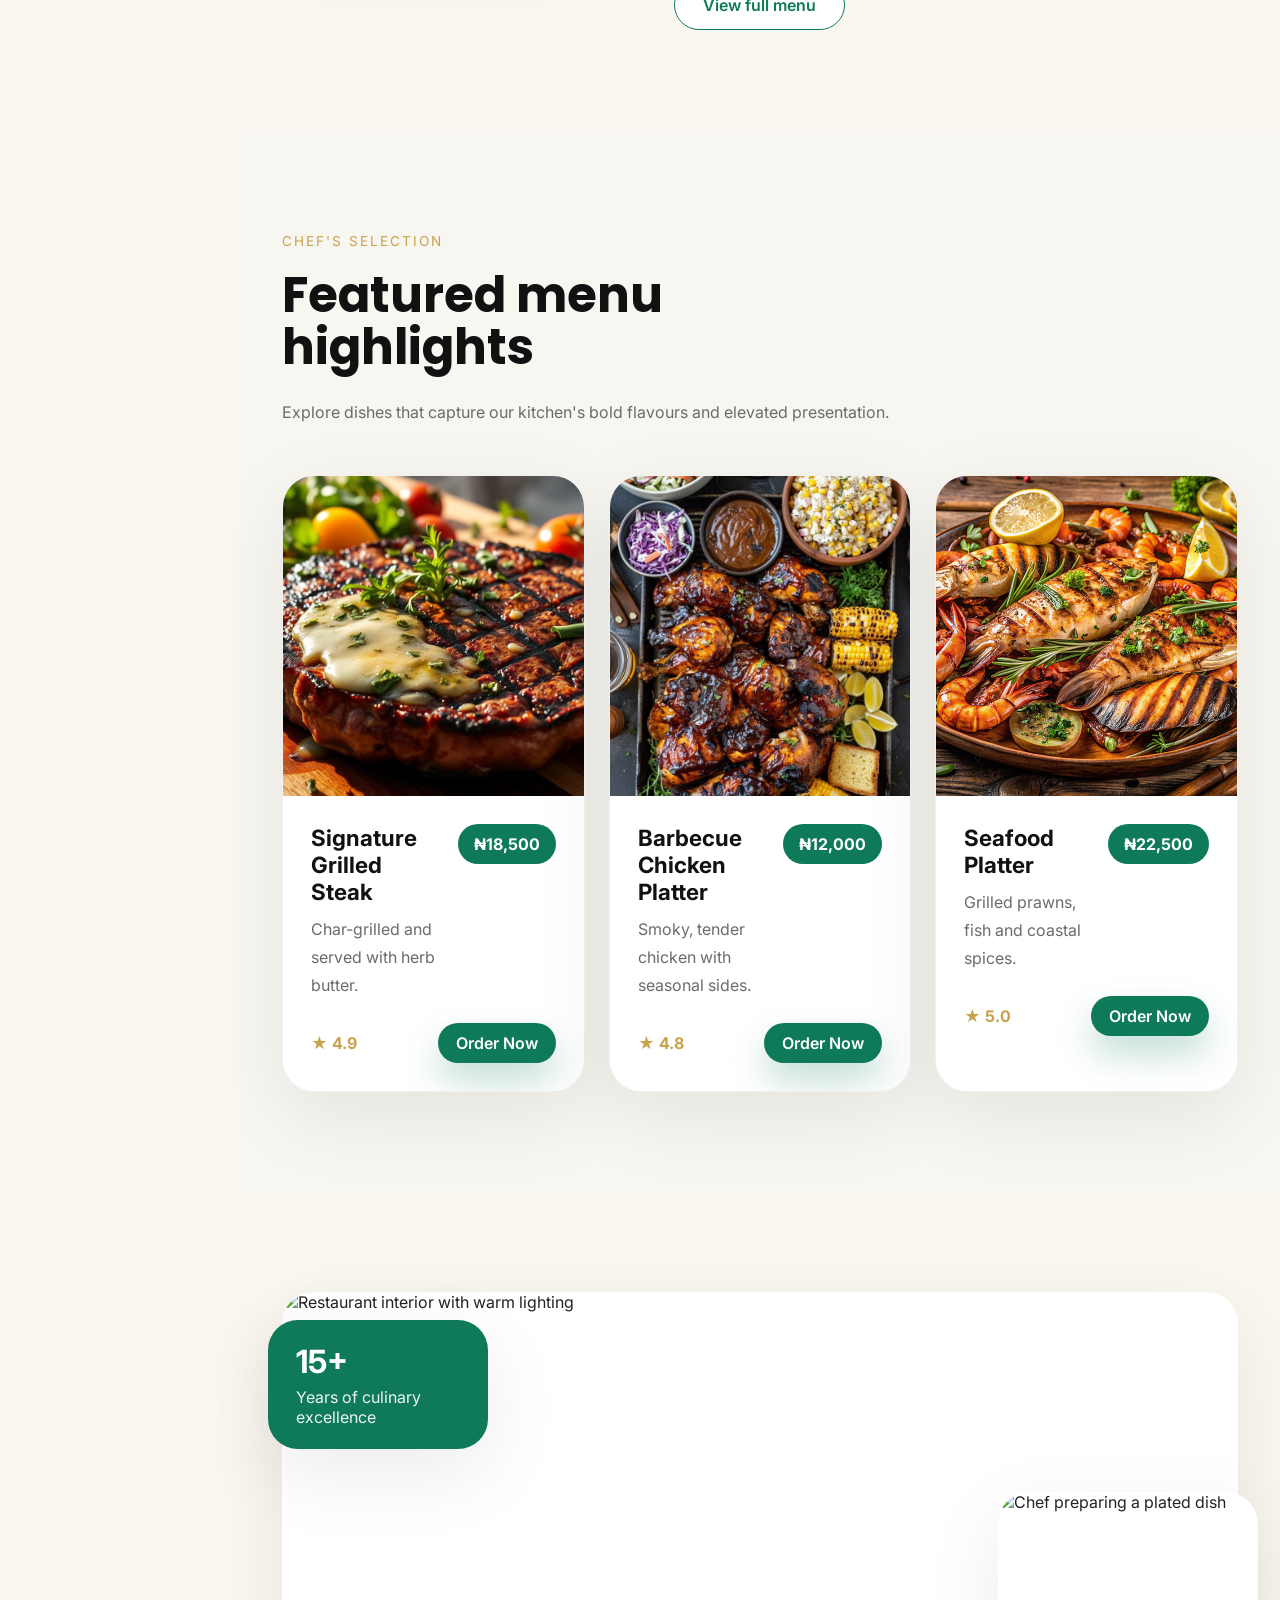
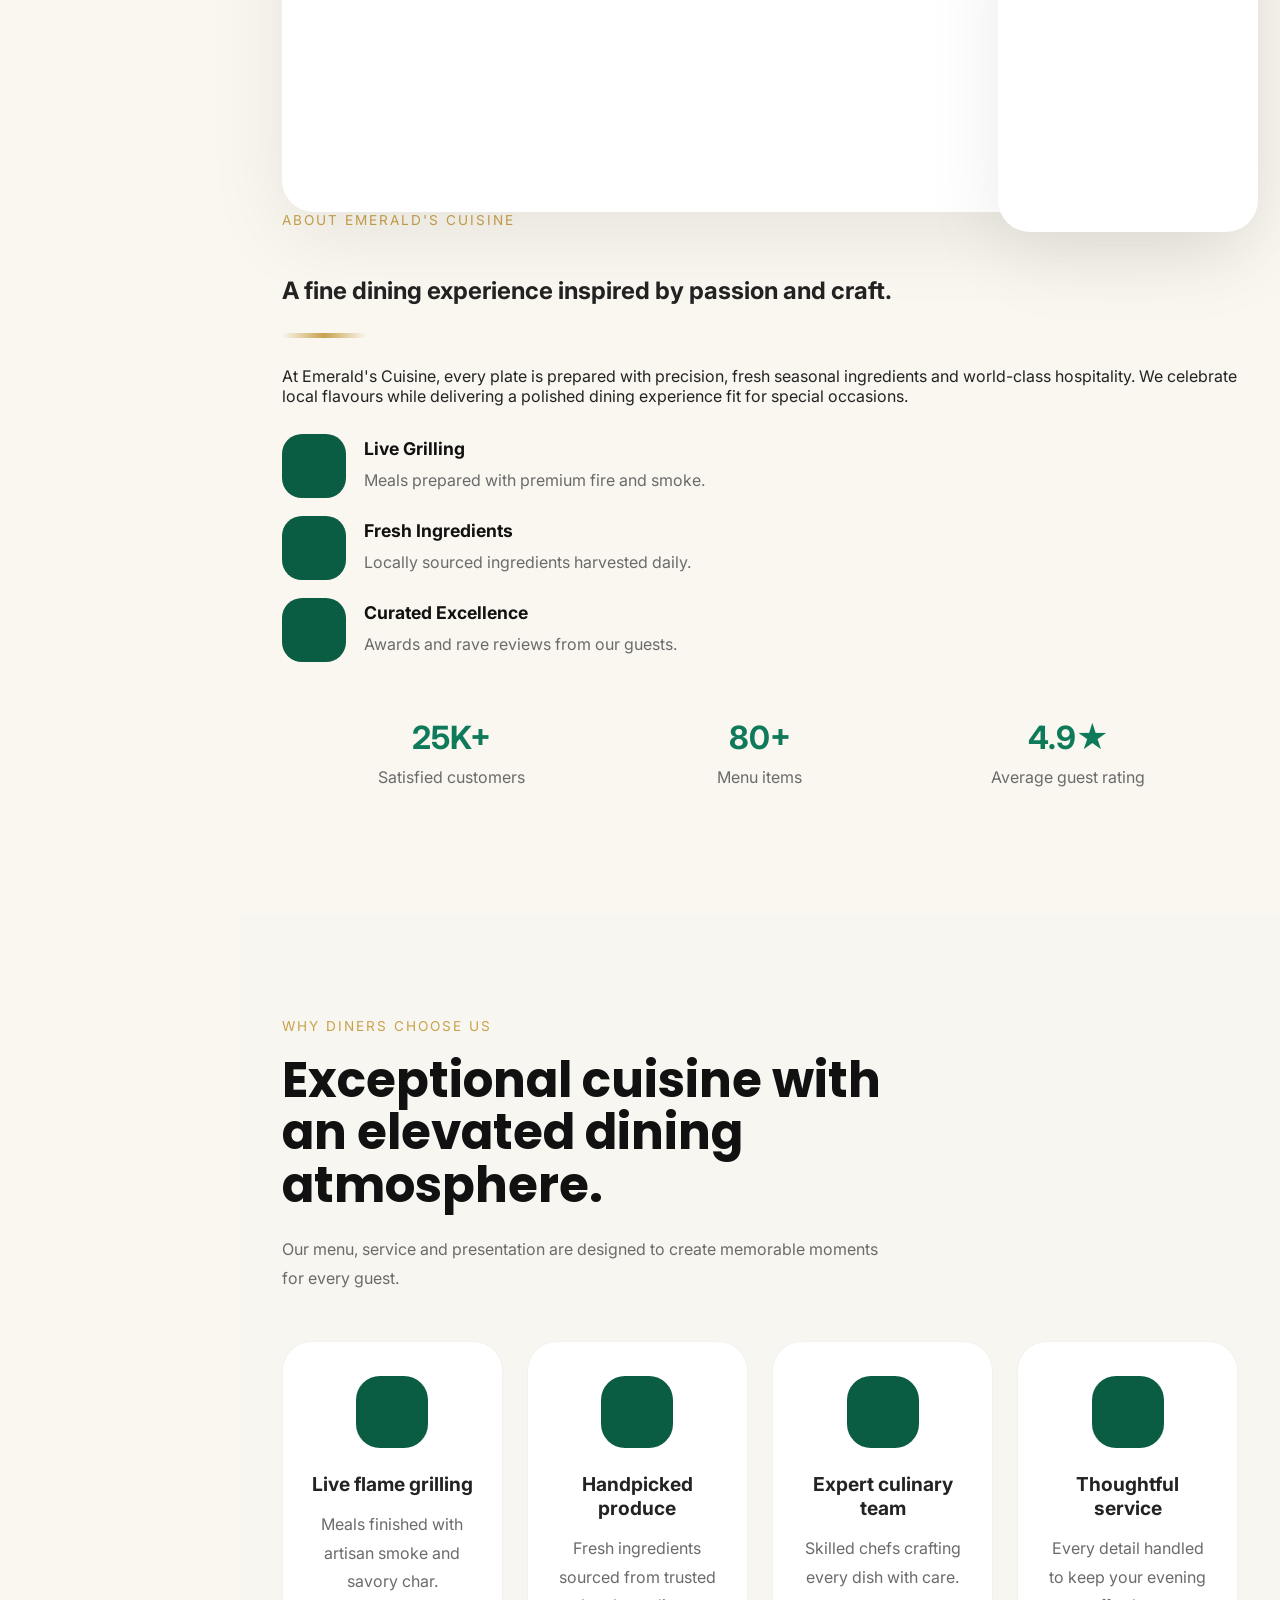
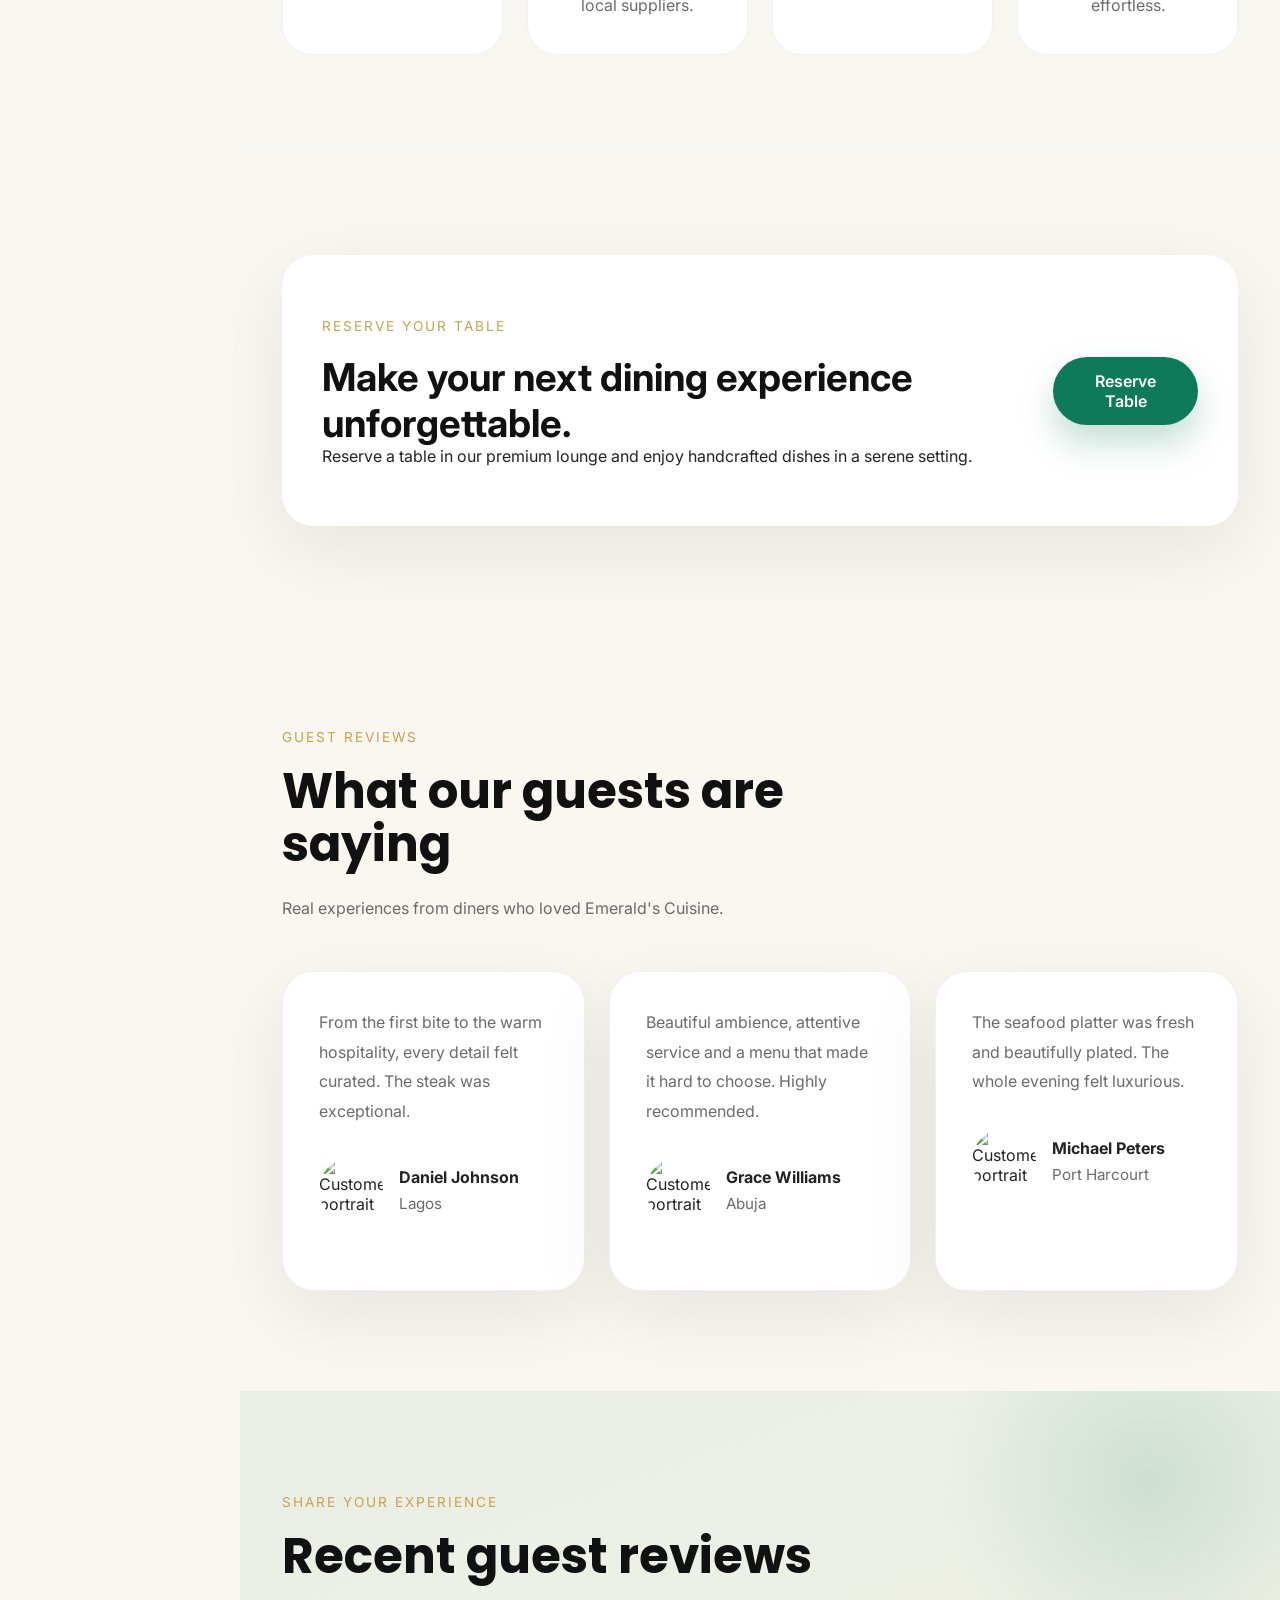
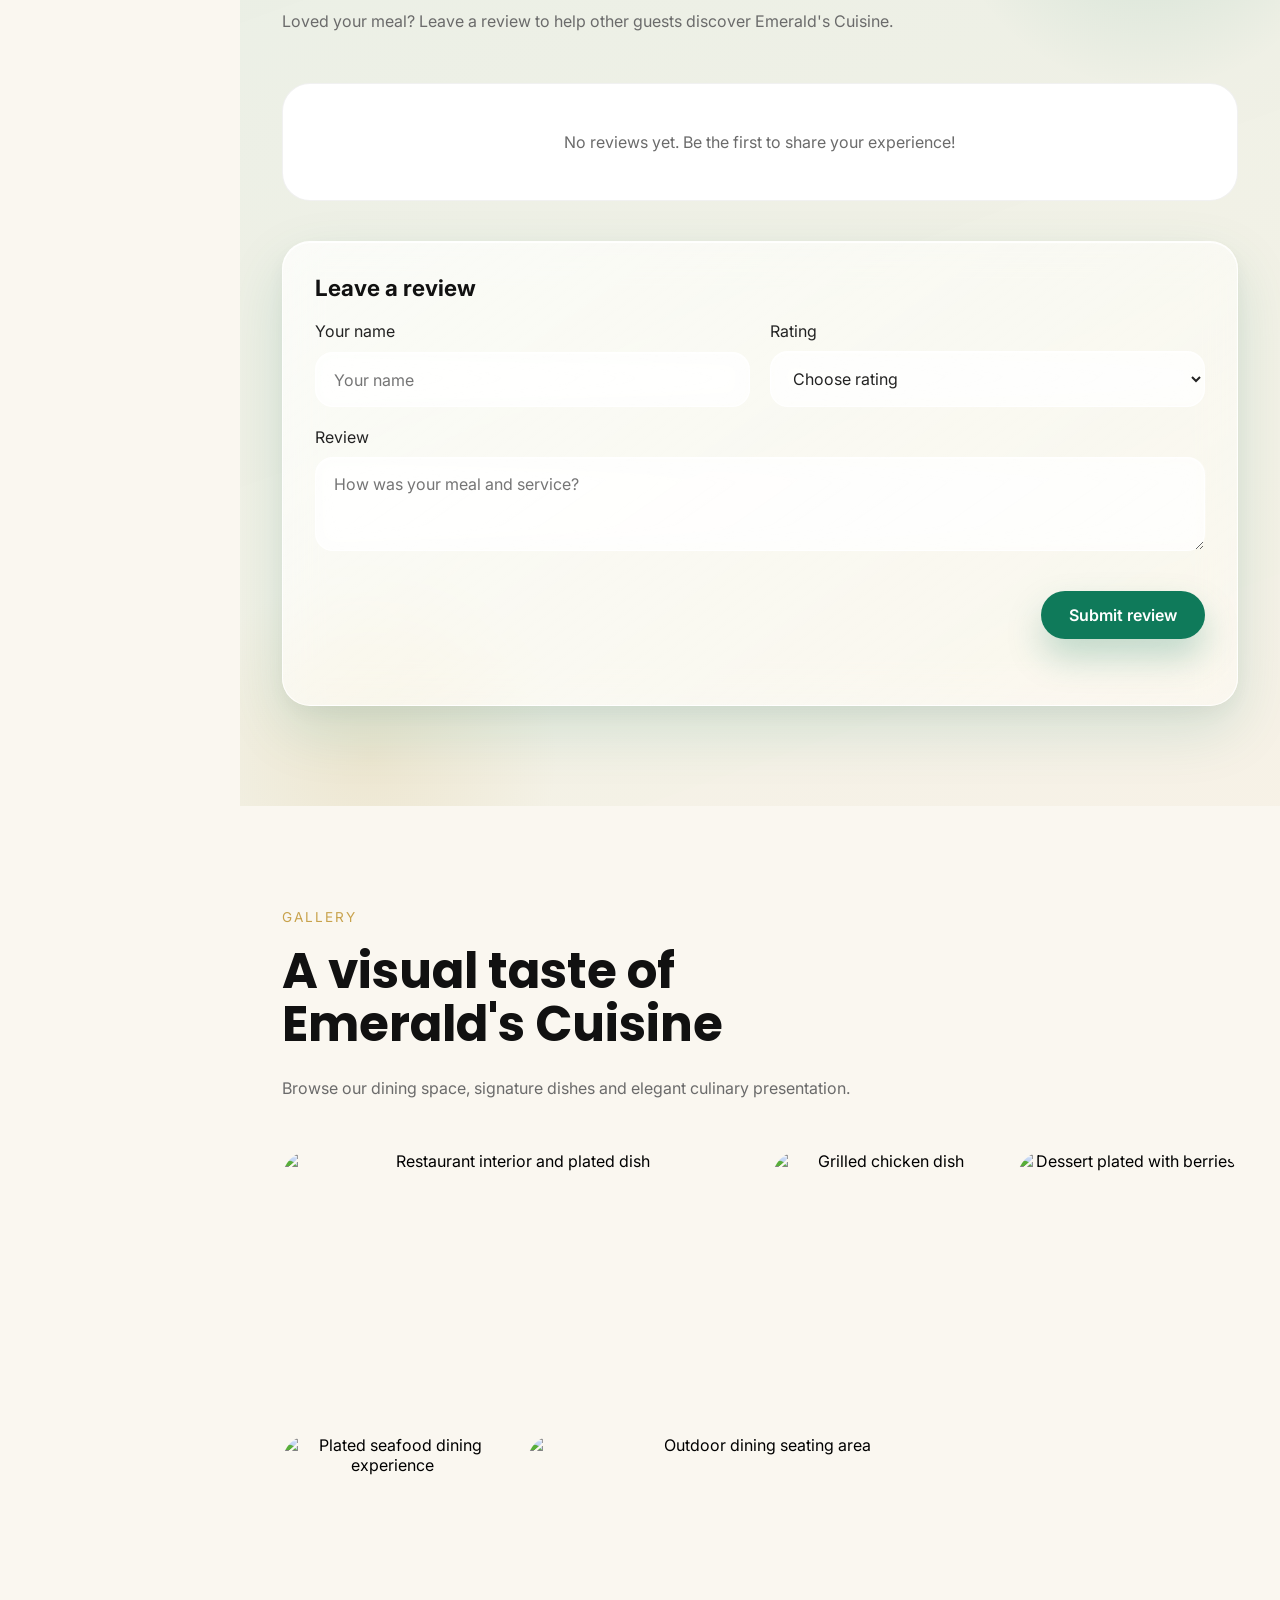
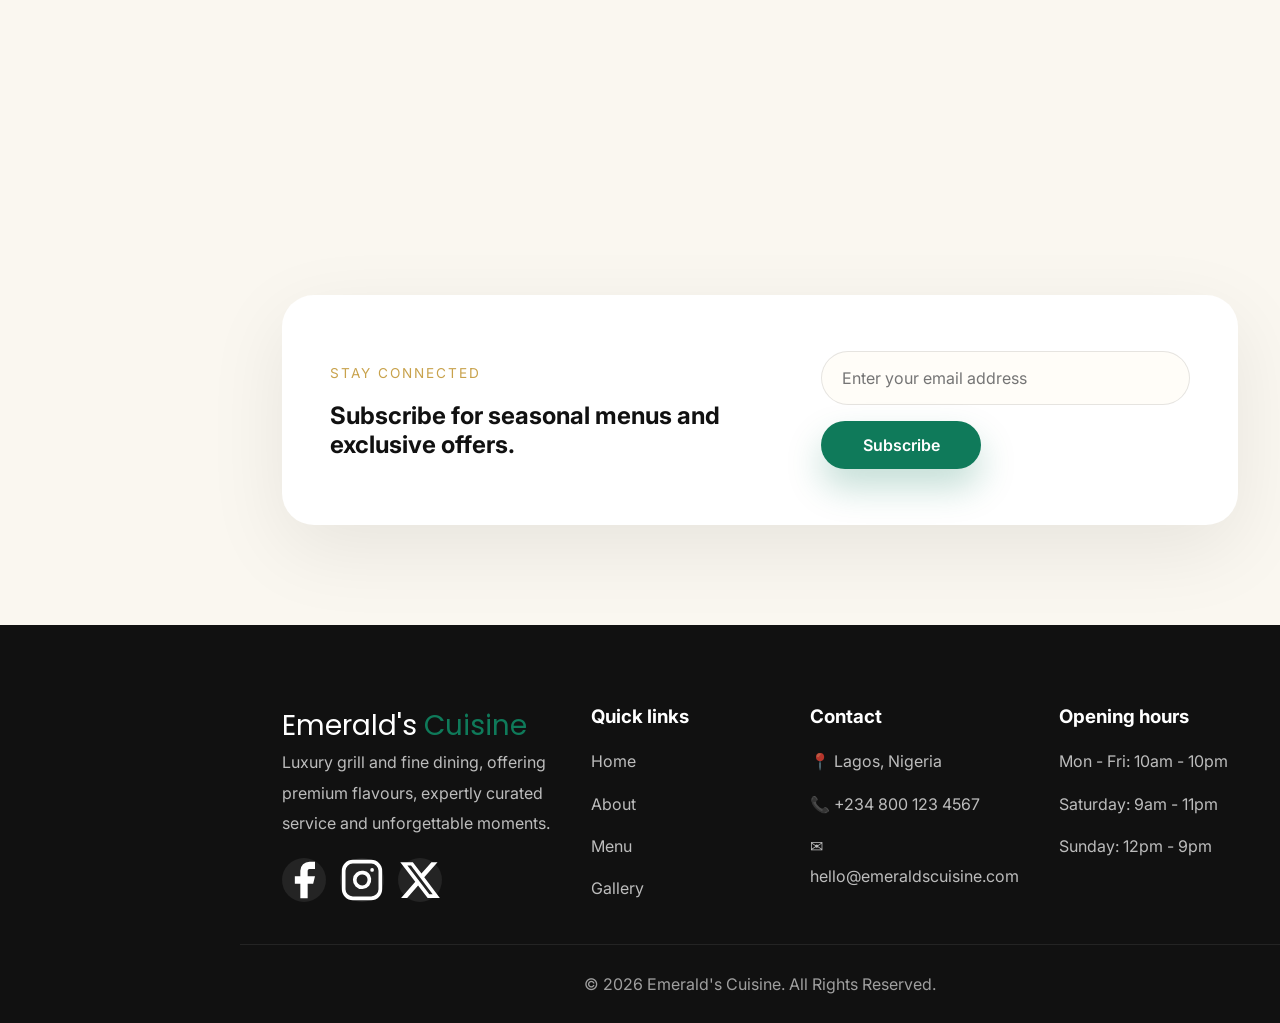
==== commit d3ce1b07: "Merge branch 'main' into dev" ====
--- a/index.html
+++ b/index.html
@@ -1,4 +1,4 @@
-﻿<!DOCTYPE html>
+<!DOCTYPE html>
 <html lang="en">
 <head>
     <meta charset="UTF-8">
@@ -523,6 +523,16 @@
                         <input type="time" name="time" required>
                     </label>
                     <label>
+                        Table type
+                        <select name="tableType" id="reservation-table-type" required>
+                            <option value="" disabled selected>Select table type</option>
+                            <option value="standard" data-fee="5000">Standard Table (2–4 guests) — ₦5,000</option>
+                            <option value="vip" data-fee="15000">VIP Table (4–6 guests) — ₦15,000</option>
+                            <option value="private" data-fee="30000">Private Dining Room (6–10 guests) — ₦30,000</option>
+                            <option value="outdoor" data-fee="10000">Garden/Outdoor Seating (2–6 guests) — ₦10,000</option>
+                        </select>
+                    </label>
+                    <label>
                         Guests
                         <select name="guests" required>
                             <option value="" disabled selected>Select guests</option>
@@ -533,16 +543,23 @@
                         </select>
                     </label>
                 </div>
+                <p class="reservation-fee-note">Deposit due: <strong id="reservation-fee-amount">₦0</strong> (deducted from your final bill)</p>
                 <label class="full-width">
                     Special requests
                     <textarea name="requests" rows="4" placeholder="Any dietary preferences or special occasions"></textarea>
                 </label>
                 <div class="modal-actions">
-                    <button type="button" class="btn btn-secondary modal-close">Cancel</button>
+                    <button type="button" class="btn btn-danger">Cancel</button>
                     <button type="submit" class="btn btn-primary">Reserve Table</button>
                 </div>
                 <p class="form-message" aria-live="polite"></p>
             </form>
+            <div class="reservation-success hidden">
+                <div class="success-icon"><i data-lucide="circle-check" aria-hidden="true"></i></div>
+                <h3>Reservation received!</h3>
+                <p>We'll contact you shortly to confirm your booking.</p>
+                <button type="button" class="btn btn-primary" id="reservation-continue">Continue Shopping</button>
+            </div>
         </div>
     </div>
 
--- a/css/style.css
+++ b/css/style.css
@@ -2,6 +2,8 @@
 :root {
     --jade: #0F7A5A;
     --jade-dark: #0A5C43;
+    --danger: #C0392B;
+    --danger-dark: #A93226;
     --gold: #C8A24C;
     --ivory: #F8F6F1;
     --ivory-soft: #FAF7F0;
@@ -233,6 +235,16 @@
     color: var(--jade);
 }
 
+.btn-danger {
+    background: var(--danger);
+    color: var(--white);
+    box-shadow: 0 18px 35px rgba(192, 57, 43, 0.25);
+}
+
+.btn-danger:hover {
+    background: var(--danger-dark);
+}
+
 .btn-sm {
     padding: 10px 18px;
 }
@@ -311,37 +323,6 @@
 
 .order-hero {
     background-image: linear-gradient(180deg, rgba(17, 17, 17, 0.72), rgba(17, 17, 17, 0.72)), url('https://images.unsplash.com/photo-1540189549336-e6e99c3679fe?auto=format&w=1400&q=80');
-}
-
-.checkout-auth-card {
-    background: white;
-    color: var(--text);
-    width: min(92vw, 460px);
-    padding: 24px;
-    border-radius: 18px;
-    box-shadow: 0 20px 50px rgba(17, 17, 17, 0.28);
-    margin: auto;
-}
-
-.checkout-auth-form {
-    display: grid;
-    gap: 12px;
-    margin-top: 16px;
-}
-
-.checkout-auth-form label {
-    display: grid;
-    gap: 6px;
-    font-weight: 600;
-    color: var(--text);
-}
-
-.checkout-auth-form input {
-    width: 100%;
-    padding: 12px 14px;
-    border: 1px solid rgba(17, 17, 17, 0.12);
-    border-radius: 12px;
-    font: inherit;
 }
 
 .checkbox-row {
@@ -591,6 +572,47 @@
     color: var(--jade);
 }
 
+.auth-switch {
+    margin-top: 14px;
+    font-size: 0.9rem;
+    color: var(--text-muted);
+    text-align: center;
+}
+
+.link-button {
+    border: none;
+    background: none;
+    padding: 0;
+    font: inherit;
+    font-weight: 600;
+    color: var(--jade);
+    text-decoration: underline;
+    cursor: pointer;
+}
+
+.link-button:hover {
+    color: var(--jade-dark);
+}
+
+.auth-conflict {
+    margin-top: 14px;
+    padding: 14px;
+    border: 1px solid rgba(192, 57, 43, 0.3);
+    background: rgba(192, 57, 43, 0.06);
+    border-radius: 14px;
+    font-size: 0.85rem;
+    color: var(--text);
+}
+
+.auth-conflict p {
+    margin-bottom: 10px;
+}
+
+.auth-conflict-actions {
+    display: grid;
+    gap: 8px;
+}
+
 @media (max-width: 860px) {
     .auth-signin-btn {
         display: none;
@@ -1547,6 +1569,32 @@
 
 .full-width {
     grid-column: 1 / -1;
+}
+
+.reservation-fee-note {
+    margin-top: 14px;
+    font-size: 0.925rem;
+    color: var(--muted);
+}
+
+.reservation-fee-note strong {
+    color: var(--primary);
+    font-size: 1.05rem;
+}
+
+.reservation-success {
+    text-align: center;
+    padding: 24px 16px;
+}
+
+.reservation-success h3 {
+    font-size: 1.5rem;
+    margin-bottom: 8px;
+}
+
+.reservation-success p {
+    color: var(--muted);
+    margin-bottom: 24px;
 }
 
 .modal-actions {
@@ -2468,6 +2516,23 @@
     border: 1px solid rgba(17, 17, 17, 0.07);
 }
 
+.track-lookup-form {
+    display: flex;
+    gap: 14px;
+    flex-wrap: wrap;
+    max-width: 560px;
+    margin: 0 auto;
+}
+
+.track-lookup-form input {
+    flex: 1 1 240px;
+    padding: 16px 18px;
+    border-radius: 999px;
+    border: 1px solid rgba(17, 17, 17, 0.1);
+    background: var(--surface);
+    color: var(--text);
+}
+
 .track-head {
     display: flex;
     justify-content: space-between;
@@ -2923,6 +2988,36 @@
     }
 }
 
+.admin-panel-head {
+    display: flex;
+    justify-content: space-between;
+    align-items: flex-start;
+    gap: 16px;
+    margin-bottom: 24px;
+    flex-wrap: wrap;
+}
+
+    .admin-sidebar-logo {
+        font-size: 0.75rem;
+        text-align: center;
+        padding: 0 2px;
+    }
+
+    .admin-sidebar-logo span {
+        display: none;
+    }
+
+    .admin-tab-label {
+        display: none;
+    }
+
+    .admin-sidebar-item,
+    .admin-tab {
+        justify-content: center;
+        padding: 10px 0;
+    }
+}
+
 /* ============ Main site sidebar navigation ============ */
 
 /* ---- Desktop: persistent left sidebar ---- */
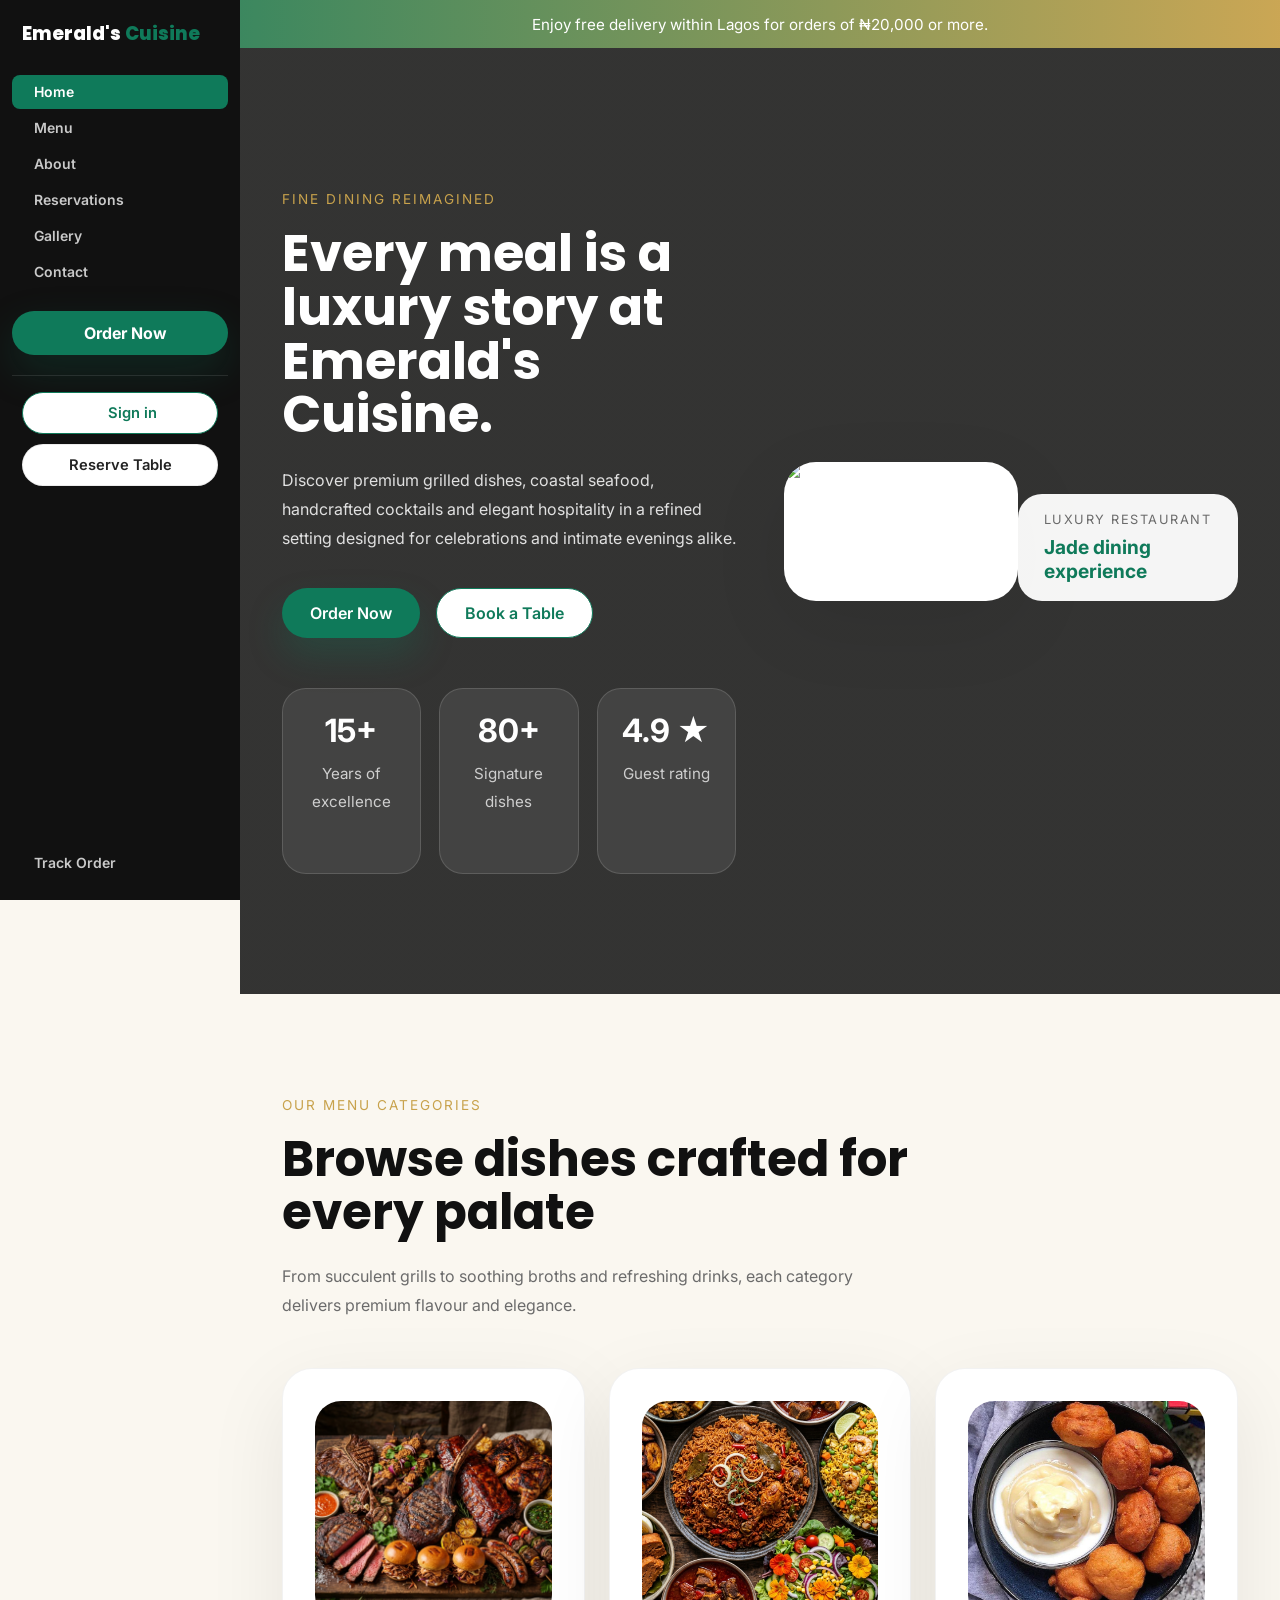
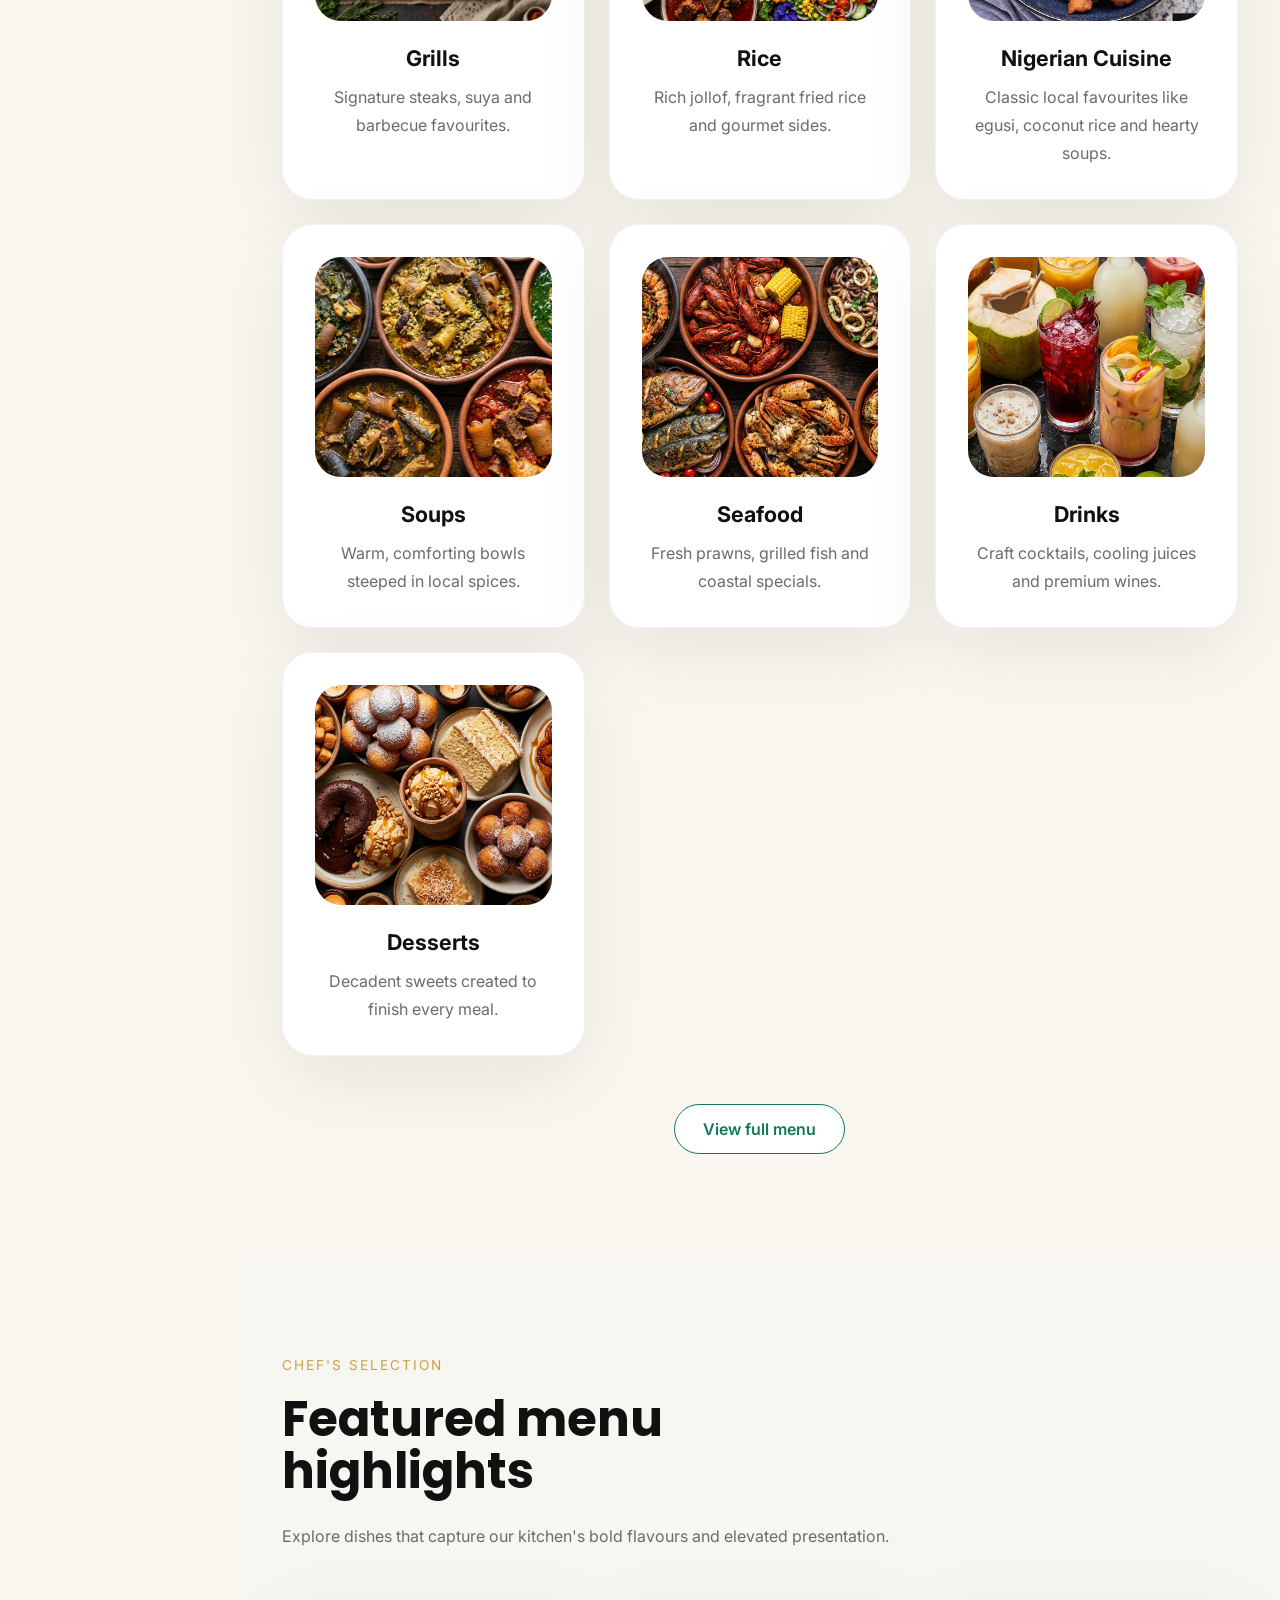
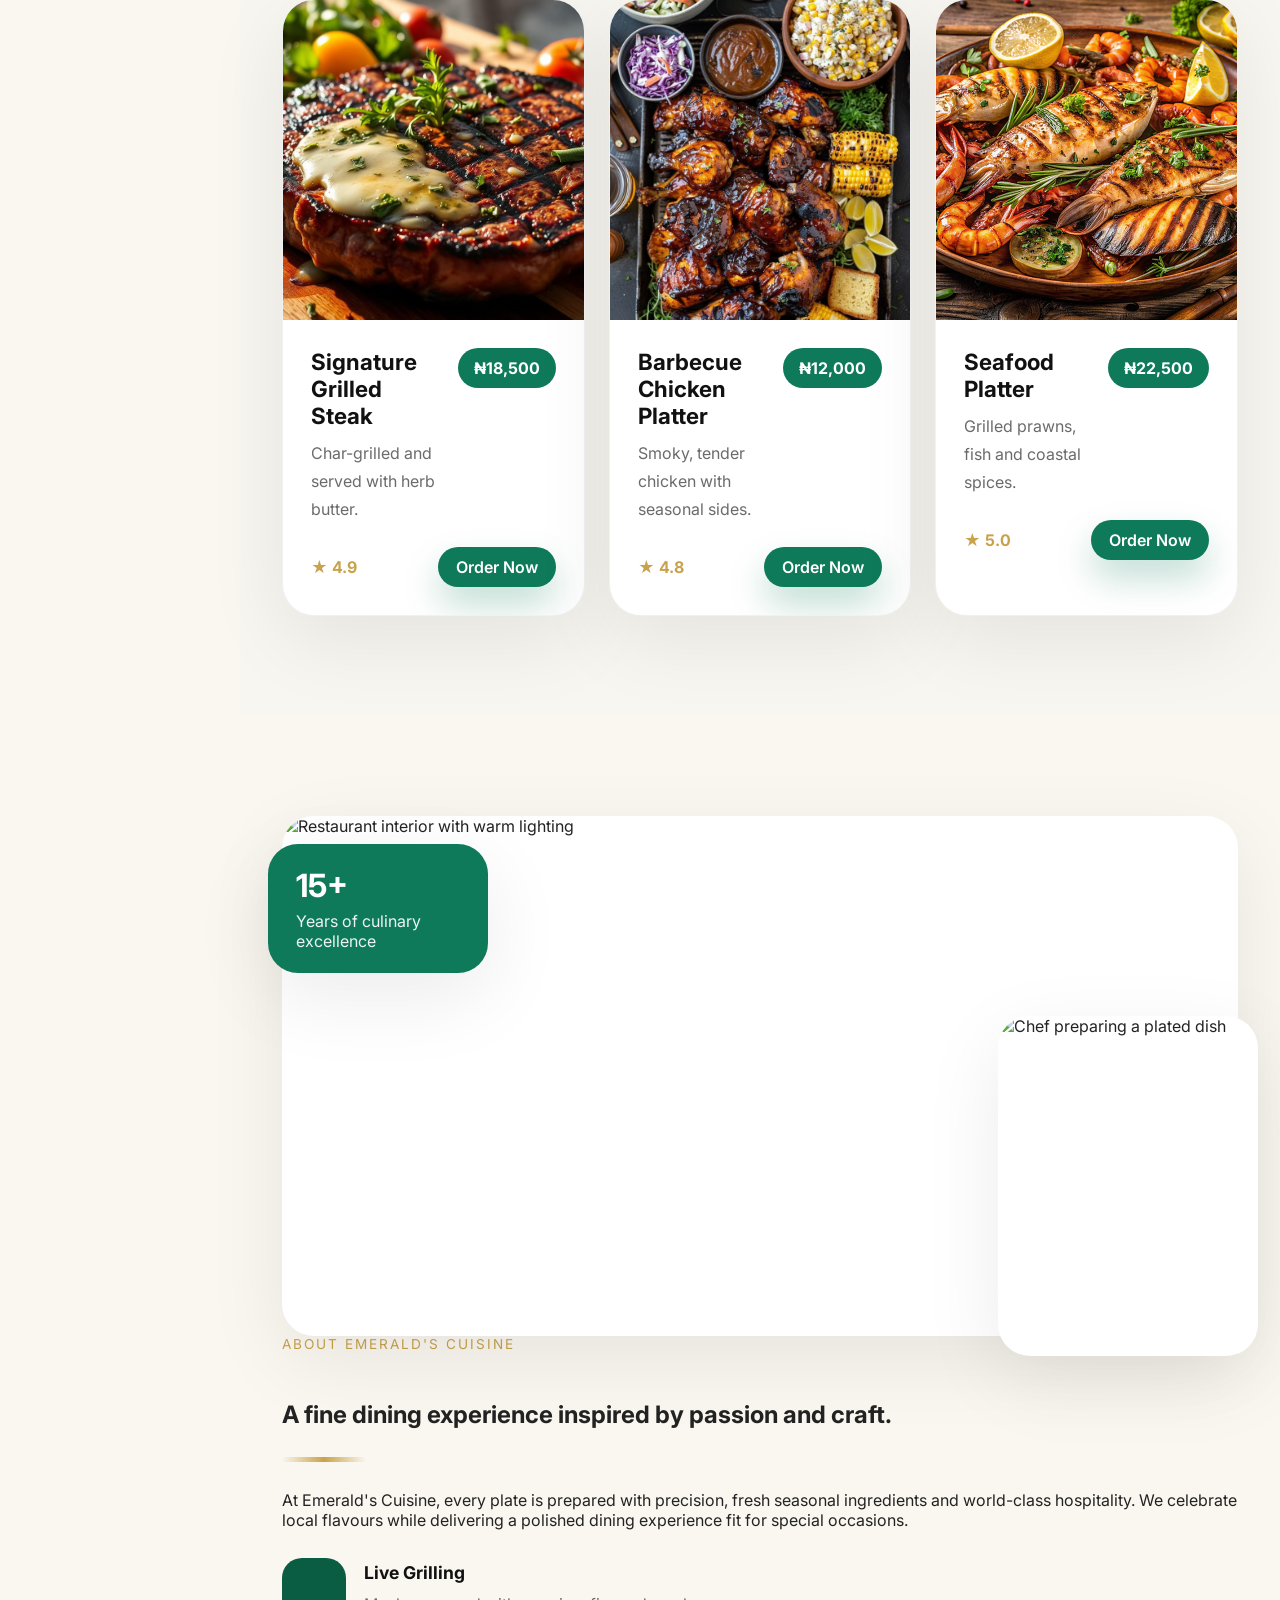
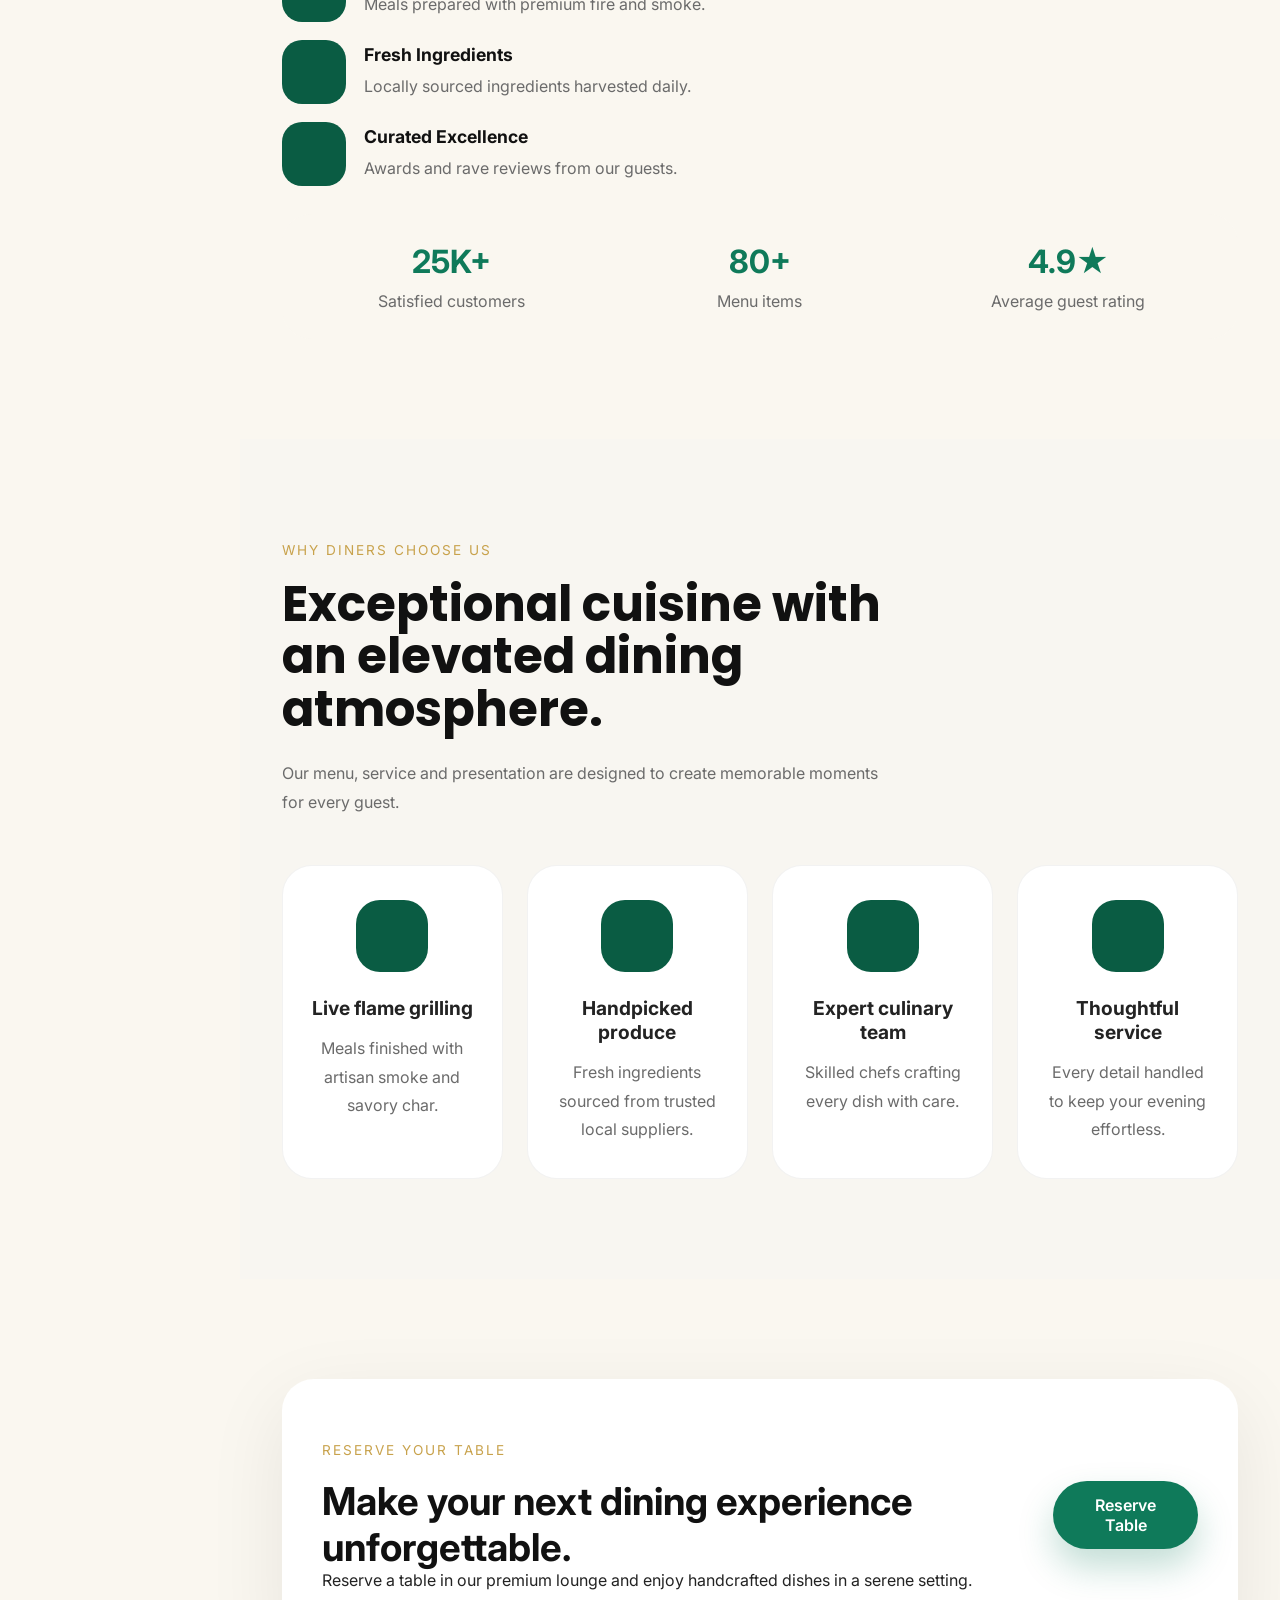
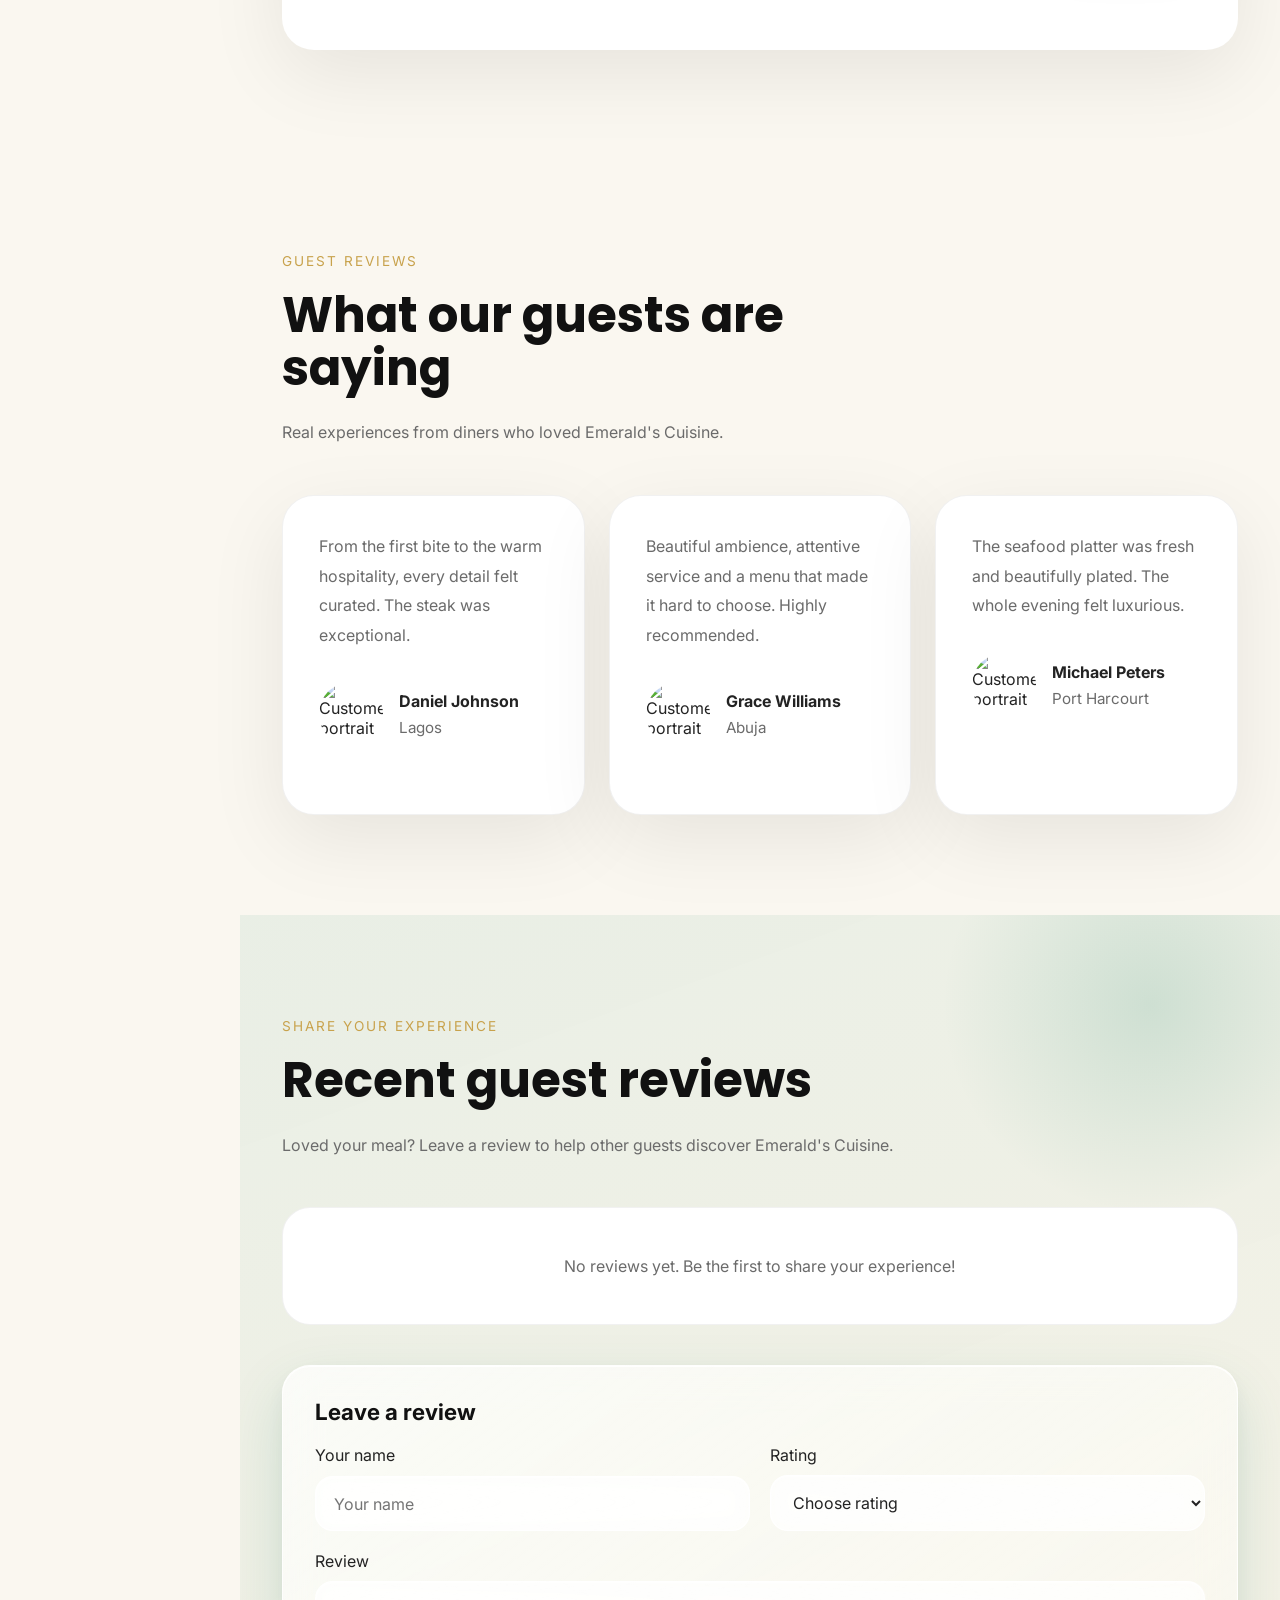
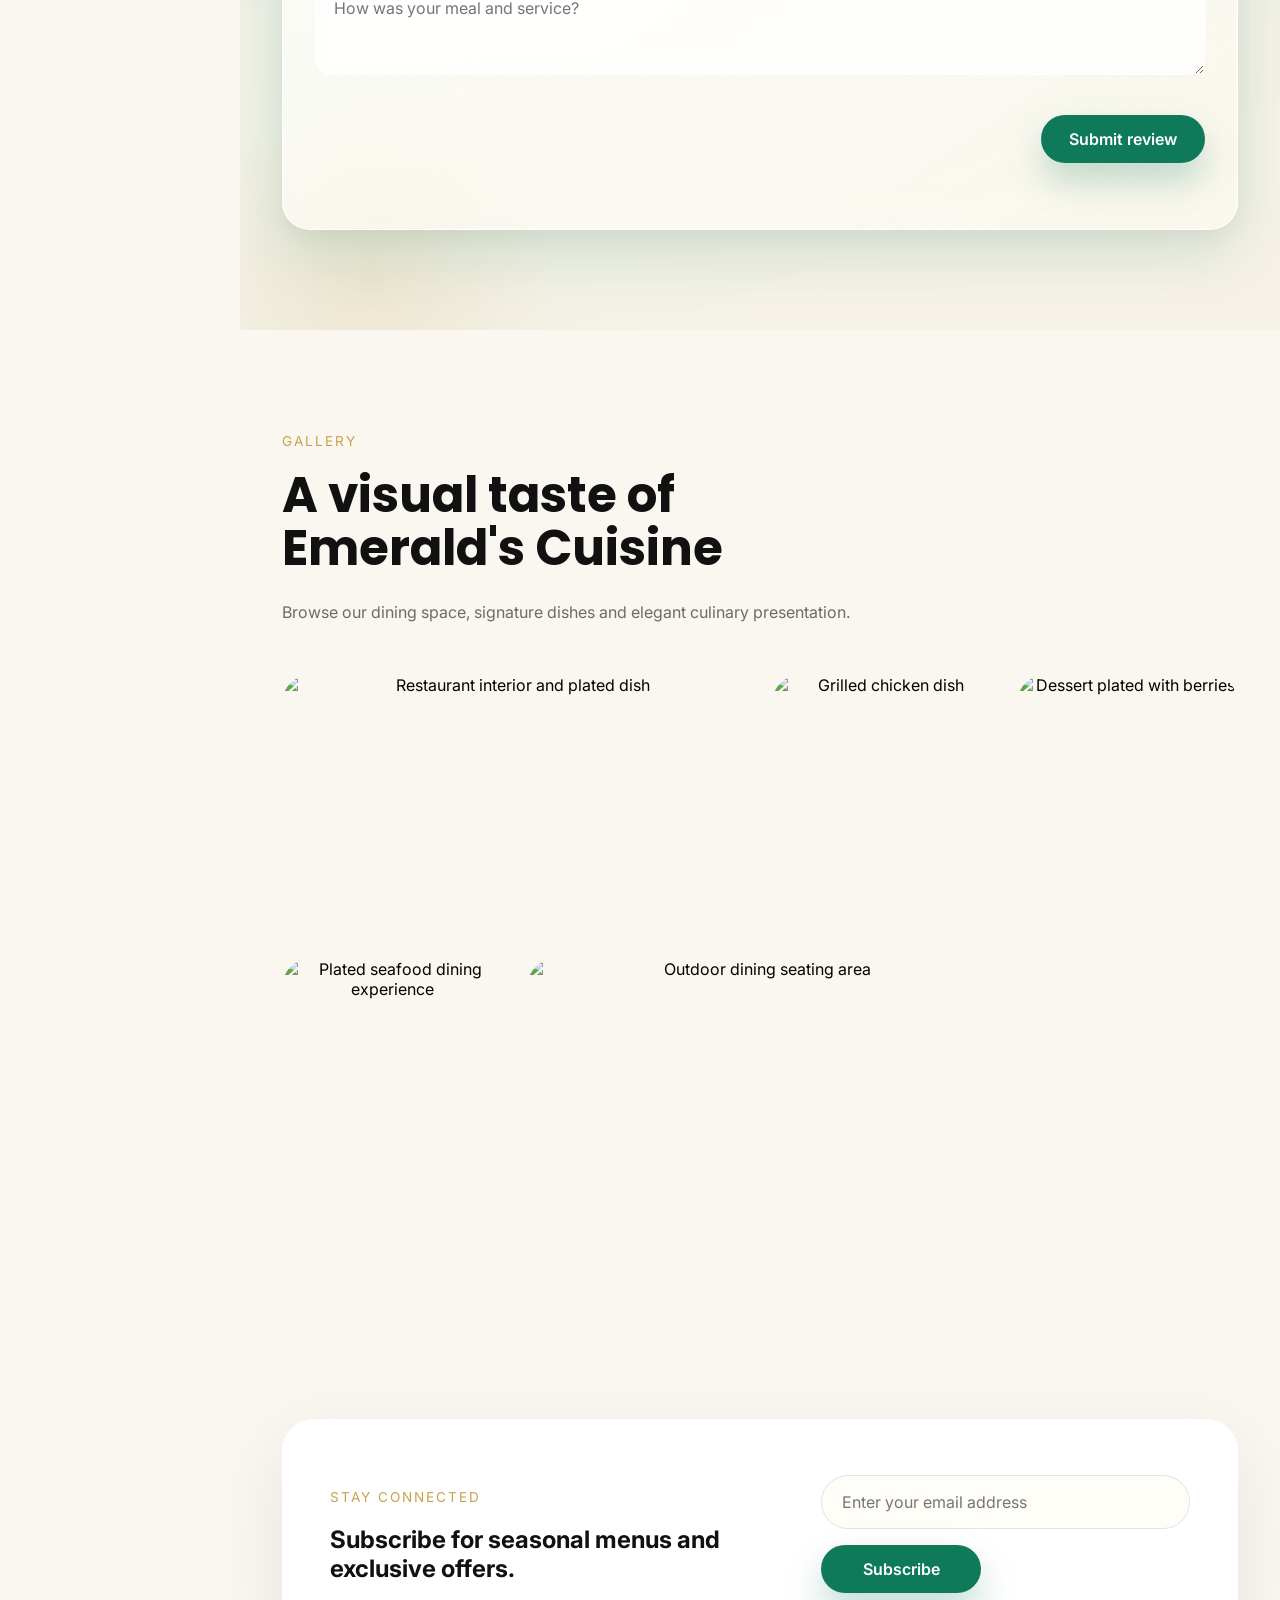
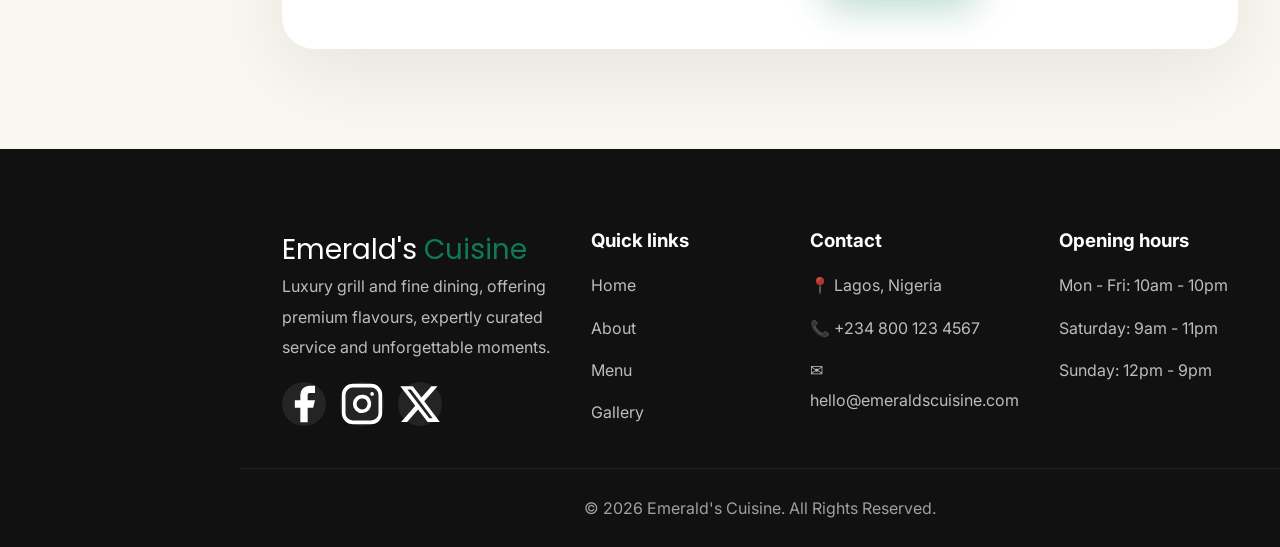
==== commit e325b16a: "Add SVG favicon — jade green circle with gold fork/knife utensils Matches brand colors (jade #0F7A5A" ====
--- a/index.html
+++ b/index.html
@@ -5,6 +5,8 @@
     <meta name="viewport" content="width=device-width, initial-scale=1.0">
     <meta name="description" content="Emerald's Cuisine is a luxury grill and fine dining restaurant in Lagos offering premium steaks, coastal seafood, handcrafted cocktails and online ordering.">
     <title>Emerald's Cuisine | Luxury Grill & Fine Dining</title>
+    <link rel="icon" type="image/svg+xml" href="favicon.svg">
+
     <link rel="preconnect" href="https://fonts.googleapis.com">
     <link rel="preconnect" href="https://fonts.gstatic.com" crossorigin>
     <link href="https://fonts.googleapis.com/css2?family=Inter:wght@400;500;600;700;800&family=Poppins:wght@500;600;700;800&display=swap" rel="stylesheet">
--- a/css/style.css
+++ b/css/style.css
@@ -614,7 +614,7 @@
 }
 
 @media (max-width: 860px) {
-    .auth-signin-btn {
+    .site-header .auth-signin-btn {
         display: none;
     }
 }
@@ -2176,11 +2176,15 @@
         display: grid;
     }
 
-    .reservation-panel,
-    .newsletter-panel,
     .footer-grid,
     .about-stat-grid {
         grid-template-columns: 1fr;
+    }
+
+    .reservation-panel,
+    .newsletter-panel {
+        flex-direction: column;
+        align-items: stretch;
     }
 
     .order-menu-grid,
@@ -2988,36 +2992,6 @@
     }
 }
 
-.admin-panel-head {
-    display: flex;
-    justify-content: space-between;
-    align-items: flex-start;
-    gap: 16px;
-    margin-bottom: 24px;
-    flex-wrap: wrap;
-}
-
-    .admin-sidebar-logo {
-        font-size: 0.75rem;
-        text-align: center;
-        padding: 0 2px;
-    }
-
-    .admin-sidebar-logo span {
-        display: none;
-    }
-
-    .admin-tab-label {
-        display: none;
-    }
-
-    .admin-sidebar-item,
-    .admin-tab {
-        justify-content: center;
-        padding: 10px 0;
-    }
-}
-
 /* ============ Main site sidebar navigation ============ */
 
 /* ---- Desktop: persistent left sidebar ---- */
@@ -3205,6 +3179,194 @@
     flex-wrap: wrap;
 }
 
+
+/* ============ Main site sidebar navigation ============ */
+
+/* ---- Desktop: persistent left sidebar ---- */
+.site-sidebar {
+    position: fixed;
+    top: 0;
+    left: 0;
+    bottom: 0;
+    width: 240px;
+    z-index: 1001;
+    display: flex;
+    flex-direction: column;
+    gap: 4px;
+    padding: 20px 12px;
+    background: var(--black);
+    color: white;
+    transform: translateX(-100%);
+    transition: transform 0.35s ease;
+    visibility: hidden;
+    overflow-y: auto;
+}
+
+.site-sidebar-logo {
+    font-family: 'Poppins', sans-serif;
+    font-size: 1.15rem;
+    font-weight: 800;
+    color: white;
+    padding: 0 10px;
+    margin-bottom: 24px;
+    white-space: nowrap;
+    overflow: hidden;
+    text-overflow: ellipsis;
+}
+
+.site-sidebar-logo span {
+    color: var(--jade);
+}
+
+.site-sidebar-nav {
+    display: flex;
+    flex-direction: column;
+    gap: 2px;
+}
+
+.site-sidebar-item {
+    display: flex;
+    align-items: center;
+    gap: 12px;
+    width: 100%;
+    padding: 10px 10px;
+    border: none;
+    border-radius: 8px;
+    background: transparent;
+    color: #C9C9C9;
+    font-family: inherit;
+    font-size: 14px;
+    font-weight: 600;
+    text-align: left;
+    line-height: 1;
+    text-decoration: none;
+    cursor: pointer;
+    white-space: nowrap;
+    overflow: hidden;
+}
+
+.site-sidebar-item svg {
+    width: 18px;
+    height: 18px;
+    flex-shrink: 0;
+}
+
+.site-sidebar-item:hover,
+.site-sidebar-item.active {
+    background: var(--jade);
+    color: white;
+}
+
+.site-sidebar-cta {
+    display: flex;
+    align-items: center;
+    justify-content: center;
+    gap: 10px;
+    margin-top: 18px;
+    padding: 12px 18px;
+    border-radius: 999px;
+    background: var(--jade);
+    color: white;
+    font-weight: 700;
+    box-shadow: 0 16px 40px rgba(15, 122, 90, 0.22);
+    transition: background 0.25s ease, transform 0.25s ease;
+}
+
+.site-sidebar-cta:hover {
+    background: var(--jade-dark);
+    transform: translateY(-1px);
+}
+
+.site-sidebar-cta svg {
+    width: 18px;
+    height: 18px;
+}
+
+.site-sidebar-actions {
+    display: flex;
+    flex-direction: column;
+    gap: 10px;
+    padding: 16px 10px 0;
+    margin-top: 16px;
+    border-top: 1px solid rgba(255, 255, 255, 0.1);
+}
+
+.site-sidebar-actions .btn {
+    width: 100%;
+    padding: 11px 16px;
+    font-size: 0.92rem;
+}
+
+.site-sidebar-actions .auth-slot {
+    display: flex;
+    justify-content: center;
+}
+
+.site-sidebar-actions .auth-signin-btn {
+    width: 100%;
+    white-space: nowrap;
+}
+
+.site-sidebar-footer {
+    margin-top: auto;
+    display: flex;
+    flex-direction: column;
+    gap: 2px;
+    padding: 12px 0 0;
+}
+
+@media (min-width: 1025px) {
+    .site-sidebar {
+        transform: translateX(0);
+        visibility: visible;
+    }
+
+    /* Offset header + main content + footer to the right of the fixed sidebar */
+    .site-header {
+        left: 240px;
+        width: calc(100% - 240px);
+    }
+
+    .announcement {
+        padding-left: 240px;
+    }
+
+    #main-content,
+    .footer {
+        padding-left: 240px;
+    }
+
+.hamburger {
+        display: none !important;
+    }
+
+    .site-header {
+        display: none;
+    }
+}
+
+/* ---- Mobile/tablet: slide-in drawer ---- */
+@media (max-width: 1024px) {
+    .site-sidebar.active {
+        transform: translateX(0);
+        visibility: visible;
+        box-shadow: 0 0 60px rgba(0, 0, 0, 0.35);
+    }
+
+    .hamburger {
+        display: flex;
+    }
+}
+
+.admin-panel-head {
+    display: flex;
+    justify-content: space-between;
+    align-items: flex-start;
+    gap: 16px;
+    margin-bottom: 24px;
+    flex-wrap: wrap;
+}
+
 .admin-panel-head h2 {
     font-size: 1.8rem;
     color: var(--black);
